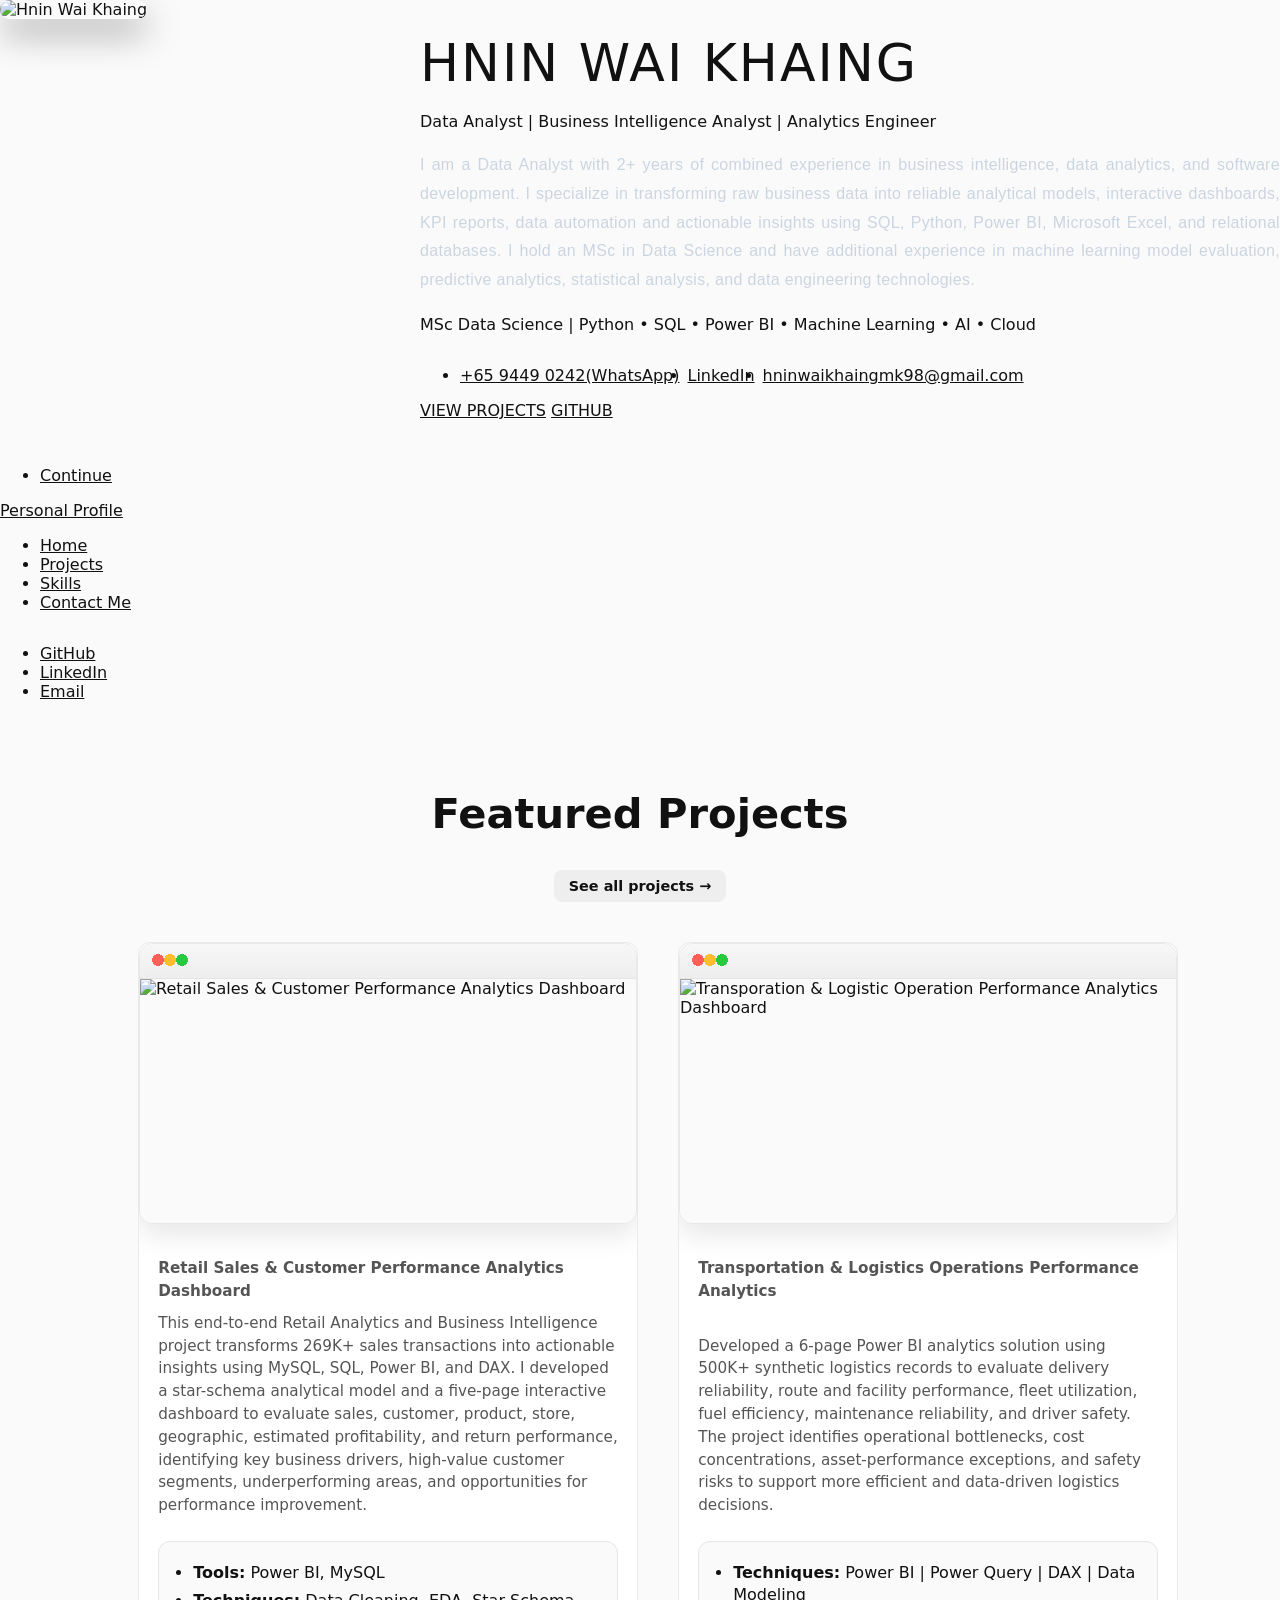
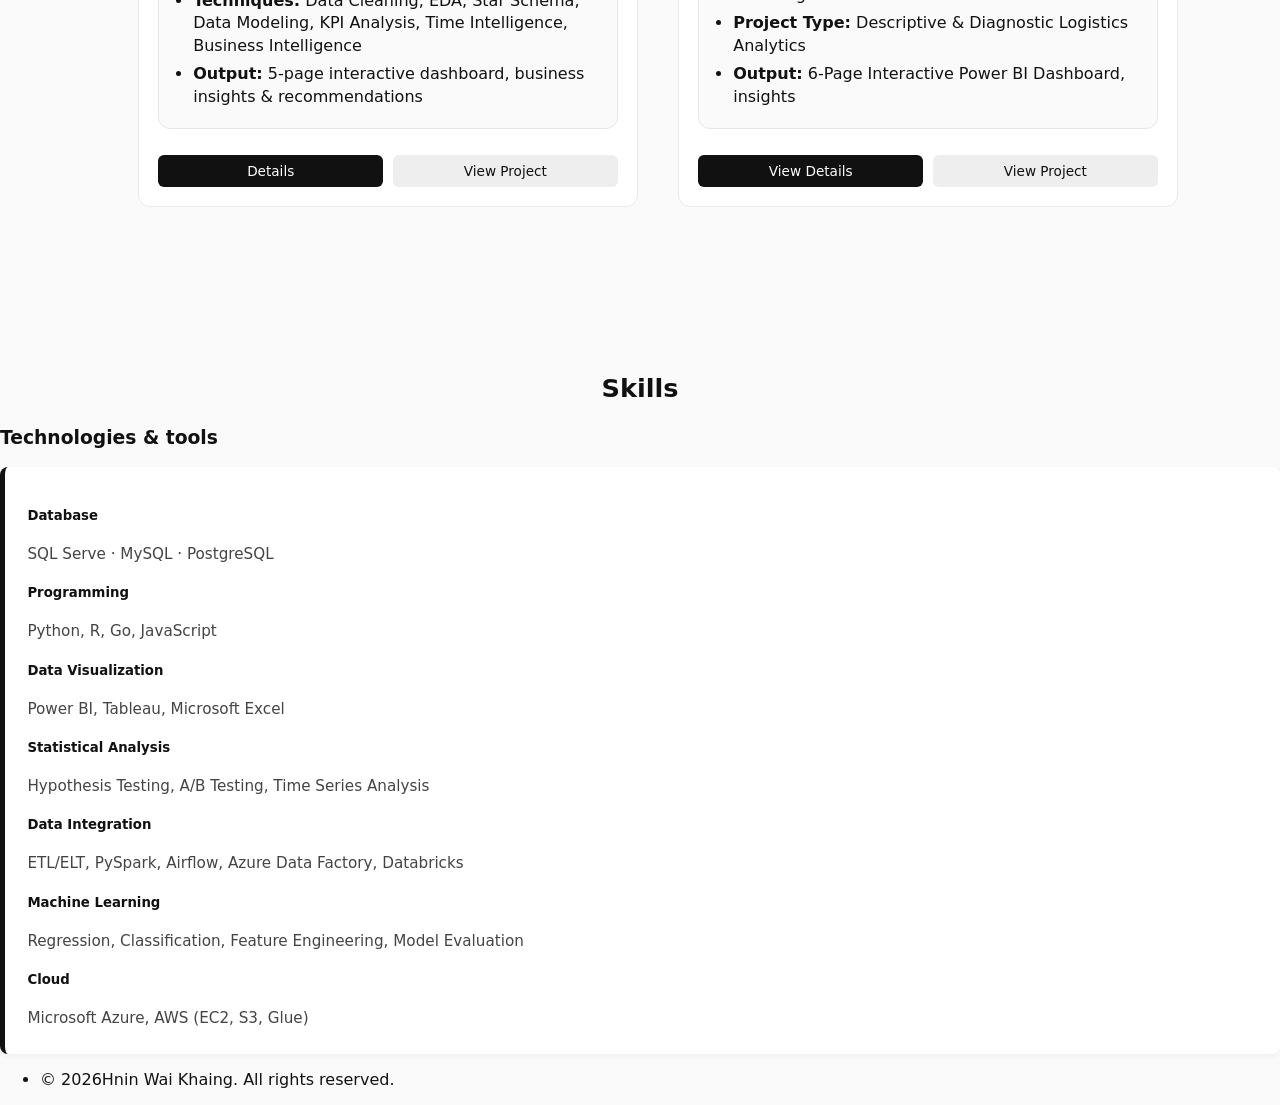
==== index.html @ 9b1ee1e5 "Add files via upload" ====
<!DOCTYPE HTML>
<!--
	Massively by HTML5 UP
	html5up.net | @ajlkn
	Free for personal and commercial use under the CCA 3.0 license (html5up.net/license)
-->
<html>
	<head>
		<title>Hnin Wai Khiang Project Series</title>
		<meta charset="utf-8" />
		
		<meta name="viewport" content="width=device-width, initial-scale=1.0">
		<link rel="stylesheet" href="assets/css/main.css" />
		<!-- Your custom overrides -->
		<link rel="stylesheet" href="style.css">
    
		<noscript><link rel="stylesheet" href="assets/css/noscript.css" /></noscript>
    

		
	</head>
	<body class="is-preload">

		<!-- Wrapper -->
			<div id="wrapper" class="fade-in">

				<!-- Intro -->
					<div id="intro">

						
						<div class="hero-merge_inner">
							<!-- Right: photo -->
						<div class="profile-image">
							<img src="assets/images/profile/hnin-wai-khaing.jpg" alt="Hnin Wai Khaing">
						</div>
						<!-- Left: text -->
						<div>
									<h1 style="
									font-size: 52px;
									font-weight: 500;
									letter-spacing: 2px;
									line-height: 1.1;
									text-transform: uppercase;
									margin-bottom: 20px;
									">HNIN WAI KHAING</h1>
									
									<p>Data Analyst | Business Intelligence Analyst | Analytics Engineer </p>
										<p  class="hero-merge_blurb">
											
												I am a Data Analyst with 2+ years of combined
												experience in business intelligence, data analytics,
												and software development.
																	
												I specialize in transforming raw business data into
												reliable analytical models, interactive dashboards,
												KPI reports, data automation and actionable insights using SQL,
												Python, Power BI, Microsoft Excel, and relational
												databases.
																	
												I hold an MSc in Data Science and have additional
												experience in machine learning model evaluation, predictive analytics,
												statistical analysis, and data engineering technologies.
											

										</p>
									<p>MSc Data Science | Python • SQL • Power BI • Machine Learning • AI • Cloud </p>

									<ul class="actions special">
									<li>
										<span class="icon-wrap" aria-hidden="true">
										<i class="icon brands fa-whatsapp" style="color:#25D366;"></i>
										</span>
										<a  href="https://wa.me/6594490242"  target="_blank" >+65&nbsp;9449&nbsp;0242(WhatsApp)</a>
									</li>
									<li>
										<span class="icon-wrap" aria-hidden="true">
										<i class="icon brands fa-linkedin" style="color:#0A66C2;"></i>
										</span>
										<a href="https://www.linkedin.com/in/hninwaikhaing/" 
										target="_blank" 
										rel="noopener noreferrer">LinkedIn</a>
									</li>
									<li>
										<span class="icon-wrap" aria-hidden="true">
									<i class="icon solid fa-envelope" ></i>
									</span>
									<a href="hninwaikhaingmk98@gmail.com">hninwaikhaingmk98@gmail.com</a>
									</li>
		
									
									</ul>
									<div>
											
										<a href="projects.html" class="button primary">VIEW PROJECTS</a>					
                                        <a href="https://github.com/hninwaikhaing-data" target="_blank" class="button primary">GITHUB</a>
                                        
									</div>
							</div>
							
							<ul class="actions">
							<li><a href="#header" class="button icon solid solo fa-arrow-down scrolly">Continue</a></li>
							</ul>
						</div>
					</div>
				
				<!-- Header -->
					<header id="header">
						<a href="index.html" class="logo">Personal Profile</a>
					</header>

				<!-- Nav -->
					<nav id="nav">
						<ul class="links">
							<li class="active"><a href="index.html">Home</a></li>
							<li><a href="projects.html">Projects</a></li>
							<li><a href="#skills">Skills</a></li>
							<li><a href="#contact">Contact Me</a></li>
						</ul>
						<ul class="icons">
							<li><a href="https://github.com/hninwaikhaing-data" class="icon brands fa-github"><span class="label">GitHub</span></a></li>
							<li><a href="https://www.linkedin.com/in/hninwaikhaing/" class="icon brands fa-linkedin"><span class="label">LinkedIn</span></a></li>
							<li><a href="hninwaikhaingmk98@gmail.com" class="icon solid fa-envelope"><span class="label">Email</span></a></li>
						</ul>
					</nav>

				<!-- Main -->
					<div id="main">
						<!-- (Optional) Featured preview -->
						<section id="projects">

							<main class="container">
							
							<h2 class="section-title">Featured Projects</h2>
							
							<p style="text-align:center;margin-top:1rem">
							<a class="btn ghost" href="projects.html">See all projects →</a>
							</p>

							<!--Project Section-->
							
							<div class="container">
					        
					        <div class="project-grid">
								<!-- Retail Sales & Customer Performance Analytics Dashboard -->
					            <article class="card" id="cp" data-tags="viz">
												<div class="shot-browser">
					                            
													<img src="assets/images/retail/executive_overview.png" alt="Retail Sales & Customer Performance Analytics Dashboard">
												</div>
												<div class="content">
												
					                            <p><strong> Retail Sales & Customer Performance Analytics Dashboard </strong></p>
												<p class="project-desc">
                                                
                                                    This end-to-end Retail Analytics and Business Intelligence project transforms 269K+ sales transactions into actionable insights
                                                    using MySQL, SQL, Power BI, and DAX. I developed a star-schema analytical model and a five-page interactive dashboard to evaluate sales, 
                                                    customer, product, store, geographic, estimated profitability, and return performance, identifying key business drivers, 
                                                    high-value customer segments, underperforming areas, and opportunities for performance improvement.
												</p>
												<div class="project-meta">
													
													<ul>
														
														<li><strong>Tools:</strong> Power BI, MySQL</li>
														<li><strong>Techniques:</strong> Data Cleaning, EDA, Star Schema, Data Modeling, KPI Analysis, Time Intelligence, Business Intelligence</li>
														<li><strong>Output:</strong> 5-page interactive dashboard, business insights & recommendations</li>
													</ul>
												</div>
												
												<div class="actions">
													<a class="btn primary" href="projects/retail-analytics.html">Details</a>
													<a class="btn ghost" href="https://github.com/hninwaikhaing-data/retail-sales-customer-analytics" target="_blank">View Project</a>
												</div>
												</div>
											</article>

																			
					
										<!-- Transportation & Logistics Operations Performance Analytics -->
					                        <article class="card" id="CP" data-tags="viz">
					                            <div class="shot-browser">
					                            
					                            <img src="assets/images/logistics/transporation_delivery_performance_analysis.png" alt="Transporation & Logistic Operation Performance Analytics Dashboard">
					                            </div>
					                            <div class="content">
					                            <p><strong> Transportation & Logistics Operations Performance Analytics</strong></p>
					                            <p class="project-desc">
					                            Developed a 6-page Power BI analytics solution using 500K+ synthetic logistics records to evaluate delivery reliability, route and facility performance,
                                                fleet utilization, fuel efficiency, maintenance reliability, and driver safety. The project identifies operational bottlenecks, cost concentrations, 
                                                asset-performance exceptions, and safety risks to support more efficient and data-driven logistics decisions.
                                                </p>

					                                
					                                <div class="project-meta">
					                                        
					                                        <ul>
					                                            
					                                            <li><strong>Techniques:</strong> Power BI | Power Query | DAX | Data Modeling</li>
					                                            <li><strong>Project Type:</strong> Descriptive & Diagnostic Logistics Analytics</li>
					                                            <li><strong>Output:</strong> 6-Page Interactive Power BI Dashboard, insights</li>
					                                        </ul>
					                                </div>
					                                <div class="actions">
					                                <a class="btn primary" href="projects/logistics-analytics.html" target="_blank">View Details</a>
					                                <a class="btn ghost" href="https://github.com/hninwaikhaing-data/transportation_logistics-operations-performance-analytics" target="_blank">View Project</a>
					                                </div>
					                            </div>
					                        </article>
								
								</div>						    
								</div>
							</main>
						</section>

                        <section id="skills">
                            <h2 class="section-title"> Skills</h2>
							<h3>Technologies & tools </h3>
                            <div class="edu-gri two-col">
							<div class="edu-card">
                                <h5>
                                Database
                                </h5>
                                <p>
                                SQL Serve &middot; MySQL &middot; PostgreSQL 
                                </p>
                                <h5>
                                Programming
                                </h5>
                                <p>
                                Python, R, Go, JavaScript
                                </p>
                                <h5>
                                Data Visualization
                                </h5>
                                <p>
                                    Power BI, Tableau, Microsoft Excel
                                </p>
                                <h5>
                                Statistical Analysis
                                </h5>
                                <p>
                                    Hypothesis Testing, A/B Testing, Time Series Analysis
                                </p>
                                <h5>
                                Data Integration
                                </h5>
                                <p>
                                    ETL/ELT, PySpark, Airflow, Azure Data Factory, Databricks
                                </p>
                                <h5>
                                Machine Learning
                                </h5>
                                <p>
                                    Regression, Classification, Feature Engineering, Model Evaluation
                                </p>
                                <h5>
                                Cloud
                                </h5>
                                <p>
                                    Microsoft Azure, AWS (EC2, S3, Glue)
                                </p>



                        

														
						
							</div>
		
						</div>
                        </section>

                    
					</div>
		

					
				<!-- Footer -->
				<!-- CTA -->
	
				<!-- Copyright -->
					<!-- Copyright -->
					<div id="copyright">
						<ul><li>&copy; 2026<span>Hnin Wai Khaing</span>. All rights reserved.</li></ul>
					</div>

				

			</div>

		<!-- Scripts -->

		
			<script src="assets/js/jquery.min.js"></script>
			<script src="assets/js/jquery.scrollex.min.js"></script>
			<script src="assets/js/jquery.scrolly.min.js"></script>
			<script src="assets/js/browser.min.js"></script>
			<script src="assets/js/breakpoints.min.js"></script>
			<script src="assets/js/util.js"></script>
			<script src="assets/js/main.js"></script>

    

	</body>
</html>
---- style.css ----
/* === PROJECTS SECTION STYLING === */

#projects {
    padding: 3rem 1.5rem;
    background: #fafafa;
}
/* === PROJECTS Profile === */
.profile-image{
    width:380px;
}

.profile-image img{
    width:100%;
    border-radius:20px;
    box-shadow:0 15px 35px rgba(0,0,0,0.35);
    transition:0.4s ease;
}

.profile-image img:hover{
    transform:translateY(-8px);
}
/* === PROJECTS Image === */


#projects h2 {
    text-align: center;
    font-size: 2.6rem;
    margin-bottom: 2rem;
    font-weight: 700;
    font-style: normal;
    text-transform: none;

}
#projects h3 {
    font-size: 1rem;
    margin-bottom: 0.5rem;
    font-weight: 1500;
    font-style: normal;
    text-transform: none;
    max-width: 870px;
    width: 100%;
    text-align: justify;
}
.projects-container{
    width:96%;
    max-width:1800px;
    margin:0 auto;
}
/* Grid layout */
.project-grid {
    display:grid;
    grid-template-columns:repeat(2,minmax(500px,1fr));
    gap:40px;

    max-width:1400px;
    margin:0 auto 70px;
}

/* Individual project card */
.card{
    background:#fff;
    border:1px solid #eaeaea;
    border-radius:12px;
    overflow:hidden;
    display:flex;
    flex-direction:column;
    width:100%;
    transition:transform .2s,box-shadow .2s

}

#projects .card:hover {
    transform: translateY(-6px);
    box-shadow: 0 8px 16px rgba(0,0,0,0.1);
}

/* Image */
.card img {
    width:100%;
    height:260px;
    object-fit:cover;
}

/* Content */
#projects .card .content {
    padding: 1.2rem;
    flex: 1;
    display: flex;
    flex-direction: column;
}

#projects .card .content h3 {
    font-size: 1.2rem;
    margin-bottom: 0.5rem;
    font-weight: 600;
    font-style: normal;
    text-transform: none;
}

#projects .card p {
    font-size: 0.95rem;
    color: #555;
    flex: 1;
    line-height: 1.5;
}

/* Tech tags */
#projects .tags {
    margin-top: 0.8rem;
}

#projects .tags span {
    display: inline-block;
    background: #f0f0f0;
    border-radius: 20px;
    padding: 0.25rem 0.8rem;
    font-size: 0.75rem;
    margin-right: 0.4rem;
    margin-bottom: 0.4rem;
}

/* Buttons */
#projects .actions {
    margin-top: 1rem;
    display: flex;
    gap: 0.6rem;
}

#projects .actions a {
    flex: 1;
    text-align: center;
    padding: 0.5rem 0.8rem;
    border-radius: 6px;
    font-size: 0.85rem;
    font-weight: 500;
    text-decoration: none;
    transition: background 0.2s;
}

#projects .actions a.demo {
    background: #111;
    color: #fff;
}

#projects .actions a.demo:hover {
    background: #333;
}

#projects .actions a.code {
    background: #f3f3f3;
    color: #111;
}

#projects .actions a.code:hover {
    background: #ddd;
}

.project-meta{
    margin-top: 14px;
    padding: 14px 16px;
    border: 1px solid #e6e6e6;
    border-radius: 12px;
    background: #fafafa;
}



.project-meta ul{
    margin: 0;
    padding-left: 18px;
}

.project-meta li{
    margin: 6px 0;
    line-height: 1.4;
}
.projects-page{
    max-width: 1500px;
    width: 95%;
    margin: 0 auto;
    padding: 40px 0;
}
/* === Responsive tweaks === */



/* Mobile */
@media (max-width: 992px) {
        #projects h2 {
            font-size: 1.6rem;
        }
        .project-grid{
            grid-template-columns: 1fr;
        }
        
        .card img {
            height: 140px;
        }
        
}

/* === Hybrid Hero (Massively + Round Photo) === */
.hero-merge{
    position:relative;
    background: radial-gradient(1500px 800px at 85% 15%, rgba(255,255,255,.06), transparent 55%),
                linear-gradient(160deg,#111 0%, #1d1f23 60%, #222 100%);
    color:#fff; padding:5.5rem 1.25rem 4rem; text-align:left;
}
/* layout */
.hero-merge_inner{
    display: grid;
    grid-template-columns: 1fr 3fr;
    gap: 2.5rem;
    max-width: 2000px;
    margin: 0 auto;
}

.hero-merge_text{
    max-width: 1200px;
}

.hero-merge_name{
    margin: 0;
    font-size: 2.6rem;
    font-weight: 650;
    letter-spacing: 0.02em;
    text-transform: none;
}
.hero-merge_role{
    margin: .6rem 0 1.1rem;
    font-style: italic;
    opacity: .9;
    font-size: 1rem;
}

.actions.special{
    margin-top: 2rem;
}

.icons{
    margin-top: 2rem;
}

/* photo (perfect circle) */
.hero-merge_photo{
    
    border-radius: 50%;
    overflow: hidden;
    margin: 0 auto;
    border: 6px solid #f2c811;          /* <-- only #f2c811, no stray character */
    box-shadow: 0 10px 25px rgba(0,0,0,.3);
    width: 320px;
    height: 500px;
}
.hero-merge_photo img{
    width: 100%;
    height: 100%;
  object-fit: cover;                   /* fill nicely */
}

/* scroll button */
.down-btn{
    position: absolute;
    left: 50%;
    bottom: 24px;
    transform: translateX(-50%);
    width: 48px; height: 48px; border-radius: 50%;
    display: grid; place-items: center;
    border: 1px solid rgba(255,255,255,.25); /* <-- no extra char before rgba */
    color: #fff;                               /* <-- no extra char before #fff */
    opacity: .85;
}
.down-btn:hover{ opacity: 1; }

/* mobile */
@media screen and (max-width: 768px) {
    .hero-merge_inner {
        display: flex;
        flex-direction: column;
        align-items: center;
        text-align: center;
        padding: 80px 24px;
        gap: 28px;
    }

    .hero-merge_photo {
        width: 200px;
        height: 270px;
        margin: 0 auto;
    }

    .hero-merge_inner h2 {
        font-size: 1.8rem;
        letter-spacing: 2px;
    }

    .hero-merge_inner p {
        font-size: 0.95rem;
        line-height: 1.7;
        text-align: left;
    }

    .actions.special {
        flex-direction: column;
        align-items: center;
        gap: 10px;
    }

}

.skills-list {
    list-style: disc;

    padding: 25px 35px 25px 45px;

    margin: 0;

    background: #ffffff;

    border-left: 3px solid #171717;

    border-radius: 5px;

    box-shadow: 0 3px 15px rgba(0, 0, 0, 0.08);
}


/* Each skill row */

.skills-list li {
    margin-bottom: 18px;

    padding-left: 5px;

    font-size: 15px;

    line-height: 1.7;

    color: #1f2937;
}


/* Remove margin from last item */

.skills-list li:last-child {
    margin-bottom: 0;
}


/* Category */

.skills-list li strong {
    font-weight: 700;

    color: #172033;

    display: inline-block;

    min-width: 175px;
}


/* Colon */

.skill-colon {
    display: inline-block;

    margin-right: 8px;

    font-weight: 600;

    color: #172033;
}


/* Details inside brackets */

.skill-details {
    color: #7a8491;

    font-size: 14px;
}


/* Hover effect */

.skills-list li:hover {
    transform: translateX(3px);

    transition: 0.2s ease;
}


/* Base */
*{box-sizing:border-box}
body{margin:0;font-family:system-ui,-apple-system,Segoe UI,Roboto,Arial,sans-serif;color:#111;background:#fafafa}
a{color:inherit}
.container{max-width:1100px;margin:0 auto;padding:1.5rem}

/* Header / Nav */
.header{background:#111;color:#fff}
.nav{display:flex;align-items:center;justify-content:space-between;gap:1rem}
.brand{font-weight:700;letter-spacing:.5px}
.menu{display:flex;gap:.75rem;flex-wrap:wrap}
.menu a{color:#fff;text-decoration:none;opacity:.85;padding:.4rem .6rem;border-radius:.5rem}
.menu a:hover,.menu a.active{opacity:1;background:#1d1d1d}

/* Hero */
.hero{padding:3rem 0;background:#fff}
.hero h1{margin:.25rem 0 0;font-size:1.5rem}
.hero p{color:#444;max-width:720px}

/* Section titles */
.section-title{font-size:1.6rem;font-weight:700;text-align:center;margin:0 0 1.5rem}

.project-desc {
    font-size:15px;
    line-height:1.7;
    margin:16px 0;
    max-width:none;
    
}
/* Project grid (used on projects.html and optional on index)  */


.card:hover{transform:translateY(-6px);box-shadow:0 12px 24px rgba(0,0,0,.10)}
.card img{width:100%;height:180px;object-fit:cover}
.card .content{padding:1rem;display:flex;flex-direction:column;gap:.6rem}
.card h3{margin:0;font-size:1.1rem}
.card p{margin:0;color:#555;line-height:1.55}
.tags{margin-top:.2rem}
.tag{display:inline-block;background:#f0f0f0;border-radius:999px;padding:.22rem .7rem;font-size:.75rem;margin:.25rem .35rem .25rem 0}
.actions{display:flex;gap:.5rem;margin-top:.4rem}
.btn{display:inline-block;text-align:center;padding:.5rem .9rem;border-radius:8px;text-decoration:none;font-weight:600;font-size:.9rem}
.btn.primary{background:#111;color:#fff}
.btn.primary:hover{background:#2a2a2a}
.btn.ghost{background:#eee;color:#111}
.btn.ghost:hover{background:#ddd}

/* Framed screenshot */
.shot-browser{
    position: relative;
    border: 1px solid #e8e8e8;
    border-radius: 14px;
    overflow: hidden;
    background: #fff;
    box-shadow: 0 10px 28px rgba(0,0,0,.10);
    aspect-ratio: 16 / 9;           /* keeps all cards uniform */
    margin-bottom: 14px;
}
.shot-browser img{
    width: 100%;
    height: 100%;
    object-fit: cover;
}
/* Top bar + traffic lights */
.shot-browser::before{
    content:"";
    display:block;
    height:34px;
    background: linear-gradient(#f7f7f7,#eee);
    border-bottom:1px solid #e5e5e5;
}
.shot-browser::after{
    content:"";
    position:absolute;
    top:10px; left:12px;
    width:36px; height:12px;
    background:
    radial-gradient(circle at 6px 6px,#ff5f56 6px,transparent 6px),
    radial-gradient(circle at 18px 6px,#ffbd2e 6px,transparent 6px),
    radial-gradient(circle at 30px 6px,#27c93f 6px,transparent 6px);
}

/* Image behavior */
.shot-browser img{
    width:100%;
  height:calc(100% - 35px);  /* minus the top bar */
  object-fit:contain;        /* shows full PNG (no crop) */
    display:block;
  background:#fafafa;        /* subtle letterbox fill */
}


/* ===== Skills Section ===== */
.skills {
    padding: 4rem 1rem;
    background: #fafafa;
    text-align: center;
}

.skills h2 {
    
    text-align: center;
    font-size: 2rem;
    margin-bottom: 2.6rem;
    font-weight: 700;
    font-style: normal;
    text-transform: none;

}

.skills-grid {
    display: grid;
    grid-template-columns: repeat(auto-fit, minmax(900px, 1fr));
    gap: 1.5rem;
    max-width: 1100px;
    margin: 0 auto;
}

.skill-card {
    background: #fff;
    padding: 2rem 1.5rem;
    border-radius: 12px;
    box-shadow: 0 4px 10px rgba(0,0,0,.05);
    transition: transform .3s ease, box-shadow .3s ease;
    text-align: center;
}

.skill-card:hover {
    transform: translateY(-8px);
    box-shadow: 0 10px 25px rgba(0,0,0,.12);
}

.skill-card i {
    font-size: 2rem;
    margin-bottom: 1rem;
  color: #f2c811;  /* highlight color (Power BI yellow) */
}

.skill-card h3 {
    font-size: 1.1rem;
    font-weight: 700;
    margin-bottom: .7rem;
}

.skill-card p {
    font-size: .95rem;
    color: #555;
    line-height: 1.5;
}

/* ===== Skills Section ===== */
.skills { padding: 3rem 1rem; background:#fafafa; }
.skills-grid {
    ddisplay: grid;
    gap: 1.5rem;
    max-width: 900px;
    margin: 0 auto;
}

.skill-card {
    background: #fff;
    border-left: 5px solid #111;
    border-radius: 8px;
    padding: 1.2rem 1.4rem;
    box-shadow: 0 2px 6px rgba(0,0,0,0.05);
    transition: transform 0.2s, box-shadow 0.2s;
}
.skill-card:hover {
    transform: translateY(-6px);
    box-shadow: 0 10px 18px rgba(0,0,0,.12);
}

.skill-card i {
    font-size: 1.5rem;
    margin-bottom: .6rem;
    color: #111;
}
.skill-card h3 {
    margin: 0 0 .4rem;
    font-size: 1.05rem;
}
.skill-card p {
    margin: 0;
    font-size: .92rem;
    color: #444;
    line-height: 1.5;
}

/* Responsive */
@media (max-width: 768px) {
    .skills { padding: 2rem 1rem; }
    .skill-card h3 { font-size: 1rem; }
    .skills-list p {
    display: block !important;   /* remove flex */
    margin-bottom: 14px;
    line-height: 1.6;
    }

    .skills-list strong {
    display: block;              /* move title to top */
    margin-bottom: 4px;
    }
}


.education {
    padding: 3rem 1rem;
    background: #fdfdfd;
}
.edu-grid {
    display: grid;
    gap: 1.5rem;
    max-width: 900px;
    margin: 0 auto;
}
.edu-card {
    background: #fff;
    border-left: 5px solid #111;
    border-radius: 8px;
    padding: 1.2rem 1.4rem;
    box-shadow: 0 2px 6px rgba(0,0,0,0.05);
    transition: transform 0.2s, box-shadow 0.2s;
}
.edu-card:hover {
    transform: translateY(-5px);
    box-shadow: 0 8px 20px rgba(0,0,0,0.12);
}
.edu-card h3 {
    margin: 0 0 0.3rem;
    font-size: 1.2rem;
    font-style: normal;
    text-transform: none;

}
.edu-card p {
    margin: 0 0 0.5rem;
    color: #444;
    font-size: 0.95rem;
}
.edu-card ul {
    margin: 0;
    padding-left: 1.2rem;
    color: #555;
    font-size: 0.9rem;
}
.edu-card ul li {
    margin-bottom: 0.3rem;
    list-style: disc;
}

/* Responsive */
@media (max-width: 768px) {
    .edu-card { padding: 1rem; }
    .edu-card h3 { font-size: 1rem; }
}


/* Footer */
footer{border-top:1px solid #eaeaea;margin-top:2rem}
.footer-inner{display:flex;flex-wrap:wrap;gap:1rem;align-items:center;justify-content:space-between;padding:1rem 0;color:#555}

/* Responsive tweaks */
@media(max-width:768px){
    .hero{padding:2rem 0}
    .hero h1{font-size:1.6rem}
    .card img{height:140px} 
}
#intro p.hero-merge_blurb {
    font-family: "Poppins", sans-serif;
    font-size: 1rem;
    line-height: 1.8;
    color: #cbd5e1;
    max-width: 1200px;
    width: 100%;
    margin: 20px auto;
    letter-spacing: 0.02em;
    text-align: justify;
    font-style: normal;
}
/* =========================================
CTA
========================================= */

.footer-cta {
    max-width: 1000px;

    margin: auto;

    padding: 40px 20px;

    display: flex;

    align-items: center;
    justify-content: center;

    gap: 30px;

    text-align: center;
}

.footer-cta h3 {
    margin: 0 0 12px;

    font-size: 22px;
    font-weight: 500;
}

.footer-cta p {
    margin: 0;

    color: #aeb7c5;

    font-size: 16px;
}

.quote-mark {
    font-size: 60px;

    color: #8b6cff;

    font-family: Georgia, serif;
}
/* =========================================
BACK TO TOP
========================================= */

.back-to-top {
    position: absolute;

    right: 20px;

    width: 58px;
    height: 58px;

    border-radius: 50%;

    border: 1px solid rgba(255,255,255,0.2);

    background: transparent;

    color: #8b6cff;

    font-size: 25px;

    cursor: pointer;

    transition: 0.3s;
}

.back-to-top:hover {
    background: #8b6cff;
    color: white;

    transform: translateY(-4px);
}
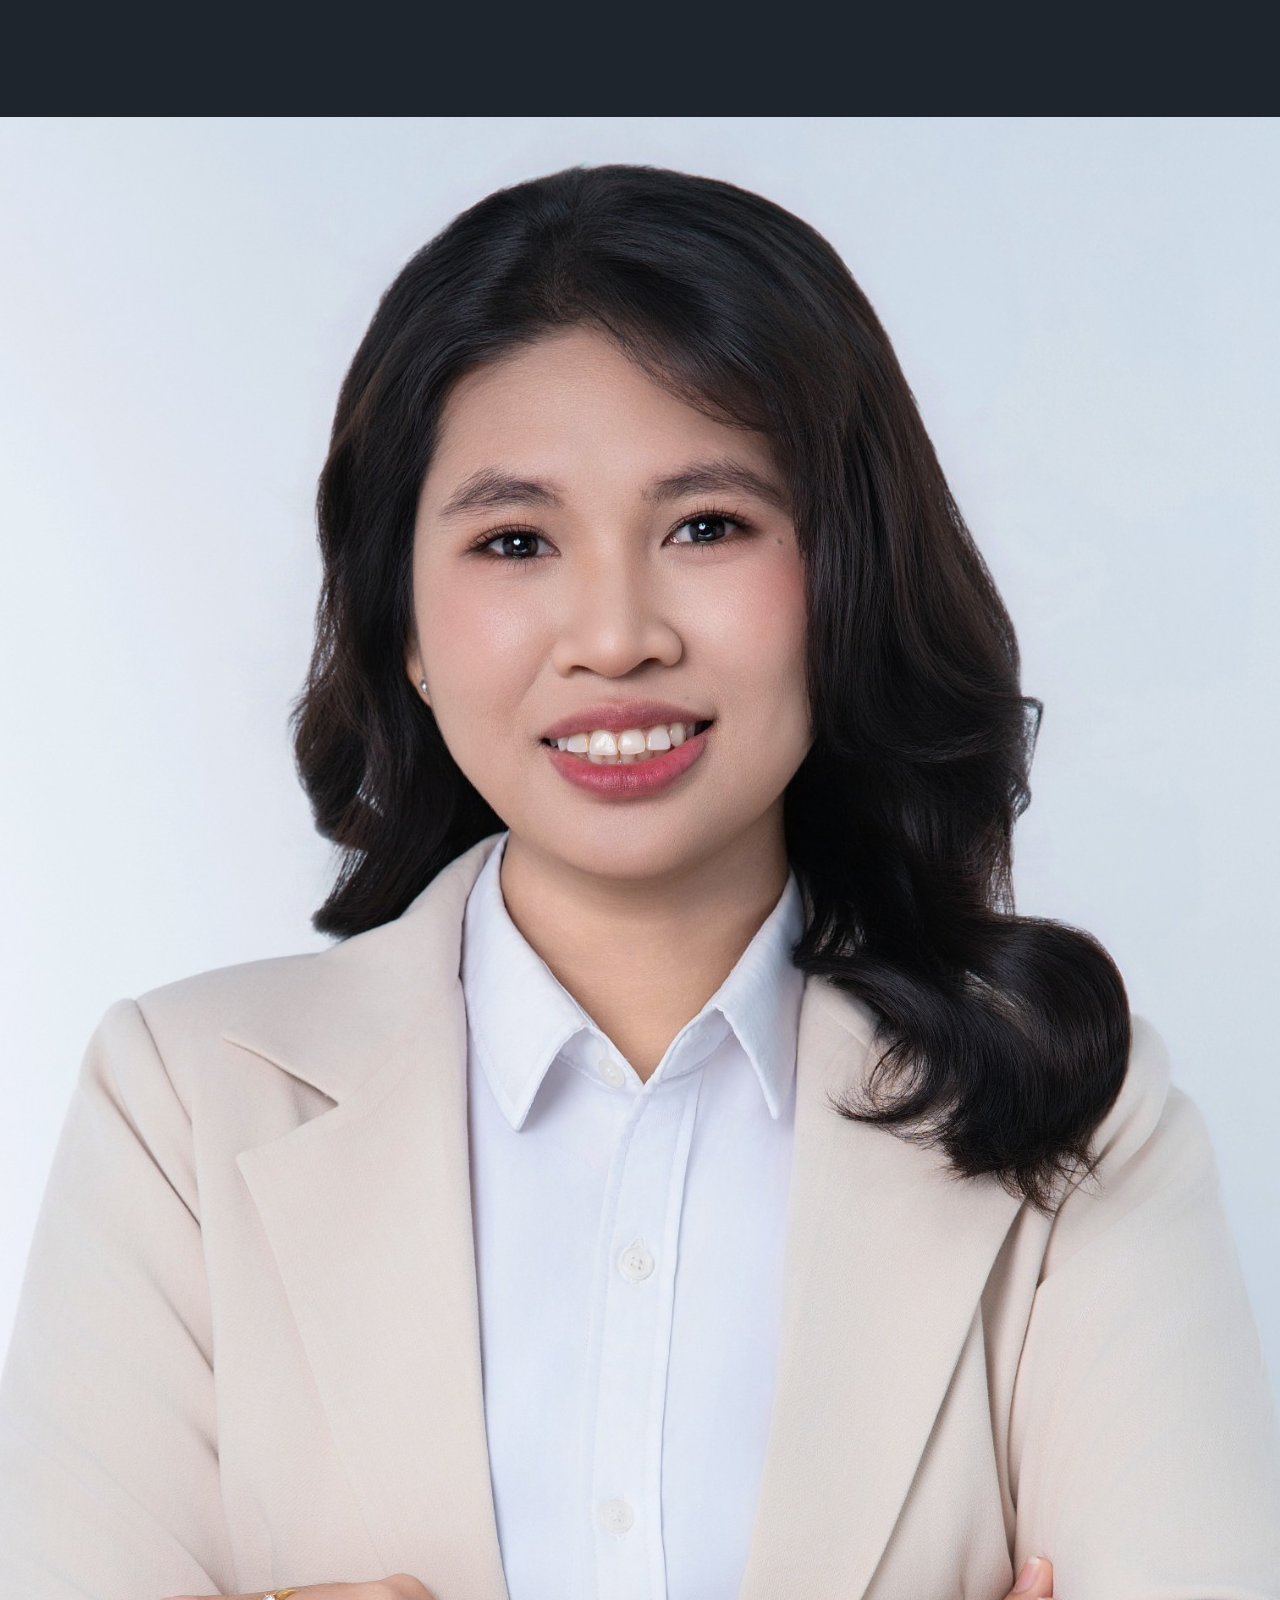
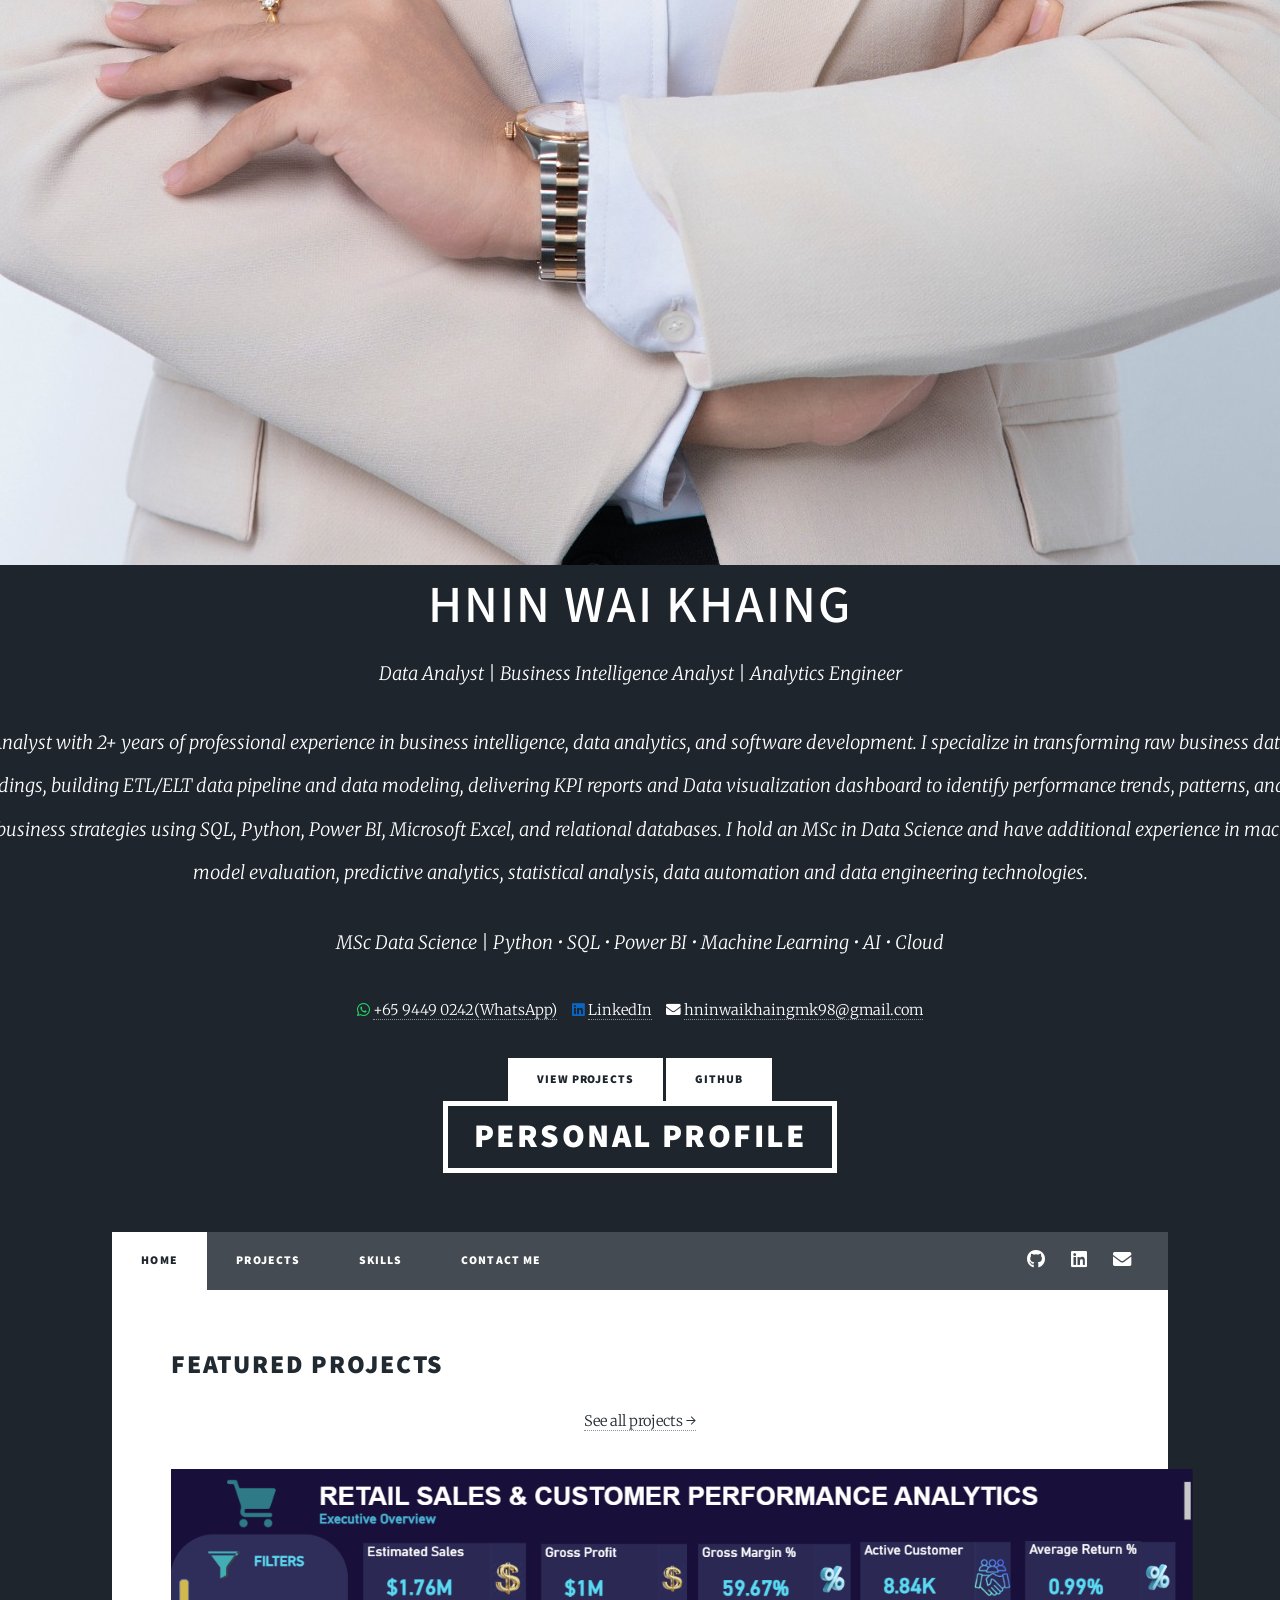
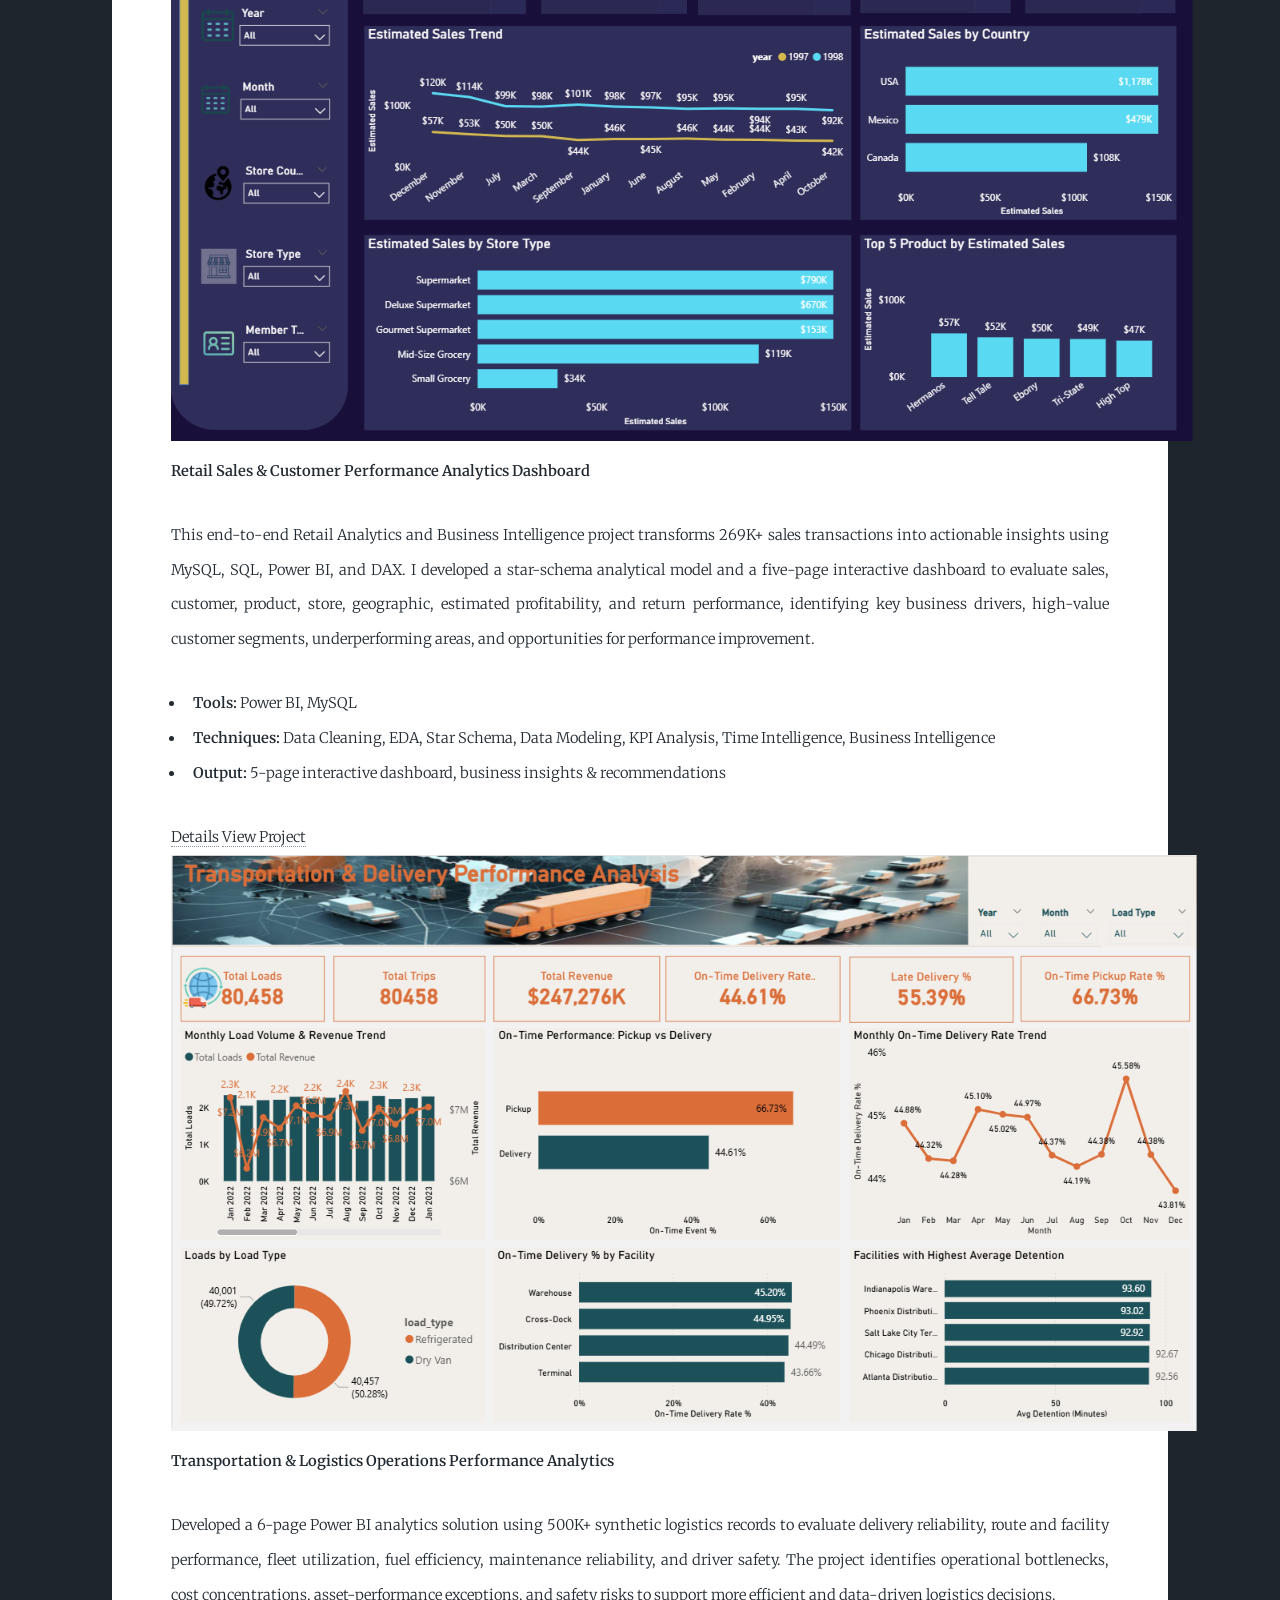
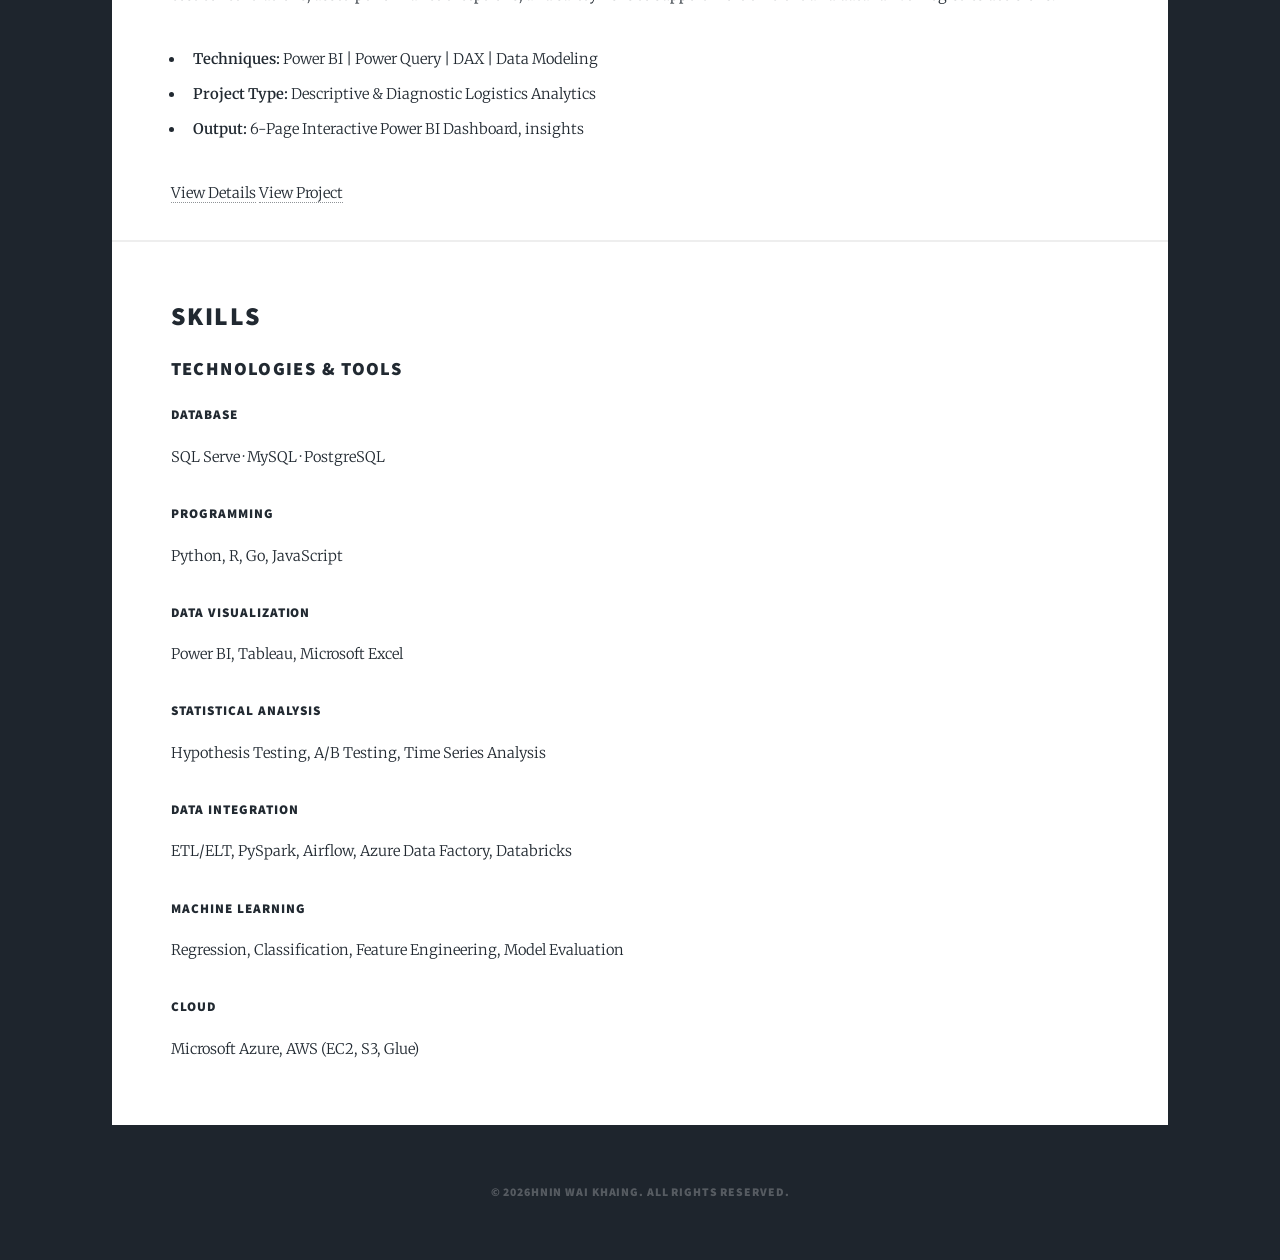
==== commit 2d2d1e4b: "Add new data analytics project to portfolio" ====
--- a/index.html
+++ b/index.html
@@ -47,19 +47,19 @@
 									<p>Data Analyst | Business Intelligence Analyst | Analytics Engineer </p>
 										<p  class="hero-merge_blurb">
 											
-												I am a Data Analyst with 2+ years of combined
+												I am a Data Analyst with 2+ years of professional
 												experience in business intelligence, data analytics,
 												and software development.
 																	
 												I specialize in transforming raw business data into
-												reliable analytical models, interactive dashboards,
-												KPI reports, data automation and actionable insights using SQL,
+												reliable analytical findings, building ETL/ELT data pipeline and data modeling,
+												delivering KPI reports and Data visualization dashboard to identify performance trends, patterns, and key insights that support business strategies using SQL,
 												Python, Power BI, Microsoft Excel, and relational
 												databases.
 																	
 												I hold an MSc in Data Science and have additional
 												experience in machine learning model evaluation, predictive analytics,
-												statistical analysis, and data engineering technologies.
+												statistical analysis, data automation and data engineering technologies.
 											
 
 										</p>
--- a/assets/css/main.css
+++ b/assets/css/main.css
@@ -0,0 +1,4689 @@
+@import url(fontawesome-all.min.css);
+@import url("https://fonts.googleapis.com/css?family=Merriweather:300,700,300italic,700italic|Source+Sans+Pro:900");
+
+/*
+	Massively by HTML5 UP
+	html5up.net | @ajlkn
+	Free for personal and commercial use under the CCA 3.0 license (html5up.net/license)
+*/
+
+html, body, div, span, applet, object,
+iframe, h1, h2, h3, h4, h5, h6, p, blockquote,
+pre, a, abbr, acronym, address, big, cite,
+code, del, dfn, em, img, ins, kbd, q, s, samp,
+small, strike, strong, sub, sup, tt, var, b,
+u, i, center, dl, dt, dd, ol, ul, li, fieldset,
+form, label, legend, table, caption, tbody,
+tfoot, thead, tr, th, td, article, aside,
+canvas, details, embed, figure, figcaption,
+footer, header, hgroup, menu, nav, output, ruby,
+section, summary, time, mark, audio, video {
+	margin: 0;
+	padding: 0;
+	border: 0;
+	font-size: 100%;
+	font: inherit;
+	vertical-align: baseline;}
+
+article, aside, details, figcaption, figure,
+footer, header, hgroup, menu, nav, section {
+	display: block;}
+
+body {
+	line-height: 1;
+}
+
+ol, ul {
+	list-style: none;
+}
+
+blockquote, q {
+	quotes: none;
+}
+
+	blockquote:before, blockquote:after, q:before, q:after {
+		content: '';
+		content: none;
+	}
+
+table {
+	border-collapse: collapse;
+	border-spacing: 0;
+}
+
+body {
+	-webkit-text-size-adjust: none;
+}
+
+mark {
+	background-color: transparent;
+	color: inherit;
+}
+
+input::-moz-focus-inner {
+	border: 0;
+	padding: 0;
+}
+
+input, select, textarea {
+	-moz-appearance: none;
+	-webkit-appearance: none;
+	-ms-appearance: none;
+	appearance: none;
+}
+
+/* Basic */
+
+	@-ms-viewport {
+		width: device-width;
+	}
+
+	body {
+		-ms-overflow-style: scrollbar;
+	}
+
+	@media screen and (max-width: 480px) {
+
+		html, body {
+			min-width: 320px;
+		}
+
+	}
+
+	html {
+		box-sizing: border-box;
+	}
+
+	*, *:before, *:after {
+		box-sizing: inherit;
+	}
+
+	body {
+		background-color: #1e252d;
+	}
+
+		body.is-preload *, body.is-preload *:before, body.is-preload *:after {
+			-moz-animation: none !important;
+			-webkit-animation: none !important;
+			-ms-animation: none !important;
+			animation: none !important;
+			-moz-transition: none !important;
+			-webkit-transition: none !important;
+			-ms-transition: none !important;
+			transition: none !important;
+		}
+
+/* Type */
+
+	html {
+		font-size: 16pt;
+	}
+
+		@media screen and (max-width: 1680px) {
+
+			html {
+				font-size: 12pt;
+			}
+
+		}
+
+		@media screen and (max-width: 1280px) {
+
+			html {
+				font-size: 11pt;
+			}
+
+		}
+
+		@media screen and (max-width: 360px) {
+
+			html {
+				font-size: 10pt;
+			}
+
+		}
+
+	body {
+		color: #212931;
+	}
+
+	body, input, select, textarea {
+		font-family: "Merriweather", Georgia, serif;
+		font-weight: 300;
+		font-size: 1rem;
+		line-height: 2.375;
+	}
+
+	a {
+		-moz-transition: color 0.2s ease-in-out, background-color 0.2s ease-in-out, border-color 0.2s ease-in-out, box-shadow 0.2s ease-in-out;
+		-webkit-transition: color 0.2s ease-in-out, background-color 0.2s ease-in-out, border-color 0.2s ease-in-out, box-shadow 0.2s ease-in-out;
+		-ms-transition: color 0.2s ease-in-out, background-color 0.2s ease-in-out, border-color 0.2s ease-in-out, box-shadow 0.2s ease-in-out;
+		transition: color 0.2s ease-in-out, background-color 0.2s ease-in-out, border-color 0.2s ease-in-out, box-shadow 0.2s ease-in-out;
+		border-bottom: dotted 1px;
+		text-decoration: none;
+	}
+
+		a:hover {
+			border-bottom-color: transparent;
+		}
+
+	strong, b {
+		font-weight: 600;
+	}
+
+	em, i {
+		font-style: italic;
+	}
+
+	p {
+		text-align: justify;
+		margin: 0 0 2rem 0;
+	}
+
+	h1, h2, h3, h4, h5, h6 {
+		font-family: "Source Sans Pro", Helvetica, sans-serif;
+		font-weight: 900;
+		line-height: 1.5;
+		letter-spacing: 0.075em;
+		text-transform: uppercase;
+		margin: 0 0 1rem 0;
+	}
+
+		h1 a, h2 a, h3 a, h4 a, h5 a, h6 a {
+			border-bottom: 0;
+			color: inherit;
+			text-decoration: none;
+		}
+
+	h1 {
+		font-size: 4rem;
+		line-height: 1.1;
+		margin: 0 0 2rem 0;
+	}
+
+	h2 {
+		font-size: 1.75rem;
+		line-height: 1.3;
+		margin: 0 0 1.5rem 0;
+	}
+
+	h3 {
+		font-size: 1.25rem;
+		margin: 0 0 1.5rem 0;
+	}
+
+	h4 {
+		font-size: 1rem;
+	}
+
+	h5 {
+		font-size: 0.9rem;
+	}
+
+	h6 {
+		font-size: 0.8rem;
+	}
+
+	sub {
+		font-size: 0.8rem;
+		position: relative;
+		top: 0.5rem;
+	}
+
+	sup {
+		font-size: 0.8rem;
+		position: relative;
+		top: -0.5rem;
+	}
+
+	blockquote {
+		border-left: solid 4px;
+		font-style: italic;
+		margin: 0 0 2rem 0;
+		padding: 0.5rem 0 0.5rem 2rem;
+	}
+
+	code {
+		border: solid 2px;
+		font-family: "Courier New", monospace;
+		font-size: 0.9rem;
+		margin: 0 0.25rem;
+		padding: 0.25rem 0.65rem;
+	}
+
+	pre {
+		-webkit-overflow-scrolling: touch;
+		font-family: "Courier New", monospace;
+		font-size: 0.9rem;
+		margin: 0 0 2rem 0;
+	}
+
+		pre code {
+			display: block;
+			line-height: 1.75;
+			padding: 1rem 1.5rem;
+			overflow-x: auto;
+		}
+
+	hr {
+		border: 0;
+		border-bottom: solid 2px;
+		margin: 3rem 0;
+	}
+
+		hr.major {
+			margin: 5rem 0;
+		}
+
+	.align-left {
+		text-align: left;
+	}
+
+	.align-center {
+		text-align: center;
+	}
+
+	.align-right {
+		text-align: right;
+	}
+
+	input, select, textarea {
+		color: #212931;
+	}
+
+	a {
+		color: #212931;
+		border-bottom-color: rgba(33, 41, 49, 0.5);
+	}
+
+		a:hover {
+			border-bottom-color: transparent;
+			color: #18bfef !important;
+		}
+
+	strong, b {
+		color: #212931;
+	}
+
+	h1, h2, h3, h4, h5, h6 {
+		color: #212931;
+	}
+
+	blockquote {
+		border-left-color: #eeeeee;
+	}
+
+	code {
+		background: rgba(220, 220, 220, 0.25);
+		border-color: #eeeeee;
+	}
+
+	hr {
+		border-bottom-color: #eeeeee;
+	}
+
+/* Row */
+
+	.row {
+		display: flex;
+		flex-wrap: wrap;
+		box-sizing: border-box;
+		align-items: stretch;
+	}
+
+		.row > * {
+			box-sizing: border-box;
+		}
+
+		.row.gtr-uniform > * > :last-child {
+			margin-bottom: 0;
+		}
+
+		.row.aln-left {
+			justify-content: flex-start;
+		}
+
+		.row.aln-center {
+			justify-content: center;
+		}
+
+		.row.aln-right {
+			justify-content: flex-end;
+		}
+
+		.row.aln-top {
+			align-items: flex-start;
+		}
+
+		.row.aln-middle {
+			align-items: center;
+		}
+
+		.row.aln-bottom {
+			align-items: flex-end;
+		}
+
+		.row > .imp {
+			order: -1;
+		}
+
+		.row > .col-1 {
+			width: 8.33333%;
+		}
+
+		.row > .off-1 {
+			margin-left: 8.33333%;
+		}
+
+		.row > .col-2 {
+			width: 16.66667%;
+		}
+
+		.row > .off-2 {
+			margin-left: 16.66667%;
+		}
+
+		.row > .col-3 {
+			width: 25%;
+		}
+
+		.row > .off-3 {
+			margin-left: 25%;
+		}
+
+		.row > .col-4 {
+			width: 33.33333%;
+		}
+
+		.row > .off-4 {
+			margin-left: 33.33333%;
+		}
+
+		.row > .col-5 {
+			width: 41.66667%;
+		}
+
+		.row > .off-5 {
+			margin-left: 41.66667%;
+		}
+
+		.row > .col-6 {
+			width: 50%;
+		}
+
+		.row > .off-6 {
+			margin-left: 50%;
+		}
+
+		.row > .col-7 {
+			width: 58.33333%;
+		}
+
+		.row > .off-7 {
+			margin-left: 58.33333%;
+		}
+
+		.row > .col-8 {
+			width: 66.66667%;
+		}
+
+		.row > .off-8 {
+			margin-left: 66.66667%;
+		}
+
+		.row > .col-9 {
+			width: 75%;
+		}
+
+		.row > .off-9 {
+			margin-left: 75%;
+		}
+
+		.row > .col-10 {
+			width: 83.33333%;
+		}
+
+		.row > .off-10 {
+			margin-left: 83.33333%;
+		}
+
+		.row > .col-11 {
+			width: 91.66667%;
+		}
+
+		.row > .off-11 {
+			margin-left: 91.66667%;
+		}
+
+		.row > .col-12 {
+			width: 100%;
+		}
+
+		.row > .off-12 {
+			margin-left: 100%;
+		}
+
+		.row.gtr-0 {
+			margin-top: 0;
+			margin-left: 0rem;
+		}
+
+			.row.gtr-0 > * {
+				padding: 0 0 0 0rem;
+			}
+
+			.row.gtr-0.gtr-uniform {
+				margin-top: 0rem;
+			}
+
+				.row.gtr-0.gtr-uniform > * {
+					padding-top: 0rem;
+				}
+
+		.row.gtr-25 {
+			margin-top: 0;
+			margin-left: -0.375rem;
+		}
+
+			.row.gtr-25 > * {
+				padding: 0 0 0 0.375rem;
+			}
+
+			.row.gtr-25.gtr-uniform {
+				margin-top: -0.375rem;
+			}
+
+				.row.gtr-25.gtr-uniform > * {
+					padding-top: 0.375rem;
+				}
+
+		.row.gtr-50 {
+			margin-top: 0;
+			margin-left: -0.75rem;
+		}
+
+			.row.gtr-50 > * {
+				padding: 0 0 0 0.75rem;
+			}
+
+			.row.gtr-50.gtr-uniform {
+				margin-top: -0.75rem;
+			}
+
+				.row.gtr-50.gtr-uniform > * {
+					padding-top: 0.75rem;
+				}
+
+		.row {
+			margin-top: 0;
+			margin-left: -1.5rem;
+		}
+
+			.row > * {
+				padding: 0 0 0 1.5rem;
+			}
+
+			.row.gtr-uniform {
+				margin-top: -1.5rem;
+			}
+
+				.row.gtr-uniform > * {
+					padding-top: 1.5rem;
+				}
+
+		.row.gtr-150 {
+			margin-top: 0;
+			margin-left: -2.25rem;
+		}
+
+			.row.gtr-150 > * {
+				padding: 0 0 0 2.25rem;
+			}
+
+			.row.gtr-150.gtr-uniform {
+				margin-top: -2.25rem;
+			}
+
+				.row.gtr-150.gtr-uniform > * {
+					padding-top: 2.25rem;
+				}
+
+		.row.gtr-200 {
+			margin-top: 0;
+			margin-left: -3rem;
+		}
+
+			.row.gtr-200 > * {
+				padding: 0 0 0 3rem;
+			}
+
+			.row.gtr-200.gtr-uniform {
+				margin-top: -3rem;
+			}
+
+				.row.gtr-200.gtr-uniform > * {
+					padding-top: 3rem;
+				}
+
+		@media screen and (max-width: 1680px) {
+
+			.row {
+				display: flex;
+				flex-wrap: wrap;
+				box-sizing: border-box;
+				align-items: stretch;
+			}
+
+				.row > * {
+					box-sizing: border-box;
+				}
+
+				.row.gtr-uniform > * > :last-child {
+					margin-bottom: 0;
+				}
+
+				.row.aln-left {
+					justify-content: flex-start;
+				}
+
+				.row.aln-center {
+					justify-content: center;
+				}
+
+				.row.aln-right {
+					justify-content: flex-end;
+				}
+
+				.row.aln-top {
+					align-items: flex-start;
+				}
+
+				.row.aln-middle {
+					align-items: center;
+				}
+
+				.row.aln-bottom {
+					align-items: flex-end;
+				}
+
+				.row > .imp-xlarge {
+					order: -1;
+				}
+
+				.row > .col-1-xlarge {
+					width: 8.33333%;
+				}
+
+				.row > .off-1-xlarge {
+					margin-left: 8.33333%;
+				}
+
+				.row > .col-2-xlarge {
+					width: 16.66667%;
+				}
+
+				.row > .off-2-xlarge {
+					margin-left: 16.66667%;
+				}
+
+				.row > .col-3-xlarge {
+					width: 25%;
+				}
+
+				.row > .off-3-xlarge {
+					margin-left: 25%;
+				}
+
+				.row > .col-4-xlarge {
+					width: 33.33333%;
+				}
+
+				.row > .off-4-xlarge {
+					margin-left: 33.33333%;
+				}
+
+				.row > .col-5-xlarge {
+					width: 41.66667%;
+				}
+
+				.row > .off-5-xlarge {
+					margin-left: 41.66667%;
+				}
+
+				.row > .col-6-xlarge {
+					width: 50%;
+				}
+
+				.row > .off-6-xlarge {
+					margin-left: 50%;
+				}
+
+				.row > .col-7-xlarge {
+					width: 58.33333%;
+				}
+
+				.row > .off-7-xlarge {
+					margin-left: 58.33333%;
+				}
+
+				.row > .col-8-xlarge {
+					width: 66.66667%;
+				}
+
+				.row > .off-8-xlarge {
+					margin-left: 66.66667%;
+				}
+
+				.row > .col-9-xlarge {
+					width: 75%;
+				}
+
+				.row > .off-9-xlarge {
+					margin-left: 75%;
+				}
+
+				.row > .col-10-xlarge {
+					width: 83.33333%;
+				}
+
+				.row > .off-10-xlarge {
+					margin-left: 83.33333%;
+				}
+
+				.row > .col-11-xlarge {
+					width: 91.66667%;
+				}
+
+				.row > .off-11-xlarge {
+					margin-left: 91.66667%;
+				}
+
+				.row > .col-12-xlarge {
+					width: 100%;
+				}
+
+				.row > .off-12-xlarge {
+					margin-left: 100%;
+				}
+
+				.row.gtr-0 {
+					margin-top: 0;
+					margin-left: 0rem;
+				}
+
+					.row.gtr-0 > * {
+						padding: 0 0 0 0rem;
+					}
+
+					.row.gtr-0.gtr-uniform {
+						margin-top: 0rem;
+					}
+
+						.row.gtr-0.gtr-uniform > * {
+							padding-top: 0rem;
+						}
+
+				.row.gtr-25 {
+					margin-top: 0;
+					margin-left: -0.375rem;
+				}
+
+					.row.gtr-25 > * {
+						padding: 0 0 0 0.375rem;
+					}
+
+					.row.gtr-25.gtr-uniform {
+						margin-top: -0.375rem;
+					}
+
+						.row.gtr-25.gtr-uniform > * {
+							padding-top: 0.375rem;
+						}
+
+				.row.gtr-50 {
+					margin-top: 0;
+					margin-left: -0.75rem;
+				}
+
+					.row.gtr-50 > * {
+						padding: 0 0 0 0.75rem;
+					}
+
+					.row.gtr-50.gtr-uniform {
+						margin-top: -0.75rem;
+					}
+
+						.row.gtr-50.gtr-uniform > * {
+							padding-top: 0.75rem;
+						}
+
+				.row {
+					margin-top: 0;
+					margin-left: -1.5rem;
+				}
+
+					.row > * {
+						padding: 0 0 0 1.5rem;
+					}
+
+					.row.gtr-uniform {
+						margin-top: -1.5rem;
+					}
+
+						.row.gtr-uniform > * {
+							padding-top: 1.5rem;
+						}
+
+				.row.gtr-150 {
+					margin-top: 0;
+					margin-left: -2.25rem;
+				}
+
+					.row.gtr-150 > * {
+						padding: 0 0 0 2.25rem;
+					}
+
+					.row.gtr-150.gtr-uniform {
+						margin-top: -2.25rem;
+					}
+
+						.row.gtr-150.gtr-uniform > * {
+							padding-top: 2.25rem;
+						}
+
+				.row.gtr-200 {
+					margin-top: 0;
+					margin-left: -3rem;
+				}
+
+					.row.gtr-200 > * {
+						padding: 0 0 0 3rem;
+					}
+
+					.row.gtr-200.gtr-uniform {
+						margin-top: -3rem;
+					}
+
+						.row.gtr-200.gtr-uniform > * {
+							padding-top: 3rem;
+						}
+
+		}
+
+		@media screen and (max-width: 1280px) {
+
+			.row {
+				display: flex;
+				flex-wrap: wrap;
+				box-sizing: border-box;
+				align-items: stretch;
+			}
+
+				.row > * {
+					box-sizing: border-box;
+				}
+
+				.row.gtr-uniform > * > :last-child {
+					margin-bottom: 0;
+				}
+
+				.row.aln-left {
+					justify-content: flex-start;
+				}
+
+				.row.aln-center {
+					justify-content: center;
+				}
+
+				.row.aln-right {
+					justify-content: flex-end;
+				}
+
+				.row.aln-top {
+					align-items: flex-start;
+				}
+
+				.row.aln-middle {
+					align-items: center;
+				}
+
+				.row.aln-bottom {
+					align-items: flex-end;
+				}
+
+				.row > .imp-large {
+					order: -1;
+				}
+
+				.row > .col-1-large {
+					width: 8.33333%;
+				}
+
+				.row > .off-1-large {
+					margin-left: 8.33333%;
+				}
+
+				.row > .col-2-large {
+					width: 16.66667%;
+				}
+
+				.row > .off-2-large {
+					margin-left: 16.66667%;
+				}
+
+				.row > .col-3-large {
+					width: 25%;
+				}
+
+				.row > .off-3-large {
+					margin-left: 25%;
+				}
+
+				.row > .col-4-large {
+					width: 33.33333%;
+				}
+
+				.row > .off-4-large {
+					margin-left: 33.33333%;
+				}
+
+				.row > .col-5-large {
+					width: 41.66667%;
+				}
+
+				.row > .off-5-large {
+					margin-left: 41.66667%;
+				}
+
+				.row > .col-6-large {
+					width: 50%;
+				}
+
+				.row > .off-6-large {
+					margin-left: 50%;
+				}
+
+				.row > .col-7-large {
+					width: 58.33333%;
+				}
+
+				.row > .off-7-large {
+					margin-left: 58.33333%;
+				}
+
+				.row > .col-8-large {
+					width: 66.66667%;
+				}
+
+				.row > .off-8-large {
+					margin-left: 66.66667%;
+				}
+
+				.row > .col-9-large {
+					width: 75%;
+				}
+
+				.row > .off-9-large {
+					margin-left: 75%;
+				}
+
+				.row > .col-10-large {
+					width: 83.33333%;
+				}
+
+				.row > .off-10-large {
+					margin-left: 83.33333%;
+				}
+
+				.row > .col-11-large {
+					width: 91.66667%;
+				}
+
+				.row > .off-11-large {
+					margin-left: 91.66667%;
+				}
+
+				.row > .col-12-large {
+					width: 100%;
+				}
+
+				.row > .off-12-large {
+					margin-left: 100%;
+				}
+
+				.row.gtr-0 {
+					margin-top: 0;
+					margin-left: 0rem;
+				}
+
+					.row.gtr-0 > * {
+						padding: 0 0 0 0rem;
+					}
+
+					.row.gtr-0.gtr-uniform {
+						margin-top: 0rem;
+					}
+
+						.row.gtr-0.gtr-uniform > * {
+							padding-top: 0rem;
+						}
+
+				.row.gtr-25 {
+					margin-top: 0;
+					margin-left: -0.375rem;
+				}
+
+					.row.gtr-25 > * {
+						padding: 0 0 0 0.375rem;
+					}
+
+					.row.gtr-25.gtr-uniform {
+						margin-top: -0.375rem;
+					}
+
+						.row.gtr-25.gtr-uniform > * {
+							padding-top: 0.375rem;
+						}
+
+				.row.gtr-50 {
+					margin-top: 0;
+					margin-left: -0.75rem;
+				}
+
+					.row.gtr-50 > * {
+						padding: 0 0 0 0.75rem;
+					}
+
+					.row.gtr-50.gtr-uniform {
+						margin-top: -0.75rem;
+					}
+
+						.row.gtr-50.gtr-uniform > * {
+							padding-top: 0.75rem;
+						}
+
+				.row {
+					margin-top: 0;
+					margin-left: -1.5rem;
+				}
+
+					.row > * {
+						padding: 0 0 0 1.5rem;
+					}
+
+					.row.gtr-uniform {
+						margin-top: -1.5rem;
+					}
+
+						.row.gtr-uniform > * {
+							padding-top: 1.5rem;
+						}
+
+				.row.gtr-150 {
+					margin-top: 0;
+					margin-left: -2.25rem;
+				}
+
+					.row.gtr-150 > * {
+						padding: 0 0 0 2.25rem;
+					}
+
+					.row.gtr-150.gtr-uniform {
+						margin-top: -2.25rem;
+					}
+
+						.row.gtr-150.gtr-uniform > * {
+							padding-top: 2.25rem;
+						}
+
+				.row.gtr-200 {
+					margin-top: 0;
+					margin-left: -3rem;
+				}
+
+					.row.gtr-200 > * {
+						padding: 0 0 0 3rem;
+					}
+
+					.row.gtr-200.gtr-uniform {
+						margin-top: -3rem;
+					}
+
+						.row.gtr-200.gtr-uniform > * {
+							padding-top: 3rem;
+						}
+
+		}
+
+		@media screen and (max-width: 980px) {
+
+			.row {
+				display: flex;
+				flex-wrap: wrap;
+				box-sizing: border-box;
+				align-items: stretch;
+			}
+
+				.row > * {
+					box-sizing: border-box;
+				}
+
+				.row.gtr-uniform > * > :last-child {
+					margin-bottom: 0;
+				}
+
+				.row.aln-left {
+					justify-content: flex-start;
+				}
+
+				.row.aln-center {
+					justify-content: center;
+				}
+
+				.row.aln-right {
+					justify-content: flex-end;
+				}
+
+				.row.aln-top {
+					align-items: flex-start;
+				}
+
+				.row.aln-middle {
+					align-items: center;
+				}
+
+				.row.aln-bottom {
+					align-items: flex-end;
+				}
+
+				.row > .imp-medium {
+					order: -1;
+				}
+
+				.row > .col-1-medium {
+					width: 8.33333%;
+				}
+
+				.row > .off-1-medium {
+					margin-left: 8.33333%;
+				}
+
+				.row > .col-2-medium {
+					width: 16.66667%;
+				}
+
+				.row > .off-2-medium {
+					margin-left: 16.66667%;
+				}
+
+				.row > .col-3-medium {
+					width: 25%;
+				}
+
+				.row > .off-3-medium {
+					margin-left: 25%;
+				}
+
+				.row > .col-4-medium {
+					width: 33.33333%;
+				}
+
+				.row > .off-4-medium {
+					margin-left: 33.33333%;
+				}
+
+				.row > .col-5-medium {
+					width: 41.66667%;
+				}
+
+				.row > .off-5-medium {
+					margin-left: 41.66667%;
+				}
+
+				.row > .col-6-medium {
+					width: 50%;
+				}
+
+				.row > .off-6-medium {
+					margin-left: 50%;
+				}
+
+				.row > .col-7-medium {
+					width: 58.33333%;
+				}
+
+				.row > .off-7-medium {
+					margin-left: 58.33333%;
+				}
+
+				.row > .col-8-medium {
+					width: 66.66667%;
+				}
+
+				.row > .off-8-medium {
+					margin-left: 66.66667%;
+				}
+
+				.row > .col-9-medium {
+					width: 75%;
+				}
+
+				.row > .off-9-medium {
+					margin-left: 75%;
+				}
+
+				.row > .col-10-medium {
+					width: 83.33333%;
+				}
+
+				.row > .off-10-medium {
+					margin-left: 83.33333%;
+				}
+
+				.row > .col-11-medium {
+					width: 91.66667%;
+				}
+
+				.row > .off-11-medium {
+					margin-left: 91.66667%;
+				}
+
+				.row > .col-12-medium {
+					width: 100%;
+				}
+
+				.row > .off-12-medium {
+					margin-left: 100%;
+				}
+
+				.row.gtr-0 {
+					margin-top: 0;
+					margin-left: 0rem;
+				}
+
+					.row.gtr-0 > * {
+						padding: 0 0 0 0rem;
+					}
+
+					.row.gtr-0.gtr-uniform {
+						margin-top: 0rem;
+					}
+
+						.row.gtr-0.gtr-uniform > * {
+							padding-top: 0rem;
+						}
+
+				.row.gtr-25 {
+					margin-top: 0;
+					margin-left: -0.375rem;
+				}
+
+					.row.gtr-25 > * {
+						padding: 0 0 0 0.375rem;
+					}
+
+					.row.gtr-25.gtr-uniform {
+						margin-top: -0.375rem;
+					}
+
+						.row.gtr-25.gtr-uniform > * {
+							padding-top: 0.375rem;
+						}
+
+				.row.gtr-50 {
+					margin-top: 0;
+					margin-left: -0.75rem;
+				}
+
+					.row.gtr-50 > * {
+						padding: 0 0 0 0.75rem;
+					}
+
+					.row.gtr-50.gtr-uniform {
+						margin-top: -0.75rem;
+					}
+
+						.row.gtr-50.gtr-uniform > * {
+							padding-top: 0.75rem;
+						}
+
+				.row {
+					margin-top: 0;
+					margin-left: -1.5rem;
+				}
+
+					.row > * {
+						padding: 0 0 0 1.5rem;
+					}
+
+					.row.gtr-uniform {
+						margin-top: -1.5rem;
+					}
+
+						.row.gtr-uniform > * {
+							padding-top: 1.5rem;
+						}
+
+				.row.gtr-150 {
+					margin-top: 0;
+					margin-left: -2.25rem;
+				}
+
+					.row.gtr-150 > * {
+						padding: 0 0 0 2.25rem;
+					}
+
+					.row.gtr-150.gtr-uniform {
+						margin-top: -2.25rem;
+					}
+
+						.row.gtr-150.gtr-uniform > * {
+							padding-top: 2.25rem;
+						}
+
+				.row.gtr-200 {
+					margin-top: 0;
+					margin-left: -3rem;
+				}
+
+					.row.gtr-200 > * {
+						padding: 0 0 0 3rem;
+					}
+
+					.row.gtr-200.gtr-uniform {
+						margin-top: -3rem;
+					}
+
+						.row.gtr-200.gtr-uniform > * {
+							padding-top: 3rem;
+						}
+
+		}
+
+		@media screen and (max-width: 736px) {
+
+			.row {
+				display: flex;
+				flex-wrap: wrap;
+				box-sizing: border-box;
+				align-items: stretch;
+			}
+
+				.row > * {
+					box-sizing: border-box;
+				}
+
+				.row.gtr-uniform > * > :last-child {
+					margin-bottom: 0;
+				}
+
+				.row.aln-left {
+					justify-content: flex-start;
+				}
+
+				.row.aln-center {
+					justify-content: center;
+				}
+
+				.row.aln-right {
+					justify-content: flex-end;
+				}
+
+				.row.aln-top {
+					align-items: flex-start;
+				}
+
+				.row.aln-middle {
+					align-items: center;
+				}
+
+				.row.aln-bottom {
+					align-items: flex-end;
+				}
+
+				.row > .imp-small {
+					order: -1;
+				}
+
+				.row > .col-1-small {
+					width: 8.33333%;
+				}
+
+				.row > .off-1-small {
+					margin-left: 8.33333%;
+				}
+
+				.row > .col-2-small {
+					width: 16.66667%;
+				}
+
+				.row > .off-2-small {
+					margin-left: 16.66667%;
+				}
+
+				.row > .col-3-small {
+					width: 25%;
+				}
+
+				.row > .off-3-small {
+					margin-left: 25%;
+				}
+
+				.row > .col-4-small {
+					width: 33.33333%;
+				}
+
+				.row > .off-4-small {
+					margin-left: 33.33333%;
+				}
+
+				.row > .col-5-small {
+					width: 41.66667%;
+				}
+
+				.row > .off-5-small {
+					margin-left: 41.66667%;
+				}
+
+				.row > .col-6-small {
+					width: 50%;
+				}
+
+				.row > .off-6-small {
+					margin-left: 50%;
+				}
+
+				.row > .col-7-small {
+					width: 58.33333%;
+				}
+
+				.row > .off-7-small {
+					margin-left: 58.33333%;
+				}
+
+				.row > .col-8-small {
+					width: 66.66667%;
+				}
+
+				.row > .off-8-small {
+					margin-left: 66.66667%;
+				}
+
+				.row > .col-9-small {
+					width: 75%;
+				}
+
+				.row > .off-9-small {
+					margin-left: 75%;
+				}
+
+				.row > .col-10-small {
+					width: 83.33333%;
+				}
+
+				.row > .off-10-small {
+					margin-left: 83.33333%;
+				}
+
+				.row > .col-11-small {
+					width: 91.66667%;
+				}
+
+				.row > .off-11-small {
+					margin-left: 91.66667%;
+				}
+
+				.row > .col-12-small {
+					width: 100%;
+				}
+
+				.row > .off-12-small {
+					margin-left: 100%;
+				}
+
+				.row.gtr-0 {
+					margin-top: 0;
+					margin-left: 0rem;
+				}
+
+					.row.gtr-0 > * {
+						padding: 0 0 0 0rem;
+					}
+
+					.row.gtr-0.gtr-uniform {
+						margin-top: 0rem;
+					}
+
+						.row.gtr-0.gtr-uniform > * {
+							padding-top: 0rem;
+						}
+
+				.row.gtr-25 {
+					margin-top: 0;
+					margin-left: -0.375rem;
+				}
+
+					.row.gtr-25 > * {
+						padding: 0 0 0 0.375rem;
+					}
+
+					.row.gtr-25.gtr-uniform {
+						margin-top: -0.375rem;
+					}
+
+						.row.gtr-25.gtr-uniform > * {
+							padding-top: 0.375rem;
+						}
+
+				.row.gtr-50 {
+					margin-top: 0;
+					margin-left: -0.75rem;
+				}
+
+					.row.gtr-50 > * {
+						padding: 0 0 0 0.75rem;
+					}
+
+					.row.gtr-50.gtr-uniform {
+						margin-top: -0.75rem;
+					}
+
+						.row.gtr-50.gtr-uniform > * {
+							padding-top: 0.75rem;
+						}
+
+				.row {
+					margin-top: 0;
+					margin-left: -1.5rem;
+				}
+
+					.row > * {
+						padding: 0 0 0 1.5rem;
+					}
+
+					.row.gtr-uniform {
+						margin-top: -1.5rem;
+					}
+
+						.row.gtr-uniform > * {
+							padding-top: 1.5rem;
+						}
+
+				.row.gtr-150 {
+					margin-top: 0;
+					margin-left: -2.25rem;
+				}
+
+					.row.gtr-150 > * {
+						padding: 0 0 0 2.25rem;
+					}
+
+					.row.gtr-150.gtr-uniform {
+						margin-top: -2.25rem;
+					}
+
+						.row.gtr-150.gtr-uniform > * {
+							padding-top: 2.25rem;
+						}
+
+				.row.gtr-200 {
+					margin-top: 0;
+					margin-left: -3rem;
+				}
+
+					.row.gtr-200 > * {
+						padding: 0 0 0 3rem;
+					}
+
+					.row.gtr-200.gtr-uniform {
+						margin-top: -3rem;
+					}
+
+						.row.gtr-200.gtr-uniform > * {
+							padding-top: 3rem;
+						}
+
+		}
+
+		@media screen and (max-width: 480px) {
+
+			.row {
+				display: flex;
+				flex-wrap: wrap;
+				box-sizing: border-box;
+				align-items: stretch;
+			}
+
+				.row > * {
+					box-sizing: border-box;
+				}
+
+				.row.gtr-uniform > * > :last-child {
+					margin-bottom: 0;
+				}
+
+				.row.aln-left {
+					justify-content: flex-start;
+				}
+
+				.row.aln-center {
+					justify-content: center;
+				}
+
+				.row.aln-right {
+					justify-content: flex-end;
+				}
+
+				.row.aln-top {
+					align-items: flex-start;
+				}
+
+				.row.aln-middle {
+					align-items: center;
+				}
+
+				.row.aln-bottom {
+					align-items: flex-end;
+				}
+
+				.row > .imp-xsmall {
+					order: -1;
+				}
+
+				.row > .col-1-xsmall {
+					width: 8.33333%;
+				}
+
+				.row > .off-1-xsmall {
+					margin-left: 8.33333%;
+				}
+
+				.row > .col-2-xsmall {
+					width: 16.66667%;
+				}
+
+				.row > .off-2-xsmall {
+					margin-left: 16.66667%;
+				}
+
+				.row > .col-3-xsmall {
+					width: 25%;
+				}
+
+				.row > .off-3-xsmall {
+					margin-left: 25%;
+				}
+
+				.row > .col-4-xsmall {
+					width: 33.33333%;
+				}
+
+				.row > .off-4-xsmall {
+					margin-left: 33.33333%;
+				}
+
+				.row > .col-5-xsmall {
+					width: 41.66667%;
+				}
+
+				.row > .off-5-xsmall {
+					margin-left: 41.66667%;
+				}
+
+				.row > .col-6-xsmall {
+					width: 50%;
+				}
+
+				.row > .off-6-xsmall {
+					margin-left: 50%;
+				}
+
+				.row > .col-7-xsmall {
+					width: 58.33333%;
+				}
+
+				.row > .off-7-xsmall {
+					margin-left: 58.33333%;
+				}
+
+				.row > .col-8-xsmall {
+					width: 66.66667%;
+				}
+
+				.row > .off-8-xsmall {
+					margin-left: 66.66667%;
+				}
+
+				.row > .col-9-xsmall {
+					width: 75%;
+				}
+
+				.row > .off-9-xsmall {
+					margin-left: 75%;
+				}
+
+				.row > .col-10-xsmall {
+					width: 83.33333%;
+				}
+
+				.row > .off-10-xsmall {
+					margin-left: 83.33333%;
+				}
+
+				.row > .col-11-xsmall {
+					width: 91.66667%;
+				}
+
+				.row > .off-11-xsmall {
+					margin-left: 91.66667%;
+				}
+
+				.row > .col-12-xsmall {
+					width: 100%;
+				}
+
+				.row > .off-12-xsmall {
+					margin-left: 100%;
+				}
+
+				.row.gtr-0 {
+					margin-top: 0;
+					margin-left: 0rem;
+				}
+
+					.row.gtr-0 > * {
+						padding: 0 0 0 0rem;
+					}
+
+					.row.gtr-0.gtr-uniform {
+						margin-top: 0rem;
+					}
+
+						.row.gtr-0.gtr-uniform > * {
+							padding-top: 0rem;
+						}
+
+				.row.gtr-25 {
+					margin-top: 0;
+					margin-left: -0.375rem;
+				}
+
+					.row.gtr-25 > * {
+						padding: 0 0 0 0.375rem;
+					}
+
+					.row.gtr-25.gtr-uniform {
+						margin-top: -0.375rem;
+					}
+
+						.row.gtr-25.gtr-uniform > * {
+							padding-top: 0.375rem;
+						}
+
+				.row.gtr-50 {
+					margin-top: 0;
+					margin-left: -0.75rem;
+				}
+
+					.row.gtr-50 > * {
+						padding: 0 0 0 0.75rem;
+					}
+
+					.row.gtr-50.gtr-uniform {
+						margin-top: -0.75rem;
+					}
+
+						.row.gtr-50.gtr-uniform > * {
+							padding-top: 0.75rem;
+						}
+
+				.row {
+					margin-top: 0;
+					margin-left: -1.5rem;
+				}
+
+					.row > * {
+						padding: 0 0 0 1.5rem;
+					}
+
+					.row.gtr-uniform {
+						margin-top: -1.5rem;
+					}
+
+						.row.gtr-uniform > * {
+							padding-top: 1.5rem;
+						}
+
+				.row.gtr-150 {
+					margin-top: 0;
+					margin-left: -2.25rem;
+				}
+
+					.row.gtr-150 > * {
+						padding: 0 0 0 2.25rem;
+					}
+
+					.row.gtr-150.gtr-uniform {
+						margin-top: -2.25rem;
+					}
+
+						.row.gtr-150.gtr-uniform > * {
+							padding-top: 2.25rem;
+						}
+
+				.row.gtr-200 {
+					margin-top: 0;
+					margin-left: -3rem;
+				}
+
+					.row.gtr-200 > * {
+						padding: 0 0 0 3rem;
+					}
+
+					.row.gtr-200.gtr-uniform {
+						margin-top: -3rem;
+					}
+
+						.row.gtr-200.gtr-uniform > * {
+							padding-top: 3rem;
+						}
+
+		}
+
+		@media screen and (max-width: 360px) {
+
+			.row {
+				display: flex;
+				flex-wrap: wrap;
+				box-sizing: border-box;
+				align-items: stretch;
+			}
+
+				.row > * {
+					box-sizing: border-box;
+				}
+
+				.row.gtr-uniform > * > :last-child {
+					margin-bottom: 0;
+				}
+
+				.row.aln-left {
+					justify-content: flex-start;
+				}
+
+				.row.aln-center {
+					justify-content: center;
+				}
+
+				.row.aln-right {
+					justify-content: flex-end;
+				}
+
+				.row.aln-top {
+					align-items: flex-start;
+				}
+
+				.row.aln-middle {
+					align-items: center;
+				}
+
+				.row.aln-bottom {
+					align-items: flex-end;
+				}
+
+				.row > .imp-xxsmall {
+					order: -1;
+				}
+
+				.row > .col-1-xxsmall {
+					width: 8.33333%;
+				}
+
+				.row > .off-1-xxsmall {
+					margin-left: 8.33333%;
+				}
+
+				.row > .col-2-xxsmall {
+					width: 16.66667%;
+				}
+
+				.row > .off-2-xxsmall {
+					margin-left: 16.66667%;
+				}
+
+				.row > .col-3-xxsmall {
+					width: 25%;
+				}
+
+				.row > .off-3-xxsmall {
+					margin-left: 25%;
+				}
+
+				.row > .col-4-xxsmall {
+					width: 33.33333%;
+				}
+
+				.row > .off-4-xxsmall {
+					margin-left: 33.33333%;
+				}
+
+				.row > .col-5-xxsmall {
+					width: 41.66667%;
+				}
+
+				.row > .off-5-xxsmall {
+					margin-left: 41.66667%;
+				}
+
+				.row > .col-6-xxsmall {
+					width: 50%;
+				}
+
+				.row > .off-6-xxsmall {
+					margin-left: 50%;
+				}
+
+				.row > .col-7-xxsmall {
+					width: 58.33333%;
+				}
+
+				.row > .off-7-xxsmall {
+					margin-left: 58.33333%;
+				}
+
+				.row > .col-8-xxsmall {
+					width: 66.66667%;
+				}
+
+				.row > .off-8-xxsmall {
+					margin-left: 66.66667%;
+				}
+
+				.row > .col-9-xxsmall {
+					width: 75%;
+				}
+
+				.row > .off-9-xxsmall {
+					margin-left: 75%;
+				}
+
+				.row > .col-10-xxsmall {
+					width: 83.33333%;
+				}
+
+				.row > .off-10-xxsmall {
+					margin-left: 83.33333%;
+				}
+
+				.row > .col-11-xxsmall {
+					width: 91.66667%;
+				}
+
+				.row > .off-11-xxsmall {
+					margin-left: 91.66667%;
+				}
+
+				.row > .col-12-xxsmall {
+					width: 100%;
+				}
+
+				.row > .off-12-xxsmall {
+					margin-left: 100%;
+				}
+
+				.row.gtr-0 {
+					margin-top: 0;
+					margin-left: 0rem;
+				}
+
+					.row.gtr-0 > * {
+						padding: 0 0 0 0rem;
+					}
+
+					.row.gtr-0.gtr-uniform {
+						margin-top: 0rem;
+					}
+
+						.row.gtr-0.gtr-uniform > * {
+							padding-top: 0rem;
+						}
+
+				.row.gtr-25 {
+					margin-top: 0;
+					margin-left: -0.375rem;
+				}
+
+					.row.gtr-25 > * {
+						padding: 0 0 0 0.375rem;
+					}
+
+					.row.gtr-25.gtr-uniform {
+						margin-top: -0.375rem;
+					}
+
+						.row.gtr-25.gtr-uniform > * {
+							padding-top: 0.375rem;
+						}
+
+				.row.gtr-50 {
+					margin-top: 0;
+					margin-left: -0.75rem;
+				}
+
+					.row.gtr-50 > * {
+						padding: 0 0 0 0.75rem;
+					}
+
+					.row.gtr-50.gtr-uniform {
+						margin-top: -0.75rem;
+					}
+
+						.row.gtr-50.gtr-uniform > * {
+							padding-top: 0.75rem;
+						}
+
+				.row {
+					margin-top: 0;
+					margin-left: -1.5rem;
+				}
+
+					.row > * {
+						padding: 0 0 0 1.5rem;
+					}
+
+					.row.gtr-uniform {
+						margin-top: -1.5rem;
+					}
+
+						.row.gtr-uniform > * {
+							padding-top: 1.5rem;
+						}
+
+				.row.gtr-150 {
+					margin-top: 0;
+					margin-left: -2.25rem;
+				}
+
+					.row.gtr-150 > * {
+						padding: 0 0 0 2.25rem;
+					}
+
+					.row.gtr-150.gtr-uniform {
+						margin-top: -2.25rem;
+					}
+
+						.row.gtr-150.gtr-uniform > * {
+							padding-top: 2.25rem;
+						}
+
+				.row.gtr-200 {
+					margin-top: 0;
+					margin-left: -3rem;
+				}
+
+					.row.gtr-200 > * {
+						padding: 0 0 0 3rem;
+					}
+
+					.row.gtr-200.gtr-uniform {
+						margin-top: -3rem;
+					}
+
+						.row.gtr-200.gtr-uniform > * {
+							padding-top: 3rem;
+						}
+
+		}
+
+/* Box */
+
+	.box {
+		border: solid 2px;
+		margin-bottom: 2rem;
+		padding: 1.5rem;
+	}
+
+		.box > :last-child,
+		.box > :last-child > :last-child,
+		.box > :last-child > :last-child > :last-child {
+			margin-bottom: 0;
+		}
+
+		.box.alt {
+			border: 0;
+			border-radius: 0;
+			padding: 0;
+		}
+
+	.box {
+		border-color: #eeeeee;
+	}
+
+/* Button */
+
+	input[type="submit"],
+	input[type="reset"],
+	input[type="button"],
+	button,
+	.button {
+		-moz-appearance: none;
+		-webkit-appearance: none;
+		-ms-appearance: none;
+		appearance: none;
+		-moz-transition: background-color 0.2s ease-in-out, box-shadow 0.2s ease-in-out, color 0.2s ease-in-out;
+		-webkit-transition: background-color 0.2s ease-in-out, box-shadow 0.2s ease-in-out, color 0.2s ease-in-out;
+		-ms-transition: background-color 0.2s ease-in-out, box-shadow 0.2s ease-in-out, color 0.2s ease-in-out;
+		transition: background-color 0.2s ease-in-out, box-shadow 0.2s ease-in-out, color 0.2s ease-in-out;
+		border: 0;
+		border-radius: 0;
+		cursor: pointer;
+		display: inline-block;
+		font-family: "Source Sans Pro", Helvetica, sans-serif;
+		font-size: 0.8rem;
+		font-weight: 900;
+		letter-spacing: 0.075em;
+		height: 3rem;
+		line-height: 3rem;
+		padding: 0 2rem;
+		text-align: center;
+		text-decoration: none;
+		text-transform: uppercase;
+		white-space: nowrap;
+	}
+
+		input[type="submit"].icon:before,
+		input[type="reset"].icon:before,
+		input[type="button"].icon:before,
+		button.icon:before,
+		.button.icon:before {
+			margin-right: 0.5rem;
+		}
+
+		input[type="submit"].icon.solo,
+		input[type="reset"].icon.solo,
+		input[type="button"].icon.solo,
+		button.icon.solo,
+		.button.icon.solo {
+			position: relative;
+			width: 4rem;
+			height: 4rem;
+			line-height: 4rem;
+			border-radius: 4rem;
+			text-indent: 4rem;
+			overflow: hidden;
+			padding: 0;
+			white-space: nowrap;
+		}
+
+			input[type="submit"].icon.solo:before,
+			input[type="reset"].icon.solo:before,
+			input[type="button"].icon.solo:before,
+			button.icon.solo:before,
+			.button.icon.solo:before {
+				position: absolute;
+				display: block;
+				top: 0;
+				left: 0;
+				width: inherit;
+				height: inherit;
+				line-height: inherit;
+				font-size: 1.25rem;
+				margin-right: 0;
+				text-align: center;
+				text-indent: 0;
+			}
+
+		input[type="submit"].fit,
+		input[type="reset"].fit,
+		input[type="button"].fit,
+		button.fit,
+		.button.fit {
+			width: 100%;
+		}
+
+		input[type="submit"].small,
+		input[type="reset"].small,
+		input[type="button"].small,
+		button.small,
+		.button.small {
+			font-size: 0.7rem;
+			height: 2.5rem;
+			line-height: 2.5rem;
+			padding: 0 1.5rem;
+		}
+
+		input[type="submit"].large,
+		input[type="reset"].large,
+		input[type="button"].large,
+		button.large,
+		.button.large {
+			font-size: 0.9rem;
+			height: 3.5rem;
+			line-height: 3.5rem;
+			padding: 0 2.75rem;
+		}
+
+		@media screen and (max-width: 980px) {
+
+			input[type="submit"],
+			input[type="reset"],
+			input[type="button"],
+			button,
+			.button {
+				font-size: 0.9rem;
+				height: 3.25rem;
+				line-height: 3.25rem;
+			}
+
+				input[type="submit"].large,
+				input[type="reset"].large,
+				input[type="button"].large,
+				button.large,
+				.button.large {
+					font-size: 1rem;
+					height: 3.75rem;
+					line-height: 3.75rem;
+				}
+
+		}
+
+		input[type="submit"].disabled, input[type="submit"]:disabled,
+		input[type="reset"].disabled,
+		input[type="reset"]:disabled,
+		input[type="button"].disabled,
+		input[type="button"]:disabled,
+		button.disabled,
+		button:disabled,
+		.button.disabled,
+		.button:disabled {
+			pointer-events: none;
+			opacity: 0.25;
+		}
+
+	input[type="submit"],
+	input[type="reset"],
+	input[type="button"],
+	button,
+	.button {
+		background-color: transparent;
+		box-shadow: inset 0 0 0 2px #212931;
+		color: #212931 !important;
+	}
+
+		input[type="submit"]:hover,
+		input[type="reset"]:hover,
+		input[type="button"]:hover,
+		button:hover,
+		.button:hover {
+			box-shadow: inset 0 0 0 2px #18bfef;
+			color: #18bfef !important;
+		}
+
+		input[type="submit"].primary,
+		input[type="reset"].primary,
+		input[type="button"].primary,
+		button.primary,
+		.button.primary {
+			background-color: #212931;
+			box-shadow: none;
+			color: #ffffff !important;
+		}
+
+			input[type="submit"].primary:hover,
+			input[type="reset"].primary:hover,
+			input[type="button"].primary:hover,
+			button.primary:hover,
+			.button.primary:hover {
+				background-color: #18bfef;
+			}
+
+/* Form */
+
+	form {
+		margin: 0 0 2rem 0;
+	}
+
+		form > :last-child {
+			margin-bottom: 0;
+		}
+
+		form > .fields {
+			display: -moz-flex;
+			display: -webkit-flex;
+			display: -ms-flex;
+			display: flex;
+			-moz-flex-wrap: wrap;
+			-webkit-flex-wrap: wrap;
+			-ms-flex-wrap: wrap;
+			flex-wrap: wrap;
+			width: calc(100% + 3rem);
+			margin: -1.5rem 0 2rem -1.5rem;
+		}
+
+			form > .fields > .field {
+				-moz-flex-grow: 0;
+				-webkit-flex-grow: 0;
+				-ms-flex-grow: 0;
+				flex-grow: 0;
+				-moz-flex-shrink: 0;
+				-webkit-flex-shrink: 0;
+				-ms-flex-shrink: 0;
+				flex-shrink: 0;
+				padding: 1.5rem 0 0 1.5rem;
+				width: calc(100% - 1.5rem);
+			}
+
+				form > .fields > .field.half {
+					width: calc(50% - 0.75rem);
+				}
+
+				form > .fields > .field.third {
+					width: calc(100%/3 - 0.5rem);
+				}
+
+				form > .fields > .field.quarter {
+					width: calc(25% - 0.375rem);
+				}
+
+		@media screen and (max-width: 480px) {
+
+			form > .fields {
+				width: calc(100% + 3rem);
+				margin: -1.5rem 0 2rem -1.5rem;
+			}
+
+				form > .fields > .field {
+					padding: 1.5rem 0 0 1.5rem;
+					width: calc(100% - 1.5rem);
+				}
+
+					form > .fields > .field.half {
+						width: calc(100% - 1.5rem);
+					}
+
+					form > .fields > .field.third {
+						width: calc(100% - 1.5rem);
+					}
+
+					form > .fields > .field.quarter {
+						width: calc(100% - 1.5rem);
+					}
+
+		}
+
+	label {
+		display: block;
+		font-family: "Source Sans Pro", Helvetica, sans-serif;
+		font-weight: 900;
+		line-height: 1.5;
+		letter-spacing: 0.075em;
+		font-size: 0.8rem;
+		text-transform: uppercase;
+		margin: 0 0 0.75rem 0;
+	}
+
+		@media screen and (max-width: 980px) {
+
+			label {
+				font-size: 0.9rem;
+			}
+
+		}
+
+	input[type="text"],
+	input[type="password"],
+	input[type="email"],
+	select,
+	textarea {
+		-moz-appearance: none;
+		-webkit-appearance: none;
+		-ms-appearance: none;
+		appearance: none;
+		background: transparent;
+		border-radius: 0;
+		border: solid 2px;
+		color: inherit;
+		display: block;
+		outline: 0;
+		padding: 0 1rem;
+		text-decoration: none;
+		width: 100%;
+	}
+
+		input[type="text"]:invalid,
+		input[type="password"]:invalid,
+		input[type="email"]:invalid,
+		select:invalid,
+		textarea:invalid {
+			box-shadow: none;
+		}
+
+	select {
+		background-size: 1.25rem;
+		background-repeat: no-repeat;
+		background-position: calc(100% - 1rem) center;
+		height: 3rem;
+		padding-right: 3rem;
+		text-overflow: ellipsis;
+	}
+
+		select:focus::-ms-value {
+			background-color: transparent;
+		}
+
+		select::-ms-expand {
+			display: none;
+		}
+
+	input[type="text"],
+	input[type="password"],
+	input[type="email"],
+	select {
+		height: 3rem;
+	}
+
+	textarea {
+		padding: 0.75rem 1rem;
+	}
+
+	input[type="checkbox"],
+	input[type="radio"] {
+		-moz-appearance: none;
+		-webkit-appearance: none;
+		-ms-appearance: none;
+		appearance: none;
+		display: block;
+		float: left;
+		margin-right: -2rem;
+		opacity: 0;
+		width: 1rem;
+		z-index: -1;
+	}
+
+		input[type="checkbox"] + label,
+		input[type="radio"] + label {
+			text-decoration: none;
+			cursor: pointer;
+			display: inline-block;
+			font-size: 1rem;
+			letter-spacing: 0;
+			font-family: "Merriweather", Georgia, serif;
+			text-transform: none;
+			font-weight: 300;
+			padding-left: 2.8rem;
+			padding-right: 1rem;
+			position: relative;
+		}
+
+			input[type="checkbox"] + label:before,
+			input[type="radio"] + label:before {
+				-moz-osx-font-smoothing: grayscale;
+				-webkit-font-smoothing: antialiased;
+				display: inline-block;
+				font-style: normal;
+				font-variant: normal;
+				text-rendering: auto;
+				line-height: 1;
+				text-transform: none !important;
+				font-family: 'Font Awesome 5 Free';
+				font-weight: 900;
+			}
+
+			input[type="checkbox"] + label:before,
+			input[type="radio"] + label:before {
+				border-radius: 0;
+				border: solid 2px;
+				content: '';
+				display: inline-block;
+				font-size: 0.8rem;
+				height: 1.8rem;
+				left: 0;
+				line-height: 1.65rem;
+				position: absolute;
+				text-align: center;
+				top: -0.125rem;
+				width: 1.8rem;
+			}
+
+		input[type="checkbox"]:checked + label:before,
+		input[type="radio"]:checked + label:before {
+			content: '\f00c';
+		}
+
+	input[type="checkbox"] + label:before {
+		border-radius: 0;
+	}
+
+	input[type="radio"] + label:before {
+		border-radius: 100%;
+	}
+
+	::-webkit-input-placeholder {
+		opacity: 1.0;
+	}
+
+	:-moz-placeholder {
+		opacity: 1.0;
+	}
+
+	::-moz-placeholder {
+		opacity: 1.0;
+	}
+
+	:-ms-input-placeholder {
+		opacity: 1.0;
+	}
+
+	label {
+		color: #212931;
+	}
+
+	input[type="text"],
+	input[type="password"],
+	input[type="email"],
+	select,
+	textarea {
+		border-color: #eeeeee;
+	}
+
+		input[type="text"]:focus,
+		input[type="password"]:focus,
+		input[type="email"]:focus,
+		select:focus,
+		textarea:focus {
+			border-color: #18bfef;
+		}
+
+	select {
+		background-image: url("data:image/svg+xml;charset=utf8,%3Csvg xmlns='http://www.w3.org/2000/svg' width='40' height='40' preserveAspectRatio='none' viewBox='0 0 40 40'%3E%3Cpath d='M9.4,12.3l10.4,10.4l10.4-10.4c0.2-0.2,0.5-0.4,0.9-0.4c0.3,0,0.6,0.1,0.9,0.4l3.3,3.3c0.2,0.2,0.4,0.5,0.4,0.9 c0,0.4-0.1,0.6-0.4,0.9L20.7,31.9c-0.2,0.2-0.5,0.4-0.9,0.4c-0.3,0-0.6-0.1-0.9-0.4L4.3,17.3c-0.2-0.2-0.4-0.5-0.4-0.9 c0-0.4,0.1-0.6,0.4-0.9l3.3-3.3c0.2-0.2,0.5-0.4,0.9-0.4S9.1,12.1,9.4,12.3z' fill='%23eeeeee' /%3E%3C/svg%3E");
+	}
+
+		select option {
+			background-color: #ffffff;
+			color: #212931;
+		}
+
+	.select-wrapper:before {
+		color: #eeeeee;
+	}
+
+	input[type="checkbox"] + label,
+	input[type="radio"] + label {
+		color: #212931;
+	}
+
+		input[type="checkbox"] + label:before,
+		input[type="radio"] + label:before {
+			border-color: #eeeeee;
+		}
+
+	input[type="checkbox"]:checked + label:before,
+	input[type="radio"]:checked + label:before {
+		background-color: #212931;
+		border-color: #212931;
+		color: #ffffff;
+	}
+
+	input[type="checkbox"]:focus + label:before,
+	input[type="radio"]:focus + label:before {
+		border-color: #18bfef;
+	}
+
+	::-webkit-input-placeholder {
+		color: #909498 !important;
+	}
+
+	:-moz-placeholder {
+		color: #909498 !important;
+	}
+
+	::-moz-placeholder {
+		color: #909498 !important;
+	}
+
+	:-ms-input-placeholder {
+		color: #909498 !important;
+	}
+
+	.formerize-placeholder {
+		color: #909498 !important;
+	}
+
+/* Icon */
+
+	.icon {
+		text-decoration: none;
+		border-bottom: none;
+		position: relative;
+	}
+
+		.icon:before {
+			-moz-osx-font-smoothing: grayscale;
+			-webkit-font-smoothing: antialiased;
+			display: inline-block;
+			font-style: normal;
+			font-variant: normal;
+			text-rendering: auto;
+			line-height: 1;
+			text-transform: none !important;
+			font-family: 'Font Awesome 5 Free';
+			font-weight: 400;
+		}
+
+		.icon > .label {
+			display: none;
+		}
+
+		.icon:before {
+			line-height: inherit;
+		}
+
+		.icon.solid:before {
+			font-weight: 900;
+		}
+
+		.icon.brands:before {
+			font-family: 'Font Awesome 5 Brands';
+		}
+
+/* Image */
+
+	.image {
+		border: 0;
+		display: inline-block;
+		position: relative;
+	}
+
+		.image img {
+			display: block;
+		}
+
+		.image.left, .image.right {
+			max-width: 40%;
+		}
+
+			.image.left img, .image.right img {
+				width: 100%;
+			}
+
+		.image.left {
+			float: left;
+			margin: 0 2rem 2rem 0;
+			top: 0.75rem;
+		}
+
+		.image.right {
+			float: right;
+			margin: 0 0 2rem 2rem;
+			top: 0.75rem;
+		}
+
+		.image.fit {
+			display: block;
+			margin: 2.5rem 0;
+			width: 100%;
+		}
+
+			.image.fit:first-child {
+				margin-top: 0;
+			}
+
+			.image.fit img {
+				width: 100%;
+			}
+
+		.image.main {
+			display: block;
+			margin: 4rem 0;
+			width: 100%;
+		}
+
+			.image.main:first-child {
+				margin-top: 0;
+			}
+
+			.image.main img {
+				width: 100%;
+			}
+
+		@media screen and (max-width: 736px) {
+
+			.image.fit {
+				margin: 2rem 0;
+			}
+
+			.image.main {
+				margin: 2rem 0;
+			}
+
+		}
+
+	a.image {
+		overflow: hidden;
+	}
+
+		a.image img {
+			-moz-transition: -moz-transform 0.2s ease-out;
+			-webkit-transition: -webkit-transform 0.2s ease-out;
+			-ms-transition: -ms-transform 0.2s ease-out;
+			transition: transform 0.2s ease-out;
+		}
+
+		a.image:hover img {
+			-moz-transform: scale(1.05);
+			-webkit-transform: scale(1.05);
+			-ms-transform: scale(1.05);
+			transform: scale(1.05);
+		}
+
+/* Actions */
+
+	ul.actions {
+		display: -moz-flex;
+		display: -webkit-flex;
+		display: -ms-flex;
+		display: flex;
+		cursor: default;
+		list-style: none;
+		margin-left: -1rem;
+		padding-left: 0;
+	}
+
+		ul.actions li {
+			padding: 0 0 0 1rem;
+			vertical-align: middle;
+		}
+
+		ul.actions.special {
+			-moz-justify-content: center;
+			-webkit-justify-content: center;
+			-ms-justify-content: center;
+			justify-content: center;
+			width: 100%;
+			margin-left: 0;
+		}
+
+			ul.actions.special li:first-child {
+				padding-left: 0;
+			}
+
+		ul.actions.stacked {
+			-moz-flex-direction: column;
+			-webkit-flex-direction: column;
+			-ms-flex-direction: column;
+			flex-direction: column;
+			margin-left: 0;
+		}
+
+			ul.actions.stacked li {
+				padding: 1.3rem 0 0 0;
+			}
+
+				ul.actions.stacked li:first-child {
+					padding-top: 0;
+				}
+
+		ul.actions.fit {
+			width: calc(100% + 1rem);
+		}
+
+			ul.actions.fit li {
+				-moz-flex-grow: 1;
+				-webkit-flex-grow: 1;
+				-ms-flex-grow: 1;
+				flex-grow: 1;
+				-moz-flex-shrink: 1;
+				-webkit-flex-shrink: 1;
+				-ms-flex-shrink: 1;
+				flex-shrink: 1;
+				width: 100%;
+			}
+
+				ul.actions.fit li > * {
+					width: 100%;
+				}
+
+			ul.actions.fit.stacked {
+				width: 100%;
+			}
+
+		@media screen and (max-width: 480px) {
+
+			ul.actions:not(.fixed) {
+				-moz-flex-direction: column;
+				-webkit-flex-direction: column;
+				-ms-flex-direction: column;
+				flex-direction: column;
+				margin-left: 0;
+				width: 100% !important;
+			}
+
+				ul.actions:not(.fixed) li {
+					-moz-flex-grow: 1;
+					-webkit-flex-grow: 1;
+					-ms-flex-grow: 1;
+					flex-grow: 1;
+					-moz-flex-shrink: 1;
+					-webkit-flex-shrink: 1;
+					-ms-flex-shrink: 1;
+					flex-shrink: 1;
+					padding: 1rem 0 0 0;
+					text-align: center;
+					width: 100%;
+				}
+
+					ul.actions:not(.fixed) li > * {
+						width: 100%;
+					}
+
+					ul.actions:not(.fixed) li:first-child {
+						padding-top: 0;
+					}
+
+					ul.actions:not(.fixed) li input[type="submit"],
+					ul.actions:not(.fixed) li input[type="reset"],
+					ul.actions:not(.fixed) li input[type="button"],
+					ul.actions:not(.fixed) li button,
+					ul.actions:not(.fixed) li .button {
+						width: 100%;
+					}
+
+						ul.actions:not(.fixed) li input[type="submit"].icon:before,
+						ul.actions:not(.fixed) li input[type="reset"].icon:before,
+						ul.actions:not(.fixed) li input[type="button"].icon:before,
+						ul.actions:not(.fixed) li button.icon:before,
+						ul.actions:not(.fixed) li .button.icon:before {
+							margin-left: -0.5rem;
+						}
+
+		}
+
+/* Icons */
+
+	ul.icons {
+		cursor: default;
+		list-style: none;
+		padding-left: 0;
+	}
+
+		ul.icons li {
+			display: inline-block;
+			padding: 0 0.5rem 0 0;
+			vertical-align: middle;
+		}
+
+			ul.icons li:last-child {
+				padding-right: 0;
+			}
+
+			ul.icons li .icon:before {
+				width: 2.25rem;
+				height: 2.25rem;
+				line-height: 2.25rem;
+				display: inline-block;
+				text-align: center;
+				border-radius: 100%;
+				font-size: 1.25rem;
+			}
+
+		ul.icons.alt li .icon:before {
+			-moz-transition: color 0.2s ease-in-out, background-color 0.2s ease-in-out, border-color 0.2s ease-in-out, box-shadow 0.2s ease-in-out;
+			-webkit-transition: color 0.2s ease-in-out, background-color 0.2s ease-in-out, border-color 0.2s ease-in-out, box-shadow 0.2s ease-in-out;
+			-ms-transition: color 0.2s ease-in-out, background-color 0.2s ease-in-out, border-color 0.2s ease-in-out, box-shadow 0.2s ease-in-out;
+			transition: color 0.2s ease-in-out, background-color 0.2s ease-in-out, border-color 0.2s ease-in-out, box-shadow 0.2s ease-in-out;
+			font-size: 1rem;
+		}
+
+/* List */
+
+	ol {
+		list-style: decimal;
+		margin: 0 0 2rem 0;
+		padding-left: 1.25rem;
+	}
+
+		ol li {
+			padding-left: 0.25rem;
+		}
+
+	ul {
+		list-style: disc;
+		margin: 0 0 2rem 0;
+		padding-left: 1rem;
+	}
+
+		ul li {
+			padding-left: 0.5rem;
+		}
+
+		ul.divided {
+			list-style: none;
+			padding-left: 0;
+		}
+
+			ul.divided li {
+				border-top: solid 1px;
+				padding: 0.5rem 0;
+			}
+
+				ul.divided li:first-child {
+					border-top: 0;
+					padding-top: 0;
+				}
+
+	dl {
+		margin: 0 0 2rem 0;
+	}
+
+		dl dt {
+			display: block;
+			font-weight: 600;
+			margin: 0 0 1rem 0;
+		}
+
+		dl dd {
+			margin-left: 2rem;
+		}
+
+	ul.divided li {
+		border-top-color: #eeeeee;
+	}
+
+	ul.icons li a.icon:hover:before {
+		color: #18bfef;
+	}
+
+	ul.icons.alt li .icon:before {
+		box-shadow: inset 0 0 0 2px #eeeeee;
+	}
+
+	ul.icons.alt li a.icon:hover:before {
+		box-shadow: inset 0 0 0 2px #18bfef;
+	}
+
+/* Section/Article */
+
+	section.special, article.special {
+		text-align: center;
+	}
+
+	header {
+		cursor: default;
+	}
+
+		header > .date {
+			display: block;
+			font-size: 0.8rem;
+			height: 1;
+			margin: 0 0 1rem 0;
+			position: relative;
+		}
+
+		header > p {
+			font-style: italic;
+		}
+
+		header > h1 + p {
+			font-size: 1.1rem;
+			margin-top: -0.5rem;
+			line-height: 2;
+		}
+
+		header > h2 + p {
+			font-size: 1rem;
+			margin-top: -0.75rem;
+		}
+
+		header > h3 + p {
+			font-size: 0.9rem;
+			margin-top: -0.75rem;
+		}
+
+		header > h4 + p {
+			font-size: 0.8rem;
+			margin-top: -0.75rem;
+		}
+
+		header.major {
+			margin: 0 0 4rem 0;
+			text-align: center;
+		}
+
+			header.major > :last-child {
+				margin-bottom: 0;
+			}
+
+			header.major > p {
+				margin-top: 0;
+				text-align: center;
+			}
+
+			header.major > .date {
+				font-size: 1rem;
+				margin: 0 0 4rem 0;
+			}
+
+				header.major > .date:before, header.major > .date:after {
+					content: '';
+					display: block;
+					position: absolute;
+					top: 50%;
+					width: calc(50% - 6rem);
+					border-top: solid 2px;
+				}
+
+				header.major > .date:before {
+					left: 0;
+				}
+
+				header.major > .date:after {
+					right: 0;
+				}
+
+		@media screen and (max-width: 980px) {
+
+			header br {
+				display: none;
+			}
+
+		}
+
+		@media screen and (max-width: 736px) {
+
+			header.major {
+				margin: 0 0 2rem 0;
+			}
+
+		}
+
+	header.major .date:before, header.major .date:after {
+		border-top-color: #eeeeee;
+	}
+
+/* Table */
+
+	.table-wrapper {
+		-webkit-overflow-scrolling: touch;
+		overflow-x: auto;
+	}
+
+	table {
+		margin: 0 0 2rem 0;
+		width: 100%;
+	}
+
+		table tbody tr {
+			border: solid 1px;
+			border-left: 0;
+			border-right: 0;
+		}
+
+		table td {
+			padding: 0.75rem 0.75rem;
+		}
+
+		table th {
+			font-family: "Source Sans Pro", Helvetica, sans-serif;
+			font-size: 0.8rem;
+			font-weight: 900;
+			letter-spacing: 0.075em;
+			line-height: 1.5;
+			padding: 0 0.75rem 0.75rem 0.75rem;
+			text-align: left;
+			text-transform: uppercase;
+		}
+
+			@media screen and (max-width: 980px) {
+
+				table th {
+					font-size: 0.9rem;
+				}
+
+			}
+
+		table thead {
+			border-bottom: solid 2px;
+		}
+
+		table tfoot {
+			border-top: solid 2px;
+		}
+
+		table.alt {
+			border-collapse: separate;
+		}
+
+			table.alt tbody tr td {
+				border: solid 1px;
+				border-left-width: 0;
+				border-top-width: 0;
+			}
+
+				table.alt tbody tr td:first-child {
+					border-left-width: 1px;
+				}
+
+			table.alt tbody tr:first-child td {
+				border-top-width: 1px;
+			}
+
+			table.alt thead {
+				border-bottom: 0;
+			}
+
+			table.alt tfoot {
+				border-top: 0;
+			}
+
+	table tbody tr {
+		border-color: #eeeeee;
+	}
+
+		table tbody tr:nth-child(2n + 1) {
+			background-color: rgba(220, 220, 220, 0.25);
+		}
+
+	table th {
+		color: #212931;
+	}
+
+	table thead {
+		border-bottom-color: #eeeeee;
+	}
+
+	table tfoot {
+		border-top-color: #eeeeee;
+	}
+
+	table.alt tbody tr td {
+		border-color: #eeeeee;
+	}
+
+/* Pagination */
+
+	.pagination {
+		display: -moz-inline-flex;
+		display: -webkit-inline-flex;
+		display: -ms-inline-flex;
+		display: inline-flex;
+		-moz-user-select: none;
+		-webkit-user-select: none;
+		-ms-user-select: none;
+		user-select: none;
+		cursor: default;
+		list-style: none;
+		margin: 0 0 2rem 2px;
+		padding: 0;
+	}
+
+		.pagination a, .pagination span {
+			-moz-transition: background-color 0.2s ease-in-out, border-color 0.2s ease-in-out, box-shadow 0.2s ease-in-out, color 0.2s ease-in-out;
+			-webkit-transition: background-color 0.2s ease-in-out, border-color 0.2s ease-in-out, box-shadow 0.2s ease-in-out, color 0.2s ease-in-out;
+			-ms-transition: background-color 0.2s ease-in-out, border-color 0.2s ease-in-out, box-shadow 0.2s ease-in-out, color 0.2s ease-in-out;
+			transition: background-color 0.2s ease-in-out, border-color 0.2s ease-in-out, box-shadow 0.2s ease-in-out, color 0.2s ease-in-out;
+			border: solid 2px;
+			display: inline-block;
+			font-family: "Source Sans Pro", Helvetica, sans-serif;
+			font-size: 0.8rem;
+			font-weight: 900;
+			height: 3rem;
+			letter-spacing: 0.075em;
+			line-height: calc(3rem - 4px);
+			margin-left: -2px;
+			min-width: 3rem;
+			position: relative;
+			text-align: center;
+			text-decoration: none;
+			text-transform: uppercase;
+		}
+
+		.pagination .next, .pagination .previous {
+			text-decoration: none;
+			padding: 0 1.75rem;
+		}
+
+			.pagination .next:before, .pagination .previous:before {
+				-moz-osx-font-smoothing: grayscale;
+				-webkit-font-smoothing: antialiased;
+				display: inline-block;
+				font-style: normal;
+				font-variant: normal;
+				text-rendering: auto;
+				line-height: 1;
+				text-transform: none !important;
+				font-family: 'Font Awesome 5 Free';
+				font-weight: 900;
+			}
+
+			.pagination .next:before, .pagination .previous:before {
+				display: inline-block;
+				color: inherit !important;
+				line-height: inherit;
+			}
+
+		.pagination .previous:before {
+			content: '\f104';
+			margin-right: 0.9375em;
+		}
+
+		.pagination .next:before {
+			content: '\f105';
+			float: right;
+			margin-left: 0.9375em;
+		}
+
+		@media screen and (max-width: 980px) {
+
+			.pagination a, .pagination span {
+				font-size: 0.9rem;
+			}
+
+		}
+
+		@media screen and (max-width: 480px) {
+
+			.pagination .page, .pagination .extra {
+				display: none;
+			}
+
+		}
+
+	.pagination a, .pagination span {
+		border-color: #eeeeee;
+	}
+
+	.pagination a {
+		color: #212931 !important;
+	}
+
+		.pagination a:hover {
+			color: #18bfef !important;
+			border-color: #18bfef;
+			z-index: 1;
+		}
+
+			.pagination a:hover + a,
+			.pagination a:hover + span {
+				border-left-color: #18bfef;
+			}
+
+		.pagination a.active {
+			background-color: #eeeeee;
+		}
+
+	.pagination span {
+		color: #eeeeee;
+	}
+
+/* Wrapper */
+
+	#wrapper {
+		-moz-transition: opacity 0.5s ease;
+		-webkit-transition: opacity 0.5s ease;
+		-ms-transition: opacity 0.5s ease;
+		transition: opacity 0.5s ease;
+		position: relative;
+		z-index: 1;
+		overflow: hidden;
+	}
+
+		#wrapper > .bg {
+			position: absolute;
+			top: 0;
+			left: 0;
+			width: 100%;
+			height: 100%;
+			background-color: #212931;
+			background-image: url("../../images/overlay.png"), linear-gradient(0deg, rgba(0, 0, 0, 0.1), rgba(0, 0, 0, 0.1)), url("../../images/bg.jpg");
+			background-size: auto,								auto,														100% auto;
+			background-position: center,								center,														top center;
+			background-repeat: repeat,								no-repeat,													no-repeat;
+			background-attachment: scroll,								scroll,														scroll;
+			z-index: -1;
+		}
+
+			#wrapper > .bg.fixed {
+				position: fixed;
+				width: 100vw;
+				height: 100vh;
+			}
+
+		#wrapper.fade-in:before {
+			pointer-events: none;
+			-moz-transition: opacity 1s ease-in-out;
+			-webkit-transition: opacity 1s ease-in-out;
+			-ms-transition: opacity 1s ease-in-out;
+			transition: opacity 1s ease-in-out;
+			-moz-transition-delay: 0.75s;
+			-webkit-transition-delay: 0.75s;
+			-ms-transition-delay: 0.75s;
+			transition-delay: 0.75s;
+			background: #1e252d;
+			content: '';
+			display: block;
+			height: 100%;
+			left: 0;
+			opacity: 0;
+			position: fixed;
+			top: 0;
+			width: 100%;
+		}
+
+		body.is-preload #wrapper.fade-in:before {
+			opacity: 1;
+		}
+
+		@media screen and (orientation: portrait) {
+
+			#wrapper > .bg {
+				background-size: auto,								auto,														auto 175%;
+			}
+
+		}
+
+/* Intro */
+
+	#intro {
+		color: #ffffff;
+		padding: 8rem 4rem 6rem 4rem ;
+		-moz-align-items: center;
+		-webkit-align-items: center;
+		-ms-align-items: center;
+		align-items: center;
+		display: -moz-flex;
+		display: -webkit-flex;
+		display: -ms-flex;
+		display: flex;
+		-moz-flex-direction: column;
+		-webkit-flex-direction: column;
+		-ms-flex-direction: column;
+		flex-direction: column;
+		-moz-justify-content: -moz-flex-end;
+		-webkit-justify-content: -webkit-flex-end;
+		-ms-justify-content: -ms-flex-end;
+		justify-content: flex-end;
+		-moz-transition: opacity 1s ease, -moz-transform 1s ease;
+		-webkit-transition: opacity 1s ease, -webkit-transform 1s ease;
+		-ms-transition: opacity 1s ease, -ms-transform 1s ease;
+		transition: opacity 1s ease, transform 1s ease;
+		position: relative;
+		cursor: default;
+		text-align: center;
+		z-index: 1;
+		min-height: 100vh;
+	}
+
+		#intro input, #intro select, #intro textarea {
+			color: #ffffff;
+		}
+
+		#intro a {
+			color: #ffffff;
+			border-bottom-color: rgba(255, 255, 255, 0.5);
+		}
+
+			#intro a:hover {
+				border-bottom-color: transparent;
+				color: #18bfef !important;
+			}
+
+		#intro strong, #intro b {
+			color: #ffffff;
+		}
+
+		#intro h1, #intro h2, #intro h3, #intro h4, #intro h5, #intro h6 {
+			color: #ffffff;
+		}
+
+		#intro blockquote {
+			border-left-color: #ffffff;
+		}
+
+		#intro code {
+			background: rgba(255, 255, 255, 0.075);
+			border-color: #ffffff;
+		}
+
+		#intro hr {
+			border-bottom-color: #ffffff;
+		}
+
+		#intro input[type="submit"],
+		#intro input[type="reset"],
+		#intro input[type="button"],
+		#intro button,
+		#intro .button {
+			background-color: transparent;
+			box-shadow: inset 0 0 0 2px #ffffff;
+			color: #ffffff !important;
+		}
+
+			#intro input[type="submit"]:hover,
+			#intro input[type="reset"]:hover,
+			#intro input[type="button"]:hover,
+			#intro button:hover,
+			#intro .button:hover {
+				box-shadow: inset 0 0 0 2px #18bfef;
+				color: #18bfef !important;
+			}
+
+			#intro input[type="submit"].primary,
+			#intro input[type="reset"].primary,
+			#intro input[type="button"].primary,
+			#intro button.primary,
+			#intro .button.primary {
+				background-color: #ffffff;
+				box-shadow: none;
+				color: #1e252d !important;
+			}
+
+				#intro input[type="submit"].primary:hover,
+				#intro input[type="reset"].primary:hover,
+				#intro input[type="button"].primary:hover,
+				#intro button.primary:hover,
+				#intro .button.primary:hover {
+					background-color: #18bfef;
+				}
+
+		#intro h1 {
+			font-size: 5rem;
+			line-height: 1;
+		}
+
+		#intro p {
+			font-size: 1.25rem;
+			font-style: italic;
+			margin-top: -0.25rem;
+			text-align: center;
+		}
+
+		#intro + #header {
+			margin-top: -20rem;
+		}
+
+			#intro + #header .logo {
+				-moz-transform: translateY(2rem);
+				-webkit-transform: translateY(2rem);
+				-ms-transform: translateY(2rem);
+				transform: translateY(2rem);
+				opacity: 0;
+				visibility: hidden;
+			}
+
+		#intro.hidden {
+			pointer-events: none;
+			-moz-transform: translateY(2rem);
+			-webkit-transform: translateY(2rem);
+			-ms-transform: translateY(2rem);
+			transform: translateY(2rem);
+			-moz-transition: opacity 0.5s ease, -moz-transform 0.5s ease, visibility 0.5s;
+			-webkit-transition: opacity 0.5s ease, -webkit-transform 0.5s ease, visibility 0.5s;
+			-ms-transition: opacity 0.5s ease, -ms-transform 0.5s ease, visibility 0.5s;
+			transition: opacity 0.5s ease, transform 0.5s ease, visibility 0.5s;
+			opacity: 0;
+			visibility: hidden;
+		}
+
+			#intro.hidden + #header .logo {
+				-moz-transform: translateY(0);
+				-webkit-transform: translateY(0);
+				-ms-transform: translateY(0);
+				transform: translateY(0);
+				opacity: 1;
+				visibility: visible;
+			}
+
+		body.is-preload #intro {
+			-moz-transform: translateY(2rem);
+			-webkit-transform: translateY(2rem);
+			-ms-transform: translateY(2rem);
+			transform: translateY(2rem);
+			opacity: 0;
+		}
+
+			body.is-preload #intro:not(.hidden) + #header + #nav {
+				-moz-transform: translateY(4rem);
+				-webkit-transform: translateY(4rem);
+				-ms-transform: translateY(4rem);
+				transform: translateY(4rem);
+				opacity: 0;
+			}
+
+		@media screen and (max-width: 980px) {
+
+			#intro {
+				padding: 4rem 4rem 2rem 4rem ;
+				min-height: 90vh;
+			}
+
+				#intro p br {
+					display: none;
+				}
+
+				#intro + #header {
+					margin-top: -14rem;
+				}
+
+		}
+
+		@media screen and (max-width: 736px) {
+
+			#intro {
+				padding: 3rem 2rem 1rem 2rem ;
+				min-height: 80vh;
+			}
+
+				#intro h1 {
+					font-size: 3.25rem;
+					line-height: 1.1;
+					margin-bottom: 1rem;
+				}
+
+				#intro p {
+					font-size: 1rem;
+					margin-top: 0rem;
+				}
+
+				#intro .actions {
+					display: none;
+				}
+
+		}
+
+/* Header */
+
+	#header {
+		color: #ffffff;
+		-moz-align-items: center;
+		-webkit-align-items: center;
+		-ms-align-items: center;
+		align-items: center;
+		display: -moz-flex;
+		display: -webkit-flex;
+		display: -ms-flex;
+		display: flex;
+		-moz-flex-direction: column;
+		-webkit-flex-direction: column;
+		-ms-flex-direction: column;
+		flex-direction: column;
+		-moz-justify-content: -moz-flex-end;
+		-webkit-justify-content: -webkit-flex-end;
+		-ms-justify-content: -ms-flex-end;
+		justify-content: flex-end;
+		pointer-events: none;
+		-moz-user-select: none;
+		-webkit-user-select: none;
+		-ms-user-select: none;
+		user-select: none;
+		height: 20rem;
+		padding-bottom: 8rem;
+		position: relative;
+		text-align: center;
+		z-index: 2;
+	}
+
+		#header input, #header select, #header textarea {
+			color: #ffffff;
+		}
+
+		#header a {
+			color: #ffffff;
+			border-bottom-color: rgba(255, 255, 255, 0.5);
+		}
+
+			#header a:hover {
+				border-bottom-color: transparent;
+				color: #18bfef !important;
+			}
+
+		#header strong, #header b {
+			color: #ffffff;
+		}
+
+		#header h1, #header h2, #header h3, #header h4, #header h5, #header h6 {
+			color: #ffffff;
+		}
+
+		#header blockquote {
+			border-left-color: #ffffff;
+		}
+
+		#header code {
+			background: rgba(255, 255, 255, 0.075);
+			border-color: #ffffff;
+		}
+
+		#header hr {
+			border-bottom-color: #ffffff;
+		}
+
+		#header .logo {
+			-moz-transition: border-color 0.2s ease-in-out, color 0.2s ease-in-out, opacity 0.5s ease, -moz-transform 0.5s ease, visibility 0.5s;
+			-webkit-transition: border-color 0.2s ease-in-out, color 0.2s ease-in-out, opacity 0.5s ease, -webkit-transform 0.5s ease, visibility 0.5s;
+			-ms-transition: border-color 0.2s ease-in-out, color 0.2s ease-in-out, opacity 0.5s ease, -ms-transform 0.5s ease, visibility 0.5s;
+			transition: border-color 0.2s ease-in-out, color 0.2s ease-in-out, opacity 0.5s ease, transform 0.5s ease, visibility 0.5s;
+			pointer-events: auto;
+			border-style: solid;
+			border-color: #ffffff;
+			border-width: 5px !important;
+			font-family: "Source Sans Pro", Helvetica, sans-serif;
+			font-size: 2.25rem;
+			font-weight: 900;
+			letter-spacing: 0.075em;
+			line-height: 1;
+			padding: 1rem 1.75rem;
+			text-transform: uppercase;
+			visibility: visible;
+		}
+
+			#header .logo:hover {
+				border-color: #18bfef !important;
+				color: #18bfef !important;
+			}
+
+		@media screen and (max-width: 980px) {
+
+			#header {
+				height: 14rem;
+				padding-bottom: 4rem;
+			}
+
+		}
+
+		@media screen and (max-width: 736px) {
+
+			#header {
+				padding-bottom: 3rem;
+			}
+
+				#header .logo {
+					font-size: 1.75rem;
+					border-width: 3px !important;
+				}
+
+		}
+
+/* Nav */
+
+	#nav {
+		color: #ffffff;
+		display: -moz-flex;
+		display: -webkit-flex;
+		display: -ms-flex;
+		display: flex;
+		-moz-transition: -moz-transform 1s ease, opacity 1s ease;
+		-webkit-transition: -webkit-transform 1s ease, opacity 1s ease;
+		-ms-transition: -ms-transform 1s ease, opacity 1s ease;
+		transition: transform 1s ease, opacity 1s ease;
+		background: rgba(255, 255, 255, 0.175);
+		height: 4rem;
+		line-height: 4rem;
+		margin: -4rem auto 0 auto;
+		overflow: hidden;
+		padding: 0 2rem 0 0;
+		position: relative;
+		width: calc(100% - 4rem);
+		max-width: 72rem;
+		z-index: 2;
+	}
+
+		#nav ul.divided li {
+			border-top-color: #ffffff;
+		}
+
+		#nav ul.icons li a.icon:hover:before {
+			color: #18bfef;
+		}
+
+		#nav ul.icons.alt li .icon:before {
+			box-shadow: inset 0 0 0 2px #ffffff;
+		}
+
+		#nav ul.icons.alt li a.icon:hover:before {
+			box-shadow: inset 0 0 0 2px #18bfef;
+		}
+
+		#nav input, #nav select, #nav textarea {
+			color: #ffffff;
+		}
+
+		#nav a {
+			color: #ffffff;
+			border-bottom-color: rgba(255, 255, 255, 0.5);
+		}
+
+			#nav a:hover {
+				border-bottom-color: transparent;
+				color: #18bfef !important;
+			}
+
+		#nav strong, #nav b {
+			color: #ffffff;
+		}
+
+		#nav h1, #nav h2, #nav h3, #nav h4, #nav h5, #nav h6 {
+			color: #ffffff;
+		}
+
+		#nav blockquote {
+			border-left-color: #ffffff;
+		}
+
+		#nav code {
+			background: rgba(255, 255, 255, 0.075);
+			border-color: #ffffff;
+		}
+
+		#nav hr {
+			border-bottom-color: #ffffff;
+		}
+
+		#nav ul.links {
+			display: -moz-flex;
+			display: -webkit-flex;
+			display: -ms-flex;
+			display: flex;
+			-moz-flex-grow: 1;
+			-webkit-flex-grow: 1;
+			-ms-flex-grow: 1;
+			flex-grow: 1;
+			-moz-flex-shrink: 1;
+			-webkit-flex-shrink: 1;
+			-ms-flex-shrink: 1;
+			flex-shrink: 1;
+			font-family: "Source Sans Pro", Helvetica, sans-serif;
+			font-weight: 900;
+			letter-spacing: 0.075em;
+			list-style: none;
+			margin-bottom: 0;
+			padding-left: 0;
+			text-transform: uppercase;
+		}
+
+			#nav ul.links li {
+				display: block;
+				padding-left: 0;
+			}
+
+				#nav ul.links li a {
+					-moz-transition: background-color 0.2s ease-in-out, color 0.2s ease-in-out;
+					-webkit-transition: background-color 0.2s ease-in-out, color 0.2s ease-in-out;
+					-ms-transition: background-color 0.2s ease-in-out, color 0.2s ease-in-out;
+					transition: background-color 0.2s ease-in-out, color 0.2s ease-in-out;
+					display: block;
+					font-size: 0.8rem;
+					outline: none;
+					padding: 0 2rem;
+				}
+
+					#nav ul.links li a:hover {
+						color: inherit !important;
+						background-color: rgba(255, 255, 255, 0.1);
+					}
+
+				#nav ul.links li.active {
+					background-color: #ffffff;
+				}
+
+					#nav ul.links li.active a {
+						color: #1e252d;
+					}
+
+						#nav ul.links li.active a:hover {
+							color: #18bfef !important;
+						}
+
+		#nav ul.icons {
+			-moz-flex-grow: 0;
+			-webkit-flex-grow: 0;
+			-ms-flex-grow: 0;
+			flex-grow: 0;
+			-moz-flex-shrink: 0;
+			-webkit-flex-shrink: 0;
+			-ms-flex-shrink: 0;
+			flex-shrink: 0;
+			margin-bottom: 0;
+		}
+
+		@media screen and (max-width: 980px) {
+
+			#nav {
+				display: none;
+			}
+
+		}
+
+/* Main */
+
+	#main {
+		background-color: #ffffff;
+		position: relative;
+		margin: 0 auto;
+		width: calc(100% - 4rem);
+		max-width: 72rem;
+		z-index: 2;
+	}
+
+		#main > * {
+			padding: 4rem 4rem 2rem 4rem ;
+			border-top: solid 2px #eeeeee;
+			margin: 0;
+		}
+
+			#main > *:first-child {
+				border-top: 0;
+			}
+
+		#main > footer {
+			text-align: center;
+		}
+
+		#main > .post {
+			padding: 8rem 8rem 6rem 8rem ;
+		}
+
+			#main > .post header.major > .date {
+				margin-top: -2rem;
+			}
+
+			#main > .post header.major > h1, #main > .post header.major h2 {
+				font-size: 4rem;
+				line-height: 1.1;
+				margin: 0 0 2rem 0;
+			}
+
+			#main > .post.featured {
+				text-align: center;
+			}
+
+			@media screen and (max-width: 1280px) {
+
+				#main > .post {
+					padding: 6rem 4rem 4rem 4rem ;
+				}
+
+			}
+
+			@media screen and (max-width: 736px) {
+
+				#main > .post {
+					padding: 4rem 2rem 2rem 2rem ;
+				}
+
+					#main > .post header.major > .date {
+						margin-top: -1rem;
+						margin-bottom: 2rem;
+					}
+
+					#main > .post header.major > h1, #main > .post header.major h2 {
+						font-size: 2.5rem;
+						line-height: 1.2;
+						margin: 0 0 1.5rem 0;
+					}
+
+			}
+
+		#main > .posts {
+			display: -moz-flex;
+			display: -webkit-flex;
+			display: -ms-flex;
+			display: flex;
+			-moz-flex-wrap: wrap;
+			-webkit-flex-wrap: wrap;
+			-ms-flex-wrap: wrap;
+			flex-wrap: wrap;
+			-moz-align-items: -moz-stretch;
+			-webkit-align-items: -webkit-stretch;
+			-ms-align-items: -ms-stretch;
+			align-items: stretch;
+			text-align: center;
+			width: 100%;
+			padding: 0;
+		}
+
+			#main > .posts > * {
+				-moz-flex-shrink: 1;
+				-webkit-flex-shrink: 1;
+				-ms-flex-shrink: 1;
+				flex-shrink: 1;
+				-moz-flex-grow: 0;
+				-webkit-flex-grow: 0;
+				-ms-flex-grow: 0;
+				flex-grow: 0;
+			}
+
+			#main > .posts > * {
+				width: 50%;
+			}
+
+			#main > .posts > * {
+				padding: 4rem;
+				width: 50%;
+			}
+
+			#main > .posts > article {
+				border-color: #eeeeee;
+				border-left-width: 2px;
+				border-style: solid;
+				border-top-width: 2px;
+				text-align: center;
+			}
+
+				#main > .posts > article > :last-child {
+					margin-bottom: 0;
+				}
+
+				#main > .posts > article:nth-child(2n - 1) {
+					border-left-width: 0;
+				}
+
+				#main > .posts > article:nth-child(-n + 2) {
+					border-top-width: 0;
+				}
+
+			@media screen and (max-width: 980px) {
+
+				#main > .posts > * {
+					width: 50%;
+				}
+
+				#main > .posts > * {
+					padding: 2.5rem;
+					width: 50%;
+				}
+
+			}
+
+			@media screen and (max-width: 736px) {
+
+				#main > .posts > * {
+					width: 100%;
+				}
+
+				#main > .posts > * {
+					padding: 2rem;
+					width: 100%;
+				}
+
+				#main > .posts > article:nth-child(2n - 1) {
+					border-left-width: 2px;
+				}
+
+				#main > .posts > article:nth-child(-n + 2) {
+					border-top-width: 2px;
+				}
+
+				#main > .posts > article:nth-child(n) {
+					border-left-width: 0;
+				}
+
+				#main > .posts > article:nth-child(-n + 1) {
+					border-top-width: 0;
+				}
+
+				#main > .posts > article .image {
+					max-width: 25rem;
+					margin-left: auto;
+					margin-right: auto;
+				}
+
+			}
+
+		@media screen and (max-width: 736px) {
+
+			#main > * {
+				padding: 2rem 2rem 0.1rem 2rem ;
+			}
+
+		}
+
+		@media screen and (max-width: 480px) {
+
+			#main {
+				width: 100%;
+			}
+
+		}
+
+/* Footer */
+
+	#footer {
+		color: #717981;
+		display: -moz-flex;
+		display: -webkit-flex;
+		display: -ms-flex;
+		display: flex;
+		background-color: #f5f5f5;
+		color: #909498;
+		cursor: default;
+		position: relative;
+		margin: 0 auto;
+		width: calc(100% - 4rem);
+		max-width: 72rem;
+		z-index: 2;
+	}
+
+		#footer input, #footer select, #footer textarea {
+			color: #717981;
+		}
+
+		#footer a {
+			color: #717981;
+			border-bottom-color: rgba(113, 121, 129, 0.5);
+		}
+
+			#footer a:hover {
+				border-bottom-color: transparent;
+				color: #18bfef !important;
+			}
+
+		#footer strong, #footer b {
+			color: #717981;
+		}
+
+		#footer h1, #footer h2, #footer h3, #footer h4, #footer h5, #footer h6 {
+			color: #717981;
+		}
+
+		#footer blockquote {
+			border-left-color: #e2e2e2;
+		}
+
+		#footer code {
+			background: rgba(220, 220, 220, 0.5);
+			border-color: #e2e2e2;
+		}
+
+		#footer hr {
+			border-bottom-color: #e2e2e2;
+		}
+
+		#footer .box {
+			border-color: #e2e2e2;
+		}
+
+		#footer input[type="submit"],
+		#footer input[type="reset"],
+		#footer input[type="button"],
+		#footer button,
+		#footer .button {
+			background-color: transparent;
+			box-shadow: inset 0 0 0 2px #717981;
+			color: #717981 !important;
+		}
+
+			#footer input[type="submit"]:hover,
+			#footer input[type="reset"]:hover,
+			#footer input[type="button"]:hover,
+			#footer button:hover,
+			#footer .button:hover {
+				box-shadow: inset 0 0 0 2px #18bfef;
+				color: #18bfef !important;
+			}
+
+			#footer input[type="submit"].primary,
+			#footer input[type="reset"].primary,
+			#footer input[type="button"].primary,
+			#footer button.primary,
+			#footer .button.primary {
+				background-color: #717981;
+				box-shadow: none;
+				color: #f5f5f5 !important;
+			}
+
+				#footer input[type="submit"].primary:hover,
+				#footer input[type="reset"].primary:hover,
+				#footer input[type="button"].primary:hover,
+				#footer button.primary:hover,
+				#footer .button.primary:hover {
+					background-color: #18bfef;
+				}
+
+		#footer label {
+			color: #717981;
+		}
+
+		#footer input[type="text"],
+		#footer input[type="password"],
+		#footer input[type="email"],
+		#footer select,
+		#footer textarea {
+			border-color: #e2e2e2;
+		}
+
+			#footer input[type="text"]:focus,
+			#footer input[type="password"]:focus,
+			#footer input[type="email"]:focus,
+			#footer select:focus,
+			#footer textarea:focus {
+				border-color: #18bfef;
+			}
+
+		#footer select {
+			background-image: url("data:image/svg+xml;charset=utf8,%3Csvg xmlns='http://www.w3.org/2000/svg' width='40' height='40' preserveAspectRatio='none' viewBox='0 0 40 40'%3E%3Cpath d='M9.4,12.3l10.4,10.4l10.4-10.4c0.2-0.2,0.5-0.4,0.9-0.4c0.3,0,0.6,0.1,0.9,0.4l3.3,3.3c0.2,0.2,0.4,0.5,0.4,0.9 c0,0.4-0.1,0.6-0.4,0.9L20.7,31.9c-0.2,0.2-0.5,0.4-0.9,0.4c-0.3,0-0.6-0.1-0.9-0.4L4.3,17.3c-0.2-0.2-0.4-0.5-0.4-0.9 c0-0.4,0.1-0.6,0.4-0.9l3.3-3.3c0.2-0.2,0.5-0.4,0.9-0.4S9.1,12.1,9.4,12.3z' fill='%23e2e2e2' /%3E%3C/svg%3E");
+		}
+
+			#footer select option {
+				background-color: #f5f5f5;
+				color: #717981;
+			}
+
+		#footer .select-wrapper:before {
+			color: #e2e2e2;
+		}
+
+		#footer input[type="checkbox"] + label,
+		#footer input[type="radio"] + label {
+			color: #717981;
+		}
+
+			#footer input[type="checkbox"] + label:before,
+			#footer input[type="radio"] + label:before {
+				border-color: #e2e2e2;
+			}
+
+		#footer input[type="checkbox"]:checked + label:before,
+		#footer input[type="radio"]:checked + label:before {
+			background-color: #717981;
+			border-color: #717981;
+			color: #f5f5f5;
+		}
+
+		#footer input[type="checkbox"]:focus + label:before,
+		#footer input[type="radio"]:focus + label:before {
+			border-color: #18bfef;
+		}
+
+		#footer ::-webkit-input-placeholder {
+			color: #b3b7bb !important;
+		}
+
+		#footer :-moz-placeholder {
+			color: #b3b7bb !important;
+		}
+
+		#footer ::-moz-placeholder {
+			color: #b3b7bb !important;
+		}
+
+		#footer :-ms-input-placeholder {
+			color: #b3b7bb !important;
+		}
+
+		#footer .formerize-placeholder {
+			color: #b3b7bb !important;
+		}
+
+		#footer ul.divided li {
+			border-top-color: #e2e2e2;
+		}
+
+		#footer ul.icons li a.icon:hover:before {
+			color: #18bfef;
+		}
+
+		#footer ul.icons.alt li .icon:before {
+			box-shadow: inset 0 0 0 2px #e2e2e2;
+		}
+
+		#footer ul.icons.alt li a.icon:hover:before {
+			box-shadow: inset 0 0 0 2px #18bfef;
+		}
+
+		#footer header.major .date:before, #footer header.major .date:after {
+			border-top-color: #e2e2e2;
+		}
+
+		#footer table tbody tr {
+			border-color: #e2e2e2;
+		}
+
+			#footer table tbody tr:nth-child(2n + 1) {
+				background-color: rgba(220, 220, 220, 0.5);
+			}
+
+		#footer table th {
+			color: #717981;
+		}
+
+		#footer table thead {
+			border-bottom-color: #e2e2e2;
+		}
+
+		#footer table tfoot {
+			border-top-color: #e2e2e2;
+		}
+
+		#footer table.alt tbody tr td {
+			border-color: #e2e2e2;
+		}
+
+		#footer .pagination a, #footer .pagination span {
+			border-color: #e2e2e2;
+		}
+
+		#footer .pagination a {
+			color: #717981 !important;
+		}
+
+			#footer .pagination a:hover {
+				color: #18bfef !important;
+				border-color: #18bfef;
+				z-index: 1;
+			}
+
+				#footer .pagination a:hover + a,
+				#footer .pagination a:hover + span {
+					border-left-color: #18bfef;
+				}
+
+			#footer .pagination a.active {
+				background-color: #e2e2e2;
+			}
+
+		#footer .pagination span {
+			color: #e2e2e2;
+		}
+
+		#footer > section {
+			-moz-flex-basis: 50%;
+			-webkit-flex-basis: 50%;
+			-ms-flex-basis: 50%;
+			flex-basis: 50%;
+			-moz-flex-grow: 1;
+			-webkit-flex-grow: 1;
+			-ms-flex-grow: 1;
+			flex-grow: 1;
+			-moz-flex-shrink: 1;
+			-webkit-flex-shrink: 1;
+			-ms-flex-shrink: 1;
+			flex-shrink: 1;
+			padding: 4rem 4rem 2rem 4rem ;
+			border-left: solid 2px #e2e2e2;
+		}
+
+			#footer > section:first-child {
+				border-left: 0;
+			}
+
+			#footer > section.split {
+				display: -moz-flex;
+				display: -webkit-flex;
+				display: -ms-flex;
+				display: flex;
+				-moz-flex-direction: column;
+				-webkit-flex-direction: column;
+				-ms-flex-direction: column;
+				flex-direction: column;
+				padding: 0;
+			}
+
+				#footer > section.split > section {
+					padding: 3rem 4rem 1rem 4rem ;
+					border-top: solid 2px #e2e2e2;
+				}
+
+					#footer > section.split > section:first-child {
+						padding: 5rem 4rem 1rem 4rem ;
+						border-top: 0;
+					}
+
+					#footer > section.split > section:last-child {
+						padding: 3rem 4rem 3rem 4rem ;
+					}
+
+				#footer > section.split.contact > section {
+					display: -moz-flex;
+					display: -webkit-flex;
+					display: -ms-flex;
+					display: flex;
+					-moz-align-items: center;
+					-webkit-align-items: center;
+					-ms-align-items: center;
+					align-items: center;
+					padding: 3.15rem 4rem;
+				}
+
+					#footer > section.split.contact > section > * {
+						margin-bottom: 0;
+					}
+
+					#footer > section.split.contact > section > :first-child {
+						-moz-flex-shrink: 0;
+						-webkit-flex-shrink: 0;
+						-ms-flex-shrink: 0;
+						flex-shrink: 0;
+						-moz-flex-grow: 0;
+						-webkit-flex-grow: 0;
+						-ms-flex-grow: 0;
+						flex-grow: 0;
+						width: 6rem;
+					}
+
+					#footer > section.split.contact > section > :last-child {
+						-moz-flex-shrink: 1;
+						-webkit-flex-shrink: 1;
+						-ms-flex-shrink: 1;
+						flex-shrink: 1;
+						-moz-flex-grow: 1;
+						-webkit-flex-grow: 1;
+						-ms-flex-grow: 1;
+						flex-grow: 1;
+					}
+
+					#footer > section.split.contact > section:first-child {
+						padding: 4rem 4rem 3rem 4rem;
+					}
+
+					#footer > section.split.contact > section:last-child {
+						padding: 3rem 4rem 4rem 4rem;
+					}
+
+					#footer > section.split.contact > section.alt {
+						-moz-align-items: -moz-flex-start;
+						-webkit-align-items: -webkit-flex-start;
+						-ms-align-items: -ms-flex-start;
+						align-items: flex-start;
+					}
+
+						#footer > section.split.contact > section.alt > :last-child {
+							margin-top: -0.325rem;
+						}
+
+		#footer form label,
+		#footer h3,
+		#footer p {
+			font-size: 0.8rem;
+		}
+
+		@media screen and (max-width: 980px) {
+
+			#footer {
+				display: block;
+			}
+
+				#footer > section {
+					border-top: solid 2px #e2e2e2;
+				}
+
+					#footer > section:first-child {
+						border-top: 0;
+					}
+
+					#footer > section.split > section {
+						padding: 4rem 4rem 2rem 4rem ;
+					}
+
+						#footer > section.split > section:first-child {
+							padding: 4rem 4rem 2rem 4rem ;
+						}
+
+						#footer > section.split > section:last-child {
+							padding: 4rem 4rem 2rem 4rem ;
+						}
+
+					#footer > section.split.contact > section {
+						padding: 4rem;
+					}
+
+						#footer > section.split.contact > section:first-child {
+							padding: 4rem;
+						}
+
+						#footer > section.split.contact > section:last-child {
+							padding: 4rem;
+						}
+
+				#footer form label,
+				#footer h3,
+				#footer p {
+					font-size: 0.9rem;
+				}
+
+		}
+
+		@media screen and (max-width: 736px) {
+
+			#footer > section {
+				padding: 2rem 2rem 0.1rem 2rem ;
+			}
+
+				#footer > section.split > section {
+					padding: 2rem 2rem 0.1rem 2rem ;
+				}
+
+					#footer > section.split > section:first-child {
+						padding: 2rem 2rem 0.1rem 2rem ;
+					}
+
+					#footer > section.split > section:last-child {
+						padding: 2rem 2rem 0.1rem 2rem ;
+					}
+
+				#footer > section.split.contact > section {
+					padding: 2rem;
+				}
+
+					#footer > section.split.contact > section:first-child {
+						padding: 2rem;
+					}
+
+					#footer > section.split.contact > section:last-child {
+						padding: 2rem;
+					}
+
+		}
+
+		@media screen and (max-width: 480px) {
+
+			#footer {
+				width: 100%;
+			}
+
+		}
+
+	#copyright {
+		color: #ffffff;
+		position: relative;
+		color: rgba(255, 255, 255, 0.25);
+		cursor: default;
+		font-family: "Source Sans Pro", Helvetica, sans-serif;
+		font-size: 0.8rem;
+		font-weight: 900;
+		letter-spacing: 0.075em;
+		line-height: 1.5;
+		text-align: center;
+		text-transform: uppercase;
+		margin: 4rem auto 8rem auto;
+		width: calc(100% - 4rem);
+		max-width: 72rem;
+		z-index: 2;
+	}
+
+		#copyright input, #copyright select, #copyright textarea {
+			color: #ffffff;
+		}
+
+		#copyright a {
+			color: #ffffff;
+			border-bottom-color: rgba(255, 255, 255, 0.5);
+		}
+
+			#copyright a:hover {
+				border-bottom-color: transparent;
+				color: #18bfef !important;
+			}
+
+		#copyright strong, #copyright b {
+			color: #ffffff;
+		}
+
+		#copyright h1, #copyright h2, #copyright h3, #copyright h4, #copyright h5, #copyright h6 {
+			color: #ffffff;
+		}
+
+		#copyright blockquote {
+			border-left-color: #ffffff;
+		}
+
+		#copyright code {
+			background: rgba(255, 255, 255, 0.075);
+			border-color: #ffffff;
+		}
+
+		#copyright hr {
+			border-bottom-color: #ffffff;
+		}
+
+		#copyright a {
+			color: inherit;
+			border-bottom-color: inherit;
+		}
+
+		#copyright ul {
+			list-style: none;
+			margin: 0;
+			padding-left: 0;
+		}
+
+			#copyright ul li {
+				border-left: solid 2px;
+				display: inline-block;
+				line-height: 1;
+				margin-left: 1rem;
+				padding-left: 1rem;
+			}
+
+				#copyright ul li:first-child {
+					border-left: 0;
+					margin-left: 0;
+					padding-left: 0;
+				}
+
+		@media screen and (max-width: 1280px) {
+
+			#copyright {
+				margin: 4rem auto;
+			}
+
+		}
+
+		@media screen and (max-width: 480px) {
+
+			#copyright ul li {
+				border-left: 0;
+				margin: 1rem 0 0 0;
+				padding-left: 0;
+				display: block;
+			}
+
+				#copyright ul li:first-child {
+					margin-top: 0;
+				}
+
+		}
+
+/* Nav Panel */
+
+	#navPanelToggle {
+		text-decoration: none;
+		-moz-transition: color 0.2s ease-in-out, background-color 0.2s ease-in-out, box-shadow 0.2s ease-in-out;
+		-webkit-transition: color 0.2s ease-in-out, background-color 0.2s ease-in-out, box-shadow 0.2s ease-in-out;
+		-ms-transition: color 0.2s ease-in-out, background-color 0.2s ease-in-out, box-shadow 0.2s ease-in-out;
+		transition: color 0.2s ease-in-out, background-color 0.2s ease-in-out, box-shadow 0.2s ease-in-out;
+		display: none;
+		position: fixed;
+		top: 0.75rem;
+		right: 0.75rem;
+		border: 0;
+		color: #ffffff;
+		font-family: "Source Sans Pro", Helvetica, sans-serif;
+		font-size: 0.9rem;
+		font-weight: 900;
+		letter-spacing: 0.075em;
+		padding: 0.375rem 1.25rem;
+		text-transform: uppercase;
+		z-index: 10001;
+	}
+
+		#navPanelToggle:before {
+			-moz-osx-font-smoothing: grayscale;
+			-webkit-font-smoothing: antialiased;
+			display: inline-block;
+			font-style: normal;
+			font-variant: normal;
+			text-rendering: auto;
+			line-height: 1;
+			text-transform: none !important;
+			font-family: 'Font Awesome 5 Free';
+			font-weight: 900;
+		}
+
+		#navPanelToggle:before {
+			content: '\f0c9';
+			margin-right: 0.5rem;
+		}
+
+		#navPanelToggle.alt {
+			background-color: rgba(255, 255, 255, 0.875);
+			box-shadow: 0 0.125rem 0.75rem 0 rgba(30, 37, 45, 0.25);
+			color: #212931;
+		}
+
+			#navPanelToggle.alt:hover {
+				background-color: #ffffff;
+			}
+
+		@media screen and (max-width: 980px) {
+
+			#navPanelToggle {
+				display: block;
+			}
+
+		}
+
+		@media screen and (max-width: 736px) {
+
+			#navPanelToggle {
+				font-size: 0.8rem;
+				padding: 0.25rem 1rem;
+			}
+
+		}
+
+	#navPanel {
+		-moz-transform: translateX(20rem);
+		-webkit-transform: translateX(20rem);
+		-ms-transform: translateX(20rem);
+		transform: translateX(20rem);
+		-moz-transition: -moz-transform 0.5s ease, box-shadow 0.5s ease, visibility 0.5s;
+		-webkit-transition: -webkit-transform 0.5s ease, box-shadow 0.5s ease, visibility 0.5s;
+		-ms-transition: -ms-transform 0.5s ease, box-shadow 0.5s ease, visibility 0.5s;
+		transition: transform 0.5s ease, box-shadow 0.5s ease, visibility 0.5s;
+		display: none;
+		-webkit-overflow-scrolling: touch;
+		background: #ffffff;
+		box-shadow: none;
+		color: #212931;
+		height: 100%;
+		max-width: 80%;
+		overflow-y: auto;
+		padding: 3rem 2rem;
+		position: fixed;
+		right: 0;
+		top: 0;
+		visibility: hidden;
+		width: 20rem;
+		z-index: 10002;
+	}
+
+		#navPanel .links {
+			list-style: none;
+			padding-left: 0;
+		}
+
+			#navPanel .links li {
+				border-top: solid 2px #eeeeee;
+			}
+
+				#navPanel .links li a {
+					border-bottom: 0;
+					display: block;
+					font-family: "Source Sans Pro", Helvetica, sans-serif;
+					font-size: 0.9rem;
+					font-size: 0.9rem;
+					font-weight: 900;
+					letter-spacing: 0.075em;
+					padding: 0.75rem 0;
+					text-transform: uppercase;
+				}
+
+				#navPanel .links li:first-child {
+					border-top: 0;
+				}
+
+		#navPanel .close {
+			text-decoration: none;
+			-moz-transition: color 0.2s ease-in-out;
+			-webkit-transition: color 0.2s ease-in-out;
+			-ms-transition: color 0.2s ease-in-out;
+			transition: color 0.2s ease-in-out;
+			-webkit-tap-highlight-color: rgba(0, 0, 0, 0);
+			border: 0;
+			color: #909498;
+			cursor: pointer;
+			display: block;
+			height: 3.25rem;
+			line-height: 3.25rem;
+			padding-right: 1.25rem;
+			position: absolute;
+			right: 0;
+			text-align: right;
+			top: 0;
+			vertical-align: middle;
+			width: 7rem;
+		}
+
+			#navPanel .close:before {
+				-moz-osx-font-smoothing: grayscale;
+				-webkit-font-smoothing: antialiased;
+				display: inline-block;
+				font-style: normal;
+				font-variant: normal;
+				text-rendering: auto;
+				line-height: 1;
+				text-transform: none !important;
+				font-family: 'Font Awesome 5 Free';
+				font-weight: 900;
+			}
+
+			#navPanel .close:before {
+				content: '\f00d';
+				font-size: 1.25rem;
+			}
+
+			#navPanel .close:hover {
+				color: #212931;
+			}
+
+			@media screen and (max-width: 736px) {
+
+				#navPanel .close {
+					height: 4rem;
+					line-height: 4rem;
+				}
+
+			}
+
+		@media screen and (max-width: 980px) {
+
+			#navPanel {
+				display: block;
+			}
+
+		}
+
+		@media screen and (max-width: 736px) {
+
+			#navPanel {
+				padding: 2.5rem 1.75rem;
+			}
+
+		}
+
+	@media screen and (max-width: 980px) {
+
+		body.is-navPanel-visible #wrapper {
+			opacity: 0.5;
+		}
+
+		body.is-navPanel-visible #navPanel {
+			-moz-transform: translateX(0);
+			-webkit-transform: translateX(0);
+			-ms-transform: translateX(0);
+			transform: translateX(0);
+			box-shadow: 0 0 1.5rem 0 rgba(0, 0, 0, 0.2);
+			visibility: visible;
+		}
+
+	}
--- a/assets/css/noscript.css
+++ b/assets/css/noscript.css
@@ -0,0 +1,36 @@
+@import url(font-awesome.min.css);
+
+/*
+	Massively by HTML5 UP
+	html5up.net | @ajlkn
+	Free for personal and commercial use under the CCA 3.0 license (html5up.net/license)
+*/
+
+/* Wrapper */
+
+	#wrapper {
+		background-color: #212931;
+		background-image: url("../../images/overlay.png"), linear-gradient(0deg, rgba(0, 0, 0, 0.1), rgba(0, 0, 0, 0.1)), url("../../images/bg.jpg");
+		background-size: auto,								auto,														100% auto;
+		background-position: center,								center,														top center;
+		background-repeat: repeat,								no-repeat,													no-repeat;
+		background-attachment: fixed,								fixed,														fixed;
+	}
+
+		#wrapper.fade-in:before {
+			display: none;
+		}
+
+/* Intro */
+
+	body.is-preload #intro {
+		opacity: 1;
+	}
+
+		body.is-preload #intro:not(.hidden) + #header + #nav {
+			-moz-transform: none;
+			-webkit-transform: none;
+			-ms-transform: none;
+			transform: none;
+			opacity: 1;
+		}
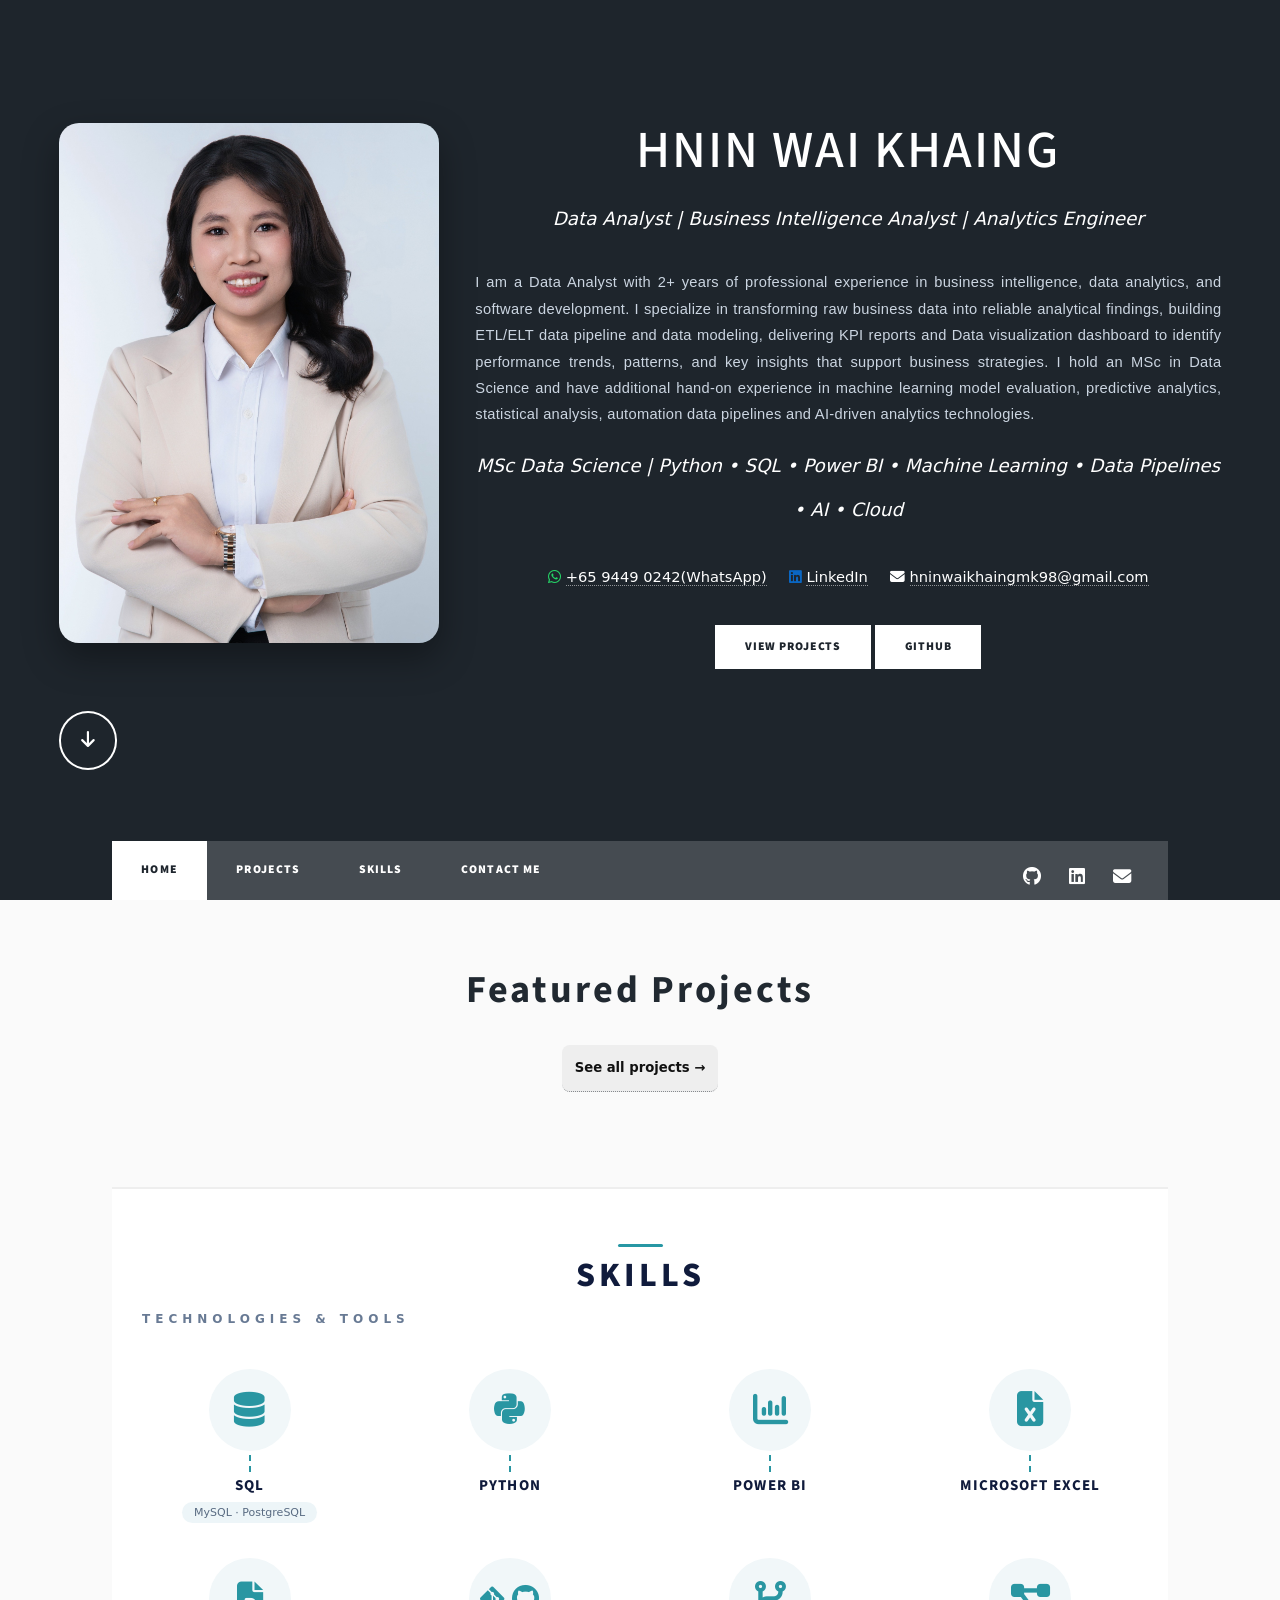
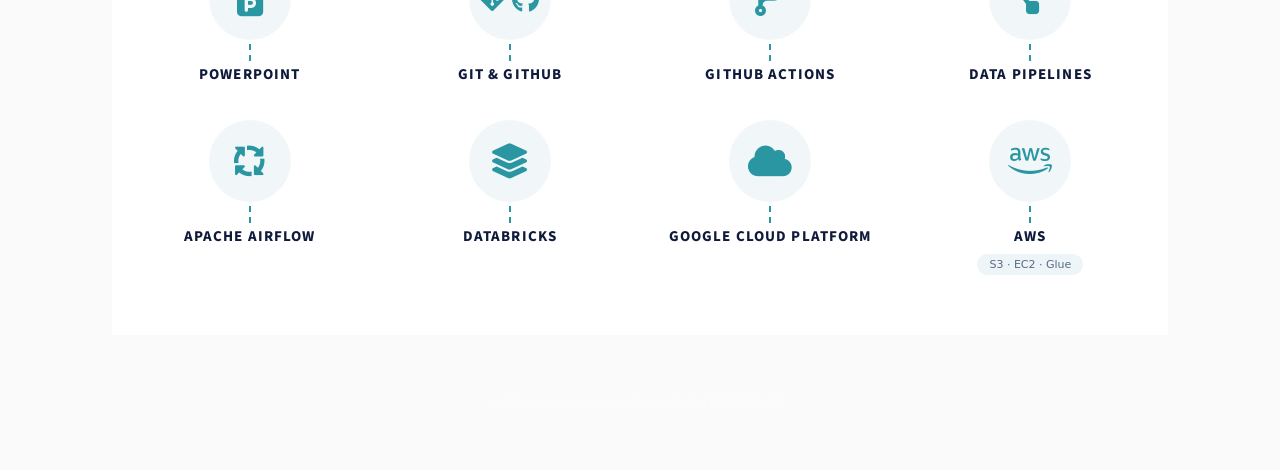
==== commit 3473c896: "Update portfolio website" ====
--- a/index.html
+++ b/index.html
@@ -15,7 +15,10 @@
 		<link rel="stylesheet" href="style.css">
     
 		<noscript><link rel="stylesheet" href="assets/css/noscript.css" /></noscript>
-    
+		<link
+    rel="stylesheet"
+    href="https://cdnjs.cloudflare.com/ajax/libs/font-awesome/6.7.2/css/all.min.css"
+>
 
 		
 	</head>
@@ -53,17 +56,15 @@
 																	
 												I specialize in transforming raw business data into
 												reliable analytical findings, building ETL/ELT data pipeline and data modeling,
-												delivering KPI reports and Data visualization dashboard to identify performance trends, patterns, and key insights that support business strategies using SQL,
-												Python, Power BI, Microsoft Excel, and relational
-												databases.
-																	
-												I hold an MSc in Data Science and have additional
+												delivering KPI reports and Data visualization dashboard to identify performance trends, patterns, and key insights that support business strategies. 
+									
+												I hold an MSc in Data Science and have additional hand-on 
 												experience in machine learning model evaluation, predictive analytics,
-												statistical analysis, data automation and data engineering technologies.
+												statistical analysis, automation data pipelines and AI-driven analytics technologies.
 											
 
 										</p>
-									<p>MSc Data Science | Python • SQL • Power BI • Machine Learning • AI • Cloud </p>
+									<p>MSc Data Science | Python • SQL • Power BI • Machine Learning • Data Pipelines • AI • Cloud </p>
 
 									<ul class="actions special">
 									<li>
@@ -92,7 +93,7 @@
 									<div>
 											
 										<a href="projects.html" class="button primary">VIEW PROJECTS</a>					
-                                        <a href="https://github.com/hninwaikhaing-data" target="_blank" class="button primary">GITHUB</a>
+                                        <a href="https://github.com/hninwaikhaing-data" target="_blank" class="button primary" class="icon brands fa-github">GITHUB</a>
                                         
 									</div>
 							</div>
@@ -138,138 +139,134 @@
 
 							<!--Project Section-->
 							
-							<div class="container">
-					        
-					        <div class="project-grid">
-								<!-- Retail Sales & Customer Performance Analytics Dashboard -->
-					            <article class="card" id="cp" data-tags="viz">
-												<div class="shot-browser">
-					                            
-													<img src="assets/images/retail/executive_overview.png" alt="Retail Sales & Customer Performance Analytics Dashboard">
-												</div>
-												<div class="content">
-												
-					                            <p><strong> Retail Sales & Customer Performance Analytics Dashboard </strong></p>
-												<p class="project-desc">
-                                                
-                                                    This end-to-end Retail Analytics and Business Intelligence project transforms 269K+ sales transactions into actionable insights
-                                                    using MySQL, SQL, Power BI, and DAX. I developed a star-schema analytical model and a five-page interactive dashboard to evaluate sales, 
-                                                    customer, product, store, geographic, estimated profitability, and return performance, identifying key business drivers, 
-                                                    high-value customer segments, underperforming areas, and opportunities for performance improvement.
-												</p>
-												<div class="project-meta">
-													
-													<ul>
-														
-														<li><strong>Tools:</strong> Power BI, MySQL</li>
-														<li><strong>Techniques:</strong> Data Cleaning, EDA, Star Schema, Data Modeling, KPI Analysis, Time Intelligence, Business Intelligence</li>
-														<li><strong>Output:</strong> 5-page interactive dashboard, business insights & recommendations</li>
-													</ul>
-												</div>
-												
-												<div class="actions">
-													<a class="btn primary" href="projects/retail-analytics.html">Details</a>
-													<a class="btn ghost" href="https://github.com/hninwaikhaing-data/retail-sales-customer-analytics" target="_blank">View Project</a>
-												</div>
-												</div>
-											</article>
-
-																			
-					
-										<!-- Transportation & Logistics Operations Performance Analytics -->
-					                        <article class="card" id="CP" data-tags="viz">
-					                            <div class="shot-browser">
-					                            
-					                            <img src="assets/images/logistics/transporation_delivery_performance_analysis.png" alt="Transporation & Logistic Operation Performance Analytics Dashboard">
-					                            </div>
-					                            <div class="content">
-					                            <p><strong> Transportation & Logistics Operations Performance Analytics</strong></p>
-					                            <p class="project-desc">
-					                            Developed a 6-page Power BI analytics solution using 500K+ synthetic logistics records to evaluate delivery reliability, route and facility performance,
-                                                fleet utilization, fuel efficiency, maintenance reliability, and driver safety. The project identifies operational bottlenecks, cost concentrations, 
-                                                asset-performance exceptions, and safety risks to support more efficient and data-driven logistics decisions.
-                                                </p>
-
-					                                
-					                                <div class="project-meta">
-					                                        
-					                                        <ul>
-					                                            
-					                                            <li><strong>Techniques:</strong> Power BI | Power Query | DAX | Data Modeling</li>
-					                                            <li><strong>Project Type:</strong> Descriptive & Diagnostic Logistics Analytics</li>
-					                                            <li><strong>Output:</strong> 6-Page Interactive Power BI Dashboard, insights</li>
-					                                        </ul>
-					                                </div>
-					                                <div class="actions">
-					                                <a class="btn primary" href="projects/logistics-analytics.html" target="_blank">View Details</a>
-					                                <a class="btn ghost" href="https://github.com/hninwaikhaing-data/transportation_logistics-operations-performance-analytics" target="_blank">View Project</a>
-					                                </div>
-					                            </div>
-					                        </article>
-								
-								</div>						    
-								</div>
+							
 							</main>
 						</section>
 
-                        <section id="skills">
-                            <h2 class="section-title"> Skills</h2>
-							<h3>Technologies & tools </h3>
-                            <div class="edu-gri two-col">
-							<div class="edu-card">
-                                <h5>
-                                Database
-                                </h5>
-                                <p>
-                                SQL Serve &middot; MySQL &middot; PostgreSQL 
-                                </p>
-                                <h5>
-                                Programming
-                                </h5>
-                                <p>
-                                Python, R, Go, JavaScript
-                                </p>
-                                <h5>
-                                Data Visualization
-                                </h5>
-                                <p>
-                                    Power BI, Tableau, Microsoft Excel
-                                </p>
-                                <h5>
-                                Statistical Analysis
-                                </h5>
-                                <p>
-                                    Hypothesis Testing, A/B Testing, Time Series Analysis
-                                </p>
-                                <h5>
-                                Data Integration
-                                </h5>
-                                <p>
-                                    ETL/ELT, PySpark, Airflow, Azure Data Factory, Databricks
-                                </p>
-                                <h5>
-                                Machine Learning
-                                </h5>
-                                <p>
-                                    Regression, Classification, Feature Engineering, Model Evaluation
-                                </p>
-                                <h5>
-                                Cloud
-                                </h5>
-                                <p>
-                                    Microsoft Azure, AWS (EC2, S3, Glue)
-                                </p>
-
-
-
-                        
-
-														
-						
-							</div>
-		
-						</div>
-                        </section>
+						<section id="skills" class="portfolio-skills">
+
+    <div class="skills-heading">
+        <span class="skills-top-line"></span>
+        <h2>SKILLS</h2>
+        <p>TECHNOLOGIES &amp; TOOLS</p>
+    </div>
+
+    <div class="skills-grid">
+
+        <!-- SQL -->
+        <div class="skill-item">
+            <div class="skill-icon">
+                <i class="fa-solid fa-database"></i>
+            </div>
+            <div class="skill-connector"></div>
+            <h3>SQL</h3>
+            <span class="skill-detail">MySQL · PostgreSQL</span>
+        </div>
+
+        <!-- Python -->
+        <div class="skill-item">
+            <div class="skill-icon">
+                <i class="fa-brands fa-python"></i>
+            </div>
+            <div class="skill-connector"></div>
+            <h3>Python</h3>
+        </div>
+
+        <!-- Power BI -->
+        <div class="skill-item">
+            <div class="skill-icon">
+                <i class="fa-solid fa-chart-column"></i>
+            </div>
+            <div class="skill-connector"></div>
+            <h3>Power BI</h3>
+        </div>
+
+        <!-- Excel -->
+        <div class="skill-item">
+            <div class="skill-icon">
+                <i class="fa-solid fa-file-excel"></i>
+            </div>
+            <div class="skill-connector"></div>
+            <h3>Microsoft Excel</h3>
+        </div>
+
+        <!-- PowerPoint -->
+        <div class="skill-item">
+            <div class="skill-icon">
+                <i class="fa-solid fa-file-powerpoint"></i>
+            </div>
+            <div class="skill-connector"></div>
+            <h3>PowerPoint</h3>
+        </div>
+
+        <!-- Git & GitHub -->
+        <div class="skill-item">
+            <div class="skill-icon dual-icon">
+                <i class="fa-brands fa-git-alt"></i>
+                <i class="fa-brands fa-github"></i>
+            </div>
+            <div class="skill-connector"></div>
+            <h3>Git &amp; GitHub</h3>
+        </div>
+
+        <!-- GitHub Actions -->
+        <div class="skill-item">
+            <div class="skill-icon">
+                <i class="fa-solid fa-code-branch"></i>
+            </div>
+            <div class="skill-connector"></div>
+            <h3>GitHub Actions</h3>
+        </div>
+
+        <!-- Data Pipelines -->
+        <div class="skill-item">
+            <div class="skill-icon">
+                <i class="fa-solid fa-diagram-project"></i>
+            </div>
+            <div class="skill-connector"></div>
+            <h3>Data Pipelines</h3>
+        </div>
+
+        <!-- Airflow -->
+        <div class="skill-item">
+            <div class="skill-icon">
+                <i class="fa-solid fa-arrows-spin"></i>
+            </div>
+            <div class="skill-connector"></div>
+            <h3>Apache Airflow</h3>
+        </div>
+
+        <!-- Databricks -->
+        <div class="skill-item">
+            <div class="skill-icon">
+                <i class="fa-solid fa-layer-group"></i>
+            </div>
+            <div class="skill-connector"></div>
+            <h3>Databricks</h3>
+        </div>
+
+        <!-- Google Cloud -->
+        <div class="skill-item">
+            <div class="skill-icon">
+                <i class="fa-solid fa-cloud"></i>
+            </div>
+            <div class="skill-connector"></div>
+            <h3>Google Cloud Platform</h3>
+        </div>
+
+        <!-- AWS -->
+        <div class="skill-item">
+            <div class="skill-icon">
+                <i class="fa-brands fa-aws"></i>
+            </div>
+            <div class="skill-connector"></div>
+            <h3>AWS</h3>
+            <span class="skill-detail">S3 · EC2 · Glue</span>
+        </div>
+
+    </div>
+
+</section>
 
                     
 					</div>
--- a/style.css
+++ b/style.css
@@ -0,0 +1,1095 @@
+/* === PROJECTS SECTION STYLING === */
+
+#projects {
+    padding: 3rem 1.5rem;
+    background: #fafafa;
+}
+/* === PROJECTS Profile === */
+.profile-image{
+    width:380px;
+}
+
+.profile-image img{
+    width:100%;
+    border-radius:20px;
+    box-shadow:0 15px 35px rgba(0,0,0,0.35);
+    transition:0.4s ease;
+}
+
+.profile-image img:hover{
+    transform:translateY(-8px);
+}
+/* === PROJECTS Image === */
+
+
+#projects h2 {
+    text-align: center;
+    font-size: 2.6rem;
+    margin-bottom: 2rem;
+    font-weight: 700;
+    font-style: normal;
+    text-transform: none;
+
+}
+#projects h3 {
+    font-size: 1rem;
+    margin-bottom: 0.5rem;
+    font-weight: 1500;
+    font-style: normal;
+    text-transform: none;
+    
+    width: 100%;
+    text-align: justify;
+}
+.projects-container {
+    width: 99%;
+    max-width: 1750px;
+    margin: 0 auto;
+}
+
+
+/* Individual project card */
+.card{
+    background:#fff;
+    border:1px solid #eaeaea;
+    border-radius:12px;
+    overflow:hidden;
+    display:flex;
+    flex-direction:column;
+    width:100%;
+    transition:transform .2s,box-shadow .2s
+
+}
+/* =========================
+PROJECT PAGE
+========================= */
+
+.projects-page {
+    width: 95%;
+    max-width: 1700px;
+    margin: 0 auto;
+    padding: 40px 20px;
+}
+
+
+/* =========================
+PROJECT GRID
+========================= */
+
+.project-grid {
+    display: grid;
+    grid-template-columns: repeat(2, minmax(0, 1fr));
+    gap: 30px;
+
+    width: 100%;
+    max-width: none;
+
+    margin: 0 auto 70px;
+}
+
+
+/* =========================
+PROJECT CARD
+========================= */
+
+.project-grid .card {
+    width: 100%;
+    min-width: 0;
+}
+
+
+/* Tablet */
+@media (max-width: 1100px) {
+    .project-grid {
+        grid-template-columns: repeat(2, minmax(0, 1fr));
+    }
+}
+
+
+/* Mobile */
+@media (max-width: 700px) {
+    .project-grid {
+        grid-template-columns: 1fr;
+    }
+}
+/* Desktop */
+.project-grid {
+    grid-template-columns: repeat(2, minmax(0, 1fr));
+}
+
+/* Tablet */
+@media (max-width: 1100px) {
+    .project-grid {
+        grid-template-columns: repeat(2, minmax(0, 1fr));
+    }
+}
+
+/* Mobile */
+@media (max-width: 700px) {
+    .project-grid {
+        grid-template-columns: 1fr;
+    }
+}
+
+#projects .card:hover {
+    transform: translateY(-6px);
+    box-shadow: 0 8px 16px rgba(0,0,0,0.1);
+}
+
+/* Update Skill section */
+/* =====================================================
+COMPACT SKILLS SECTION
+===================================================== */
+
+#skills.portfolio-skills {
+    width: 100%;
+    padding: 55px 30px 60px;
+    background: #ffffff;
+    box-sizing: border-box;
+}
+
+
+/* ---------- Heading ---------- */
+
+#skills .skills-heading {
+    text-align: center;
+    margin-bottom: 35px;
+}
+
+#skills .skills-top-line {
+    display: block;
+
+    width: 45px;
+    height: 3px;
+
+    margin: 0 auto 12px;
+
+    background: #2797a4;
+    border-radius: 10px;
+}
+
+#skills .skills-heading h2 {
+    margin: 0;
+
+    font-size: 34px;
+    line-height: 1;
+
+    font-weight: 800;
+    letter-spacing: 4px;
+
+    color: #101b3c;
+}
+
+#skills .skills-heading p {
+    margin: 12px 0 0;
+
+    font-size: 12px;
+    font-weight: 600;
+
+    letter-spacing: 5px;
+
+    color: #687a94;
+}
+
+
+/* =====================================================
+GRID
+===================================================== */
+
+#skills .skills-grid {
+    width: 100%;
+    max-width: 1100px;
+
+    margin: 0 auto;
+
+    display: grid !important;
+
+    grid-template-columns:
+        repeat(4, minmax(0, 1fr)) !important;
+
+    column-gap: 45px;
+    row-gap: 35px;
+
+    align-items: start;
+}
+
+
+/* =====================================================
+EACH SKILL
+===================================================== */
+
+#skills .skill-item {
+    min-width: 0;
+
+    display: flex;
+    flex-direction: column;
+
+    align-items: center;
+    justify-content: flex-start;
+
+    text-align: center;
+}
+
+
+/* ---------- Circle ---------- */
+
+#skills .skill-icon {
+    width: 82px;
+    height: 82px;
+
+    display: flex;
+    align-items: center;
+    justify-content: center;
+
+    gap: 7px;
+
+    border-radius: 50%;
+
+    background: #f1f7f9;
+
+    transition:
+        transform 0.25s ease,
+        box-shadow 0.25s ease;
+}
+
+
+/* ---------- Icon ---------- */
+
+#skills .skill-icon i {
+    font-size: 35px;
+    color: #2996a2;
+}
+
+
+/* Two icons for Git + GitHub */
+
+#skills .skill-icon.dual-icon i {
+    font-size: 28px;
+}
+
+
+/* ---------- Hover ---------- */
+
+#skills .skill-item:hover .skill-icon {
+    transform: translateY(-4px);
+
+    box-shadow:
+        0 8px 20px
+        rgba(15, 35, 55, 0.10);
+}
+
+
+/* =====================================================
+CONNECTOR
+===================================================== */
+
+#skills .skill-connector {
+    width: 0;
+    height: 17px;
+
+    margin: 4px auto 5px;
+
+    border-left:
+        2px dashed #2996a2;
+}
+
+
+/* =====================================================
+SKILL NAME
+===================================================== */
+
+#skills .skill-item h3 {
+    margin: 0;
+
+    font-size: 15px;
+    line-height: 1.25;
+
+    font-weight: 750;
+
+    color: #101b3c;
+}
+
+
+/* =====================================================
+SMALL SUB LABEL
+===================================================== */
+
+#skills .skill-detail {
+    display: inline-block;
+
+    margin-top: 7px;
+    padding: 5px 12px;
+
+    background: #edf5f8;
+
+    border-radius: 20px;
+
+    font-size: 11px;
+    line-height: 1;
+
+    color: #596b82;
+}
+
+
+/* =====================================================
+TABLET
+===================================================== */
+
+@media (max-width: 900px) {
+
+    #skills .skills-grid {
+        grid-template-columns:
+            repeat(3, minmax(0, 1fr)) !important;
+
+        column-gap: 30px;
+        row-gap: 35px;
+    }
+
+}
+
+
+/* =====================================================
+MOBILE
+===================================================== */
+
+@media (max-width: 650px) {
+
+    #skills.portfolio-skills {
+        padding:
+            45px 18px 50px;
+    }
+
+    #skills .skills-heading {
+        margin-bottom: 30px;
+    }
+
+    #skills .skills-heading h2 {
+        font-size: 29px;
+    }
+
+    #skills .skills-heading p {
+        font-size: 10px;
+        letter-spacing: 3px;
+    }
+
+    #skills .skills-grid {
+        grid-template-columns:
+            repeat(2, minmax(0, 1fr)) !important;
+
+        column-gap: 20px;
+        row-gap: 30px;
+    }
+
+    #skills .skill-icon {
+        width: 72px;
+        height: 72px;
+    }
+
+    #skills .skill-icon i {
+        font-size: 30px;
+    }
+
+    #skills .skill-icon.dual-icon i {
+        font-size: 24px;
+    }
+
+    #skills .skill-item h3 {
+        font-size: 13px;
+    }
+
+    #skills .skill-detail {
+        font-size: 10px;
+    }
+
+}
+
+/* Image */
+.card img {
+    width:100%;
+    height:260px;
+    object-fit:cover;
+}
+
+/* Content */
+#projects .card .content {
+    padding: 1.2rem;
+    flex: 1;
+    display: flex;
+    flex-direction: column;
+}
+
+#projects .card .content h3 {
+    font-size: 1.2rem;
+    margin-bottom: 0.5rem;
+    font-weight: 600;
+    font-style: normal;
+    text-transform: none;
+}
+
+#projects .card p {
+    font-size: 0.95rem;
+    color: #555;
+    flex: 1;
+    line-height: 1.5;
+}
+
+/* Tech tags */
+#projects .tags {
+    margin-top: 0.8rem;
+}
+
+#projects .tags span {
+    display: inline-block;
+    background: #f0f0f0;
+    border-radius: 20px;
+    padding: 0.25rem 0.8rem;
+    font-size: 0.75rem;
+    margin-right: 0.4rem;
+    margin-bottom: 0.4rem;
+}
+
+/* Buttons */
+#projects .actions {
+    margin-top: 1rem;
+    display: flex;
+    gap: 0.6rem;
+}
+
+#projects .actions a {
+    flex: 1;
+    text-align: center;
+    padding: 0.5rem 0.8rem;
+    border-radius: 6px;
+    font-size: 0.85rem;
+    font-weight: 500;
+    text-decoration: none;
+    transition: background 0.2s;
+}
+
+#projects .actions a.demo {
+    background: #111;
+    color: #fff;
+}
+
+#projects .actions a.demo:hover {
+    background: #333;
+}
+
+#projects .actions a.code {
+    background: #f3f3f3;
+    color: #111;
+}
+
+#projects .actions a.code:hover {
+    background: #ddd;
+}
+
+.project-meta{
+    margin-top: 14px;
+    padding: 14px 16px;
+    border: 1px solid #e6e6e6;
+    border-radius: 12px;
+    background: #fafafa;
+}
+
+
+
+.project-meta ul{
+    margin: 0;
+    padding-left: 18px;
+}
+
+.project-meta li{
+    margin: 6px 0;
+    line-height: 1.4;
+}
+.projects-page{
+    max-width: 1500px;
+    width: 95%;
+    margin: 0 auto;
+    padding: 40px 0;
+}
+
+
+
+/* Tablet: 2 projects */
+@media (max-width: 1100px) {
+    .project-grid {
+        grid-template-columns: repeat(2, minmax(0, 1fr));
+        gap: 24px;
+    }
+}
+
+/* Mobile: 1 project */
+@media (max-width: 700px) {
+    .project-grid {
+        grid-template-columns: 1fr;
+        gap: 22px;
+    }
+}
+/* === Responsive tweaks === */
+
+
+
+/* Mobile 
+@media (max-width: 992px) {
+        #projects h2 {
+            font-size: 1.6rem;
+        }
+        .project-grid{
+            grid-template-columns: 1fr;
+        }
+        
+        .card img {
+            height: 140px;
+        }
+        
+}
+*/
+/* === Hybrid Hero (Massively + Round Photo) === */
+.hero-merge{
+    position:relative;
+    background: radial-gradient(1500px 800px at 85% 15%, rgba(255,255,255,.06), transparent 55%),
+                linear-gradient(160deg,#111 0%, #1d1f23 60%, #222 100%);
+    color:#fff; padding:5.5rem 1.25rem 4rem; text-align:left;
+}
+/* layout */
+.hero-merge_inner{
+    display: grid;
+    grid-template-columns: 1fr 3fr;
+    gap: 2.5rem;
+    max-width: 2000px;
+    margin: 0 auto;
+}
+
+.hero-merge_text{
+    max-width: 1200px;
+}
+
+.hero-merge_name{
+    margin: 0;
+    font-size: 2.6rem;
+    font-weight: 650;
+    letter-spacing: 0.02em;
+    text-transform: none;
+}
+.hero-merge_role{
+    margin: .6rem 0 1.1rem;
+    font-style: italic;
+    opacity: .9;
+    font-size: 1rem;
+}
+
+.actions.special{
+    margin-top: 2rem;
+}
+
+.icons{
+    margin-top: 0.5rem;
+}
+
+/* photo (perfect circle) */
+.hero-merge_photo{
+    
+    border-radius: 50%;
+    overflow: hidden;
+    margin: 0 auto;
+    border: 6px solid #f2c811;          /* <-- only #f2c811, no stray character */
+    box-shadow: 0 10px 25px rgba(0,0,0,.3);
+    width: 320px;
+    height: 500px;
+}
+.hero-merge_photo img{
+    width: 100%;
+    height: 100%;
+  object-fit: cover;                   /* fill nicely */
+}
+
+/* scroll button */
+.down-btn{
+    position: absolute;
+    left: 50%;
+    bottom: 24px;
+    transform: translateX(-50%);
+    width: 48px; height: 48px; border-radius: 50%;
+    display: grid; place-items: center;
+    border: 1px solid rgba(255,255,255,.25); /* <-- no extra char before rgba */
+    color: #fff;                               /* <-- no extra char before #fff */
+    opacity: .85;
+}
+.down-btn:hover{ opacity: 1; }
+
+/* mobile */
+@media screen and (max-width: 768px) {
+    .hero-merge_inner {
+        display: flex;
+        flex-direction: column;
+        align-items: center;
+        text-align: center;
+        padding: 80px 24px;
+        gap: 28px;
+    }
+
+    .hero-merge_photo {
+        width: 200px;
+        height: 270px;
+        margin: 0 auto;
+    }
+
+    .hero-merge_inner h2 {
+        font-size: 1.8rem;
+        letter-spacing: 2px;
+    }
+
+    .hero-merge_inner p {
+        font-size: 0.95rem;
+        line-height: 1.7;
+        text-align: left;
+    }
+
+    .actions.special {
+        flex-direction: column;
+        align-items: center;
+        gap: 10px;
+    }
+
+}
+
+.skills-list {
+    list-style: disc;
+
+    padding: 25px 35px 25px 45px;
+
+    margin: 0;
+
+    background: #ffffff;
+
+    border-left: 3px solid #171717;
+
+    border-radius: 5px;
+
+    box-shadow: 0 3px 15px rgba(0, 0, 0, 0.08);
+}
+
+
+/* Each skill row */
+
+.skills-list li {
+    margin-bottom: 18px;
+
+    padding-left: 5px;
+
+    font-size: 15px;
+
+    line-height: 1.7;
+
+    color: #1f2937;
+}
+
+
+/* Remove margin from last item */
+
+.skills-list li:last-child {
+    margin-bottom: 0;
+}
+
+
+/* Category */
+
+.skills-list li strong {
+    font-weight: 700;
+
+    color: #172033;
+
+    display: inline-block;
+
+    min-width: 175px;
+}
+
+
+/* Colon */
+
+.skill-colon {
+    display: inline-block;
+
+    margin-right: 8px;
+
+    font-weight: 600;
+
+    color: #172033;
+}
+
+
+/* Details inside brackets */
+
+.skill-details {
+    color: #7a8491;
+
+    font-size: 14px;
+}
+
+
+/* Hover effect */
+
+.skills-list li:hover {
+    transform: translateX(3px);
+
+    transition: 0.2s ease;
+}
+
+
+/* Base */
+*{box-sizing:border-box}
+body{margin:0;font-family:system-ui,-apple-system,Segoe UI,Roboto,Arial,sans-serif;color:#111;background:#fafafa}
+a{color:inherit}
+.container{max-width:1100px;margin:0 auto;padding:1.5rem}
+
+/* Header / Nav */
+.header{background:#111;color:#fff}
+.nav{display:flex;align-items:center;justify-content:space-between;gap:1rem}
+.brand{font-weight:700;letter-spacing:.5px}
+.menu{display:flex;gap:.75rem;flex-wrap:wrap}
+.menu a{color:#fff;text-decoration:none;opacity:.85;padding:.4rem .6rem;border-radius:.5rem}
+.menu a:hover,.menu a.active{opacity:1;background:#1d1d1d}
+
+/* Hero */
+.hero{padding:3rem 0;background:#fff}
+.hero h1{margin:.25rem 0 0;font-size:1.5rem}
+.hero p{color:#444;max-width:720px}
+
+/* Section titles */
+.section-title{font-size:1.6rem;font-weight:700;text-align:center;margin:0 0 1.5rem}
+
+.project-desc {
+    font-size:15px;
+    line-height:1.7;
+    margin:16px 0;
+    max-width:none;
+    
+}
+/* Project grid (used on projects.html and optional on index)  */
+
+
+.card:hover{transform:translateY(-6px);box-shadow:0 12px 24px rgba(0,0,0,.10)}
+.card img{width:100%;height:180px;object-fit:cover}
+.card .content{padding:1rem;display:flex;flex-direction:column;gap:.6rem}
+.card h3{margin:0;font-size:1.1rem}
+.card p{margin:0;color:#555;line-height:1.55}
+.tags{margin-top:.2rem}
+.tag{display:inline-block;background:#f0f0f0;border-radius:999px;padding:.22rem .7rem;font-size:.75rem;margin:.25rem .35rem .25rem 0}
+.actions{display:flex;gap:.5rem;margin-top:.4rem}
+.btn{display:inline-block;text-align:center;padding:.5rem .9rem;border-radius:8px;text-decoration:none;font-weight:600;font-size:.9rem}
+.btn.primary{background:#111;color:#fff}
+.btn.primary:hover{background:#2a2a2a}
+.btn.ghost{background:#eee;color:#111}
+.btn.ghost:hover{background:#ddd}
+
+/* Framed screenshot */
+.shot-browser{
+    position: relative;
+    border: 1px solid #e8e8e8;
+    border-radius: 14px;
+    overflow: hidden;
+    background: #fff;
+    box-shadow: 0 10px 28px rgba(0,0,0,.10);
+    aspect-ratio: 16 / 9;           /* keeps all cards uniform */
+    margin-bottom: 14px;
+}
+.shot-browser img{
+    width: 100%;
+    height: 100%;
+    object-fit: cover;
+}
+/* Top bar + traffic lights */
+.shot-browser::before{
+    content:"";
+    display:block;
+    height:34px;
+    background: linear-gradient(#f7f7f7,#eee);
+    border-bottom:1px solid #e5e5e5;
+}
+.shot-browser::after{
+    content:"";
+    position:absolute;
+    top:10px; left:12px;
+    width:36px; height:12px;
+    background:
+    radial-gradient(circle at 6px 6px,#ff5f56 6px,transparent 6px),
+    radial-gradient(circle at 18px 6px,#ffbd2e 6px,transparent 6px),
+    radial-gradient(circle at 30px 6px,#27c93f 6px,transparent 6px);
+}
+
+/* Image behavior */
+.shot-browser img{
+    width:100%;
+  height:calc(100% - 35px);  /* minus the top bar */
+  object-fit:contain;        /* shows full PNG (no crop) */
+    display:block;
+  background:#fafafa;        /* subtle letterbox fill */
+}
+
+
+/* ===== Skills Section ===== */
+.skills {
+    padding: 4rem 1rem;
+    background: #fafafa;
+    text-align: center;
+}
+
+.skills h2 {
+    
+    text-align: center;
+    font-size: 2rem;
+    margin-bottom: 2.6rem;
+    font-weight: 700;
+    font-style: normal;
+    text-transform: none;
+
+}
+
+.skills-grid {
+    display: grid;
+    grid-template-columns: repeat(auto-fit, minmax(900px, 1fr));
+    gap: 1.5rem;
+    max-width: 1100px;
+    margin: 0 auto;
+}
+
+.skill-card {
+    background: #fff;
+    padding: 2rem 1.5rem;
+    border-radius: 12px;
+    box-shadow: 0 4px 10px rgba(0,0,0,.05);
+    transition: transform .3s ease, box-shadow .3s ease;
+    text-align: center;
+}
+
+.skill-card:hover {
+    transform: translateY(-8px);
+    box-shadow: 0 10px 25px rgba(0,0,0,.12);
+}
+
+.skill-card i {
+    font-size: 2rem;
+    margin-bottom: 1rem;
+  color: #f2c811;  /* highlight color (Power BI yellow) */
+}
+
+.skill-card h3 {
+    font-size: 1.1rem;
+    font-weight: 700;
+    margin-bottom: .7rem;
+}
+
+.skill-card p {
+    font-size: .95rem;
+    color: #555;
+    line-height: 1.5;
+}
+
+/* ===== Skills Section ===== */
+.skills { padding: 3rem 1rem; background:#fafafa; }
+.skills-grid {
+    ddisplay: grid;
+    gap: 1.5rem;
+    max-width: 900px;
+    margin: 0 auto;
+}
+
+.skill-card {
+    background: #fff;
+    border-left: 5px solid #111;
+    border-radius: 8px;
+    padding: 1.2rem 1.4rem;
+    box-shadow: 0 2px 6px rgba(0,0,0,0.05);
+    transition: transform 0.2s, box-shadow 0.2s;
+}
+.skill-card:hover {
+    transform: translateY(-6px);
+    box-shadow: 0 10px 18px rgba(0,0,0,.12);
+}
+
+.skill-card i {
+    font-size: 1.5rem;
+    margin-bottom: .6rem;
+    color: #111;
+}
+.skill-card h3 {
+    margin: 0 0 .4rem;
+    font-size: 1.05rem;
+}
+.skill-card p {
+    margin: 0;
+    font-size: .92rem;
+    color: #444;
+    line-height: 1.5;
+}
+
+/* Responsive */
+@media (max-width: 768px) {
+    .skills { padding: 2rem 1rem; }
+    .skill-card h3 { font-size: 1rem; }
+    .skills-list p {
+    display: block !important;   /* remove flex */
+    margin-bottom: 14px;
+    line-height: 1.6;
+    }
+
+    .skills-list strong {
+    display: block;              /* move title to top */
+    margin-bottom: 4px;
+    }
+}
+
+
+.education {
+    padding: 3rem 1rem;
+    background: #fdfdfd;
+}
+.edu-grid {
+    display: grid;
+    gap: 1.5rem;
+    max-width: 900px;
+    margin: 0 auto;
+}
+.edu-card {
+    background: #fff;
+    border-left: 5px solid #111;
+    border-radius: 8px;
+    padding: 1.2rem 1.4rem;
+    box-shadow: 0 2px 6px rgba(0,0,0,0.05);
+    transition: transform 0.2s, box-shadow 0.2s;
+}
+.edu-card:hover {
+    transform: translateY(-5px);
+    box-shadow: 0 8px 20px rgba(0,0,0,0.12);
+}
+.edu-card h3 {
+    margin: 0 0 0.3rem;
+    font-size: 1.2rem;
+    font-style: normal;
+    text-transform: none;
+
+}
+.edu-card p {
+    margin: 0 0 0.5rem;
+    color: #444;
+    font-size: 0.95rem;
+}
+.edu-card ul {
+    margin: 0;
+    padding-left: 1.2rem;
+    color: #555;
+    font-size: 0.9rem;
+}
+.edu-card ul li {
+    margin-bottom: 0.3rem;
+    list-style: disc;
+}
+
+/* Responsive */
+@media (max-width: 768px) {
+    .edu-card { padding: 1rem; }
+    .edu-card h3 { font-size: 1rem; }
+}
+
+
+/* Footer */
+footer{border-top:1px solid #eaeaea;margin-top:2rem}
+.footer-inner{display:flex;flex-wrap:wrap;gap:1rem;align-items:center;justify-content:space-between;padding:1rem 0;color:#555}
+
+/* Responsive tweaks */
+@media(max-width:768px){
+    .hero{padding:2rem 0}
+    .hero h1{font-size:1.6rem}
+    .card img{height:140px} 
+}
+#intro p.hero-merge_blurb {
+    font-family: "Poppins", sans-serif;
+    font-size: 1rem;
+    line-height: 1.8;
+    color: #cbd5e1;
+    max-width: 1200px;
+    width: 100%;
+    margin: 20px auto;
+    letter-spacing: 0.02em;
+    text-align: justify;
+    font-style: normal;
+}
+/* =========================================
+CTA
+========================================= */
+
+.footer-cta {
+    max-width: 1000px;
+
+    margin: auto;
+
+    padding: 40px 20px;
+
+    display: flex;
+
+    align-items: center;
+    justify-content: center;
+
+    gap: 30px;
+
+    text-align: center;
+}
+
+.footer-cta h3 {
+    margin: 0 0 12px;
+
+    font-size: 22px;
+    font-weight: 500;
+}
+
+.footer-cta p {
+    margin: 0;
+
+    color: #aeb7c5;
+
+    font-size: 16px;
+}
+
+.quote-mark {
+    font-size: 60px;
+
+    color: #8b6cff;
+
+    font-family: Georgia, serif;
+}
+/* =========================================
+BACK TO TOP
+========================================= */
+
+.back-to-top {
+    position: absolute;
+
+    right: 20px;
+
+    width: 58px;
+    height: 58px;
+
+    border-radius: 50%;
+
+    border: 1px solid rgba(255,255,255,0.2);
+
+    background: transparent;
+
+    color: #8b6cff;
+
+    font-size: 25px;
+
+    cursor: pointer;
+
+    transition: 0.3s;
+}
+
+.back-to-top:hover {
+    background: #8b6cff;
+    color: white;
+
+    transform: translateY(-4px);
+}
+
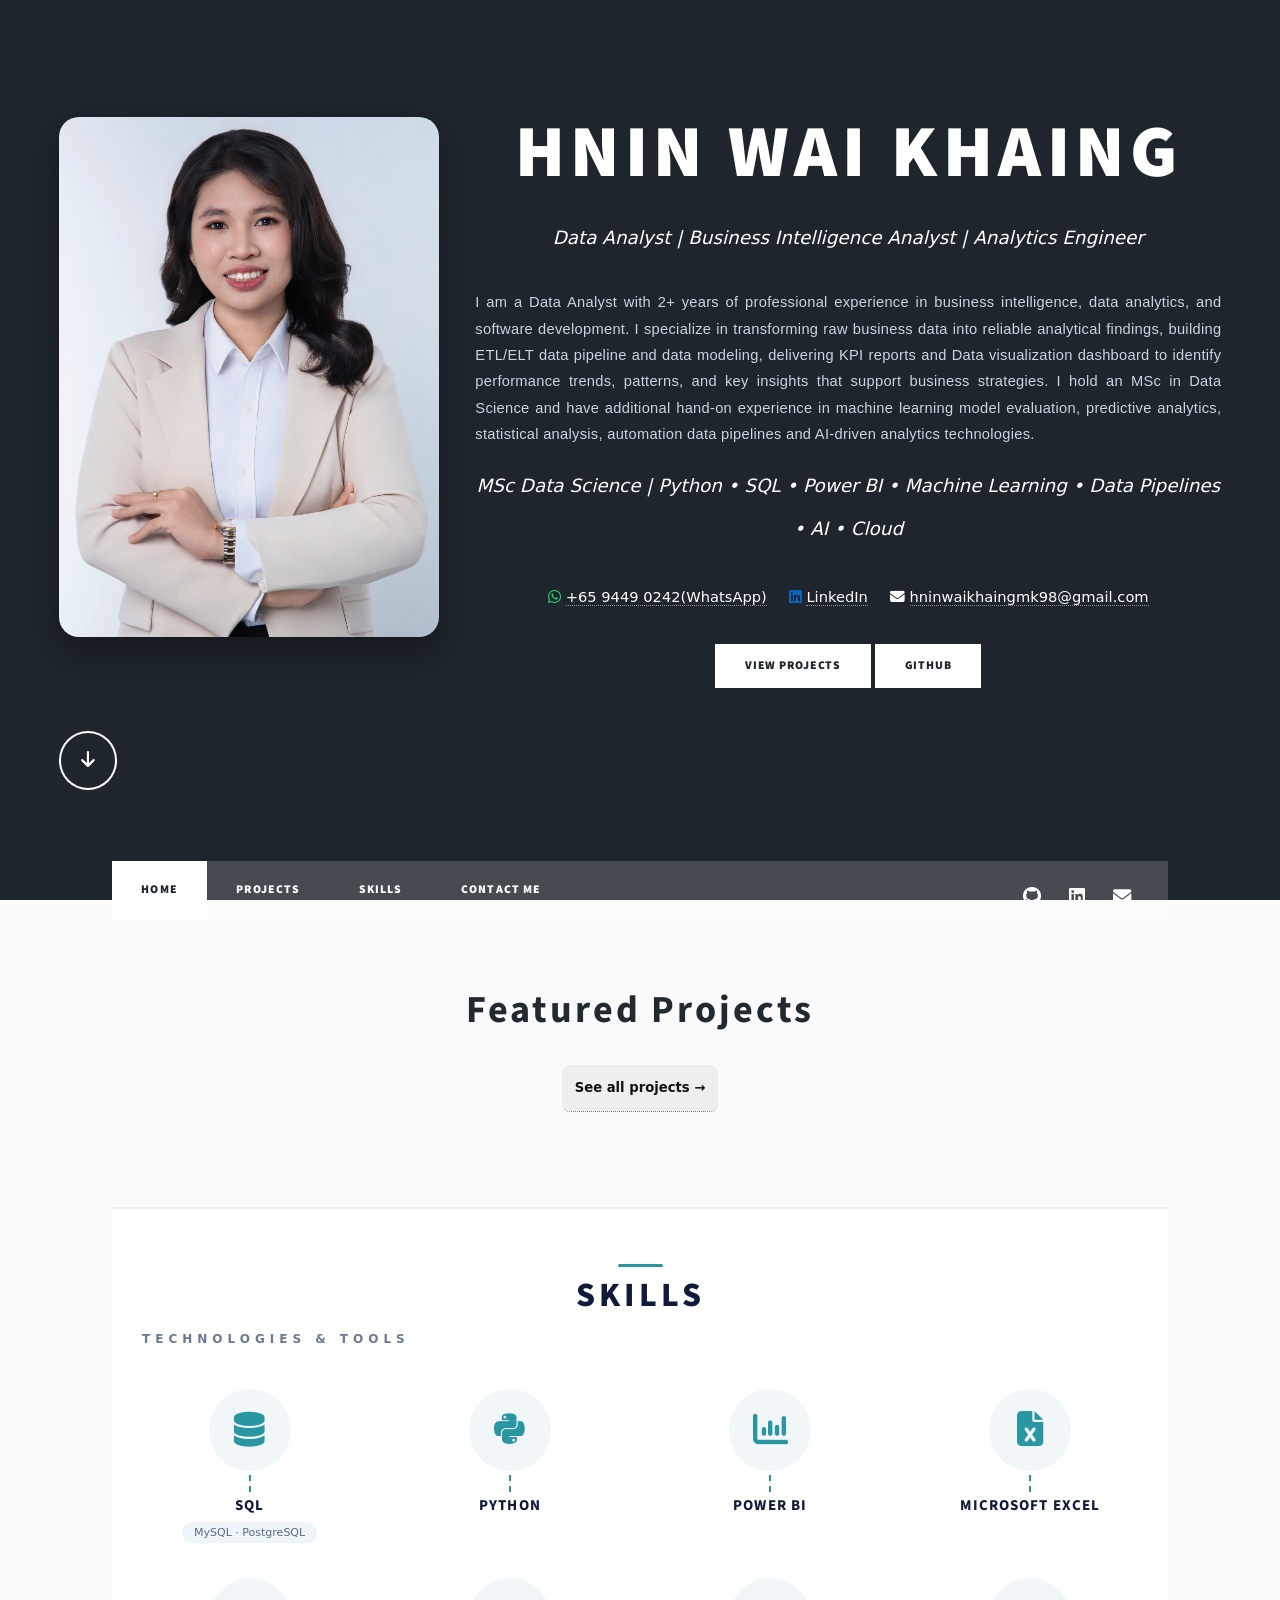
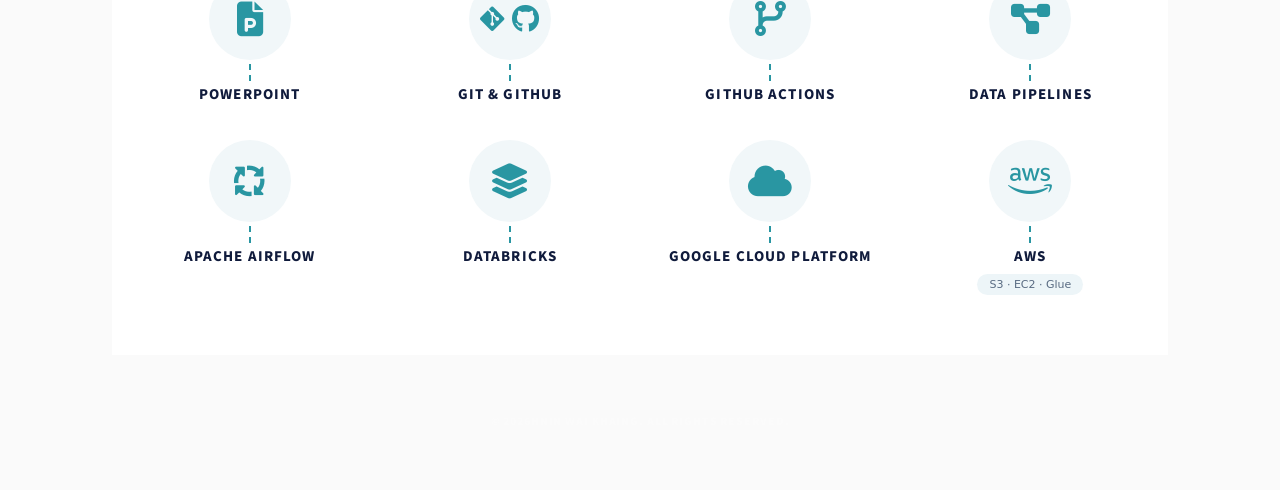
==== commit a29f8c8e: "Update portfolio website" ====
--- a/index.html
+++ b/index.html
@@ -38,14 +38,7 @@
 						</div>
 						<!-- Left: text -->
 						<div>
-									<h1 style="
-									font-size: 52px;
-									font-weight: 500;
-									letter-spacing: 2px;
-									line-height: 1.1;
-									text-transform: uppercase;
-									margin-bottom: 20px;
-									">HNIN WAI KHAING</h1>
+									<h1 class="hero-name">HNIN WAI KHAING</h1>
 									
 									<p>Data Analyst | Business Intelligence Analyst | Analytics Engineer </p>
 										<p  class="hero-merge_blurb">
--- a/style.css
+++ b/style.css
@@ -621,38 +621,117 @@
 
 /* mobile */
 @media screen and (max-width: 768px) {
-    .hero-merge_inner {
+     /* Keep photo + content side by side */
+    #intro .hero-merge_inner {
+        display: grid;
+        grid-template-columns: 110px minmax(0, 1fr);
+
+        align-items: center;
+
+        gap: 18px;
+
+        width: 100%;
+        max-width: 100%;
+
+        padding: 35px 20px;
+
+        text-align: left;
+    }
+
+
+    /* Profile photo */
+    #intro .profile-image {
+        width: 110px;
+        max-width: 110px;
+        margin: 0;
+    }
+
+    #intro .profile-image img {
+        width: 100%;
+        height: auto;
+
+        display: block;
+
+        border-radius: 12px;
+
+        box-shadow: 0 8px 20px rgba(0,0,0,0.25);
+    }
+
+
+    /* Name */
+    #intro .hero-merge_inner h1 {
+        font-size: 24px !important;
+        line-height: 1.15 !important;
+        letter-spacing: 1.5px !important;
+
+        margin: 0 0 8px !important;
+    }
+
+
+    /* Normal hero text */
+    #intro .hero-merge_inner p {
+        font-size: 11px;
+        line-height: 1.5;
+
+        margin: 6px 0;
+
+        text-align: left;
+    }
+
+
+    /* About paragraph */
+    #intro p.hero-merge_blurb {
+        font-size: 10px;
+        line-height: 1.55;
+
+        margin: 10px 0;
+
+        text-align: left;
+    }
+
+
+    /* Contact links */
+    #intro .actions.special {
         display: flex;
-        flex-direction: column;
+
+        flex-direction: row;
+        flex-wrap: wrap;
+
+        justify-content: flex-start;
         align-items: center;
-        text-align: center;
-        padding: 80px 24px;
-        gap: 28px;
-    }
-
-    .hero-merge_photo {
-        width: 200px;
-        height: 270px;
-        margin: 0 auto;
-    }
-
-    .hero-merge_inner h2 {
-        font-size: 1.8rem;
-        letter-spacing: 2px;
-    }
-
-    .hero-merge_inner p {
-        font-size: 0.95rem;
-        line-height: 1.7;
-        text-align: left;
-    }
-
-    .actions.special {
-        flex-direction: column;
-        align-items: center;
-        gap: 10px;
-    }
-
+
+        gap: 6px 12px;
+
+        margin: 12px 0;
+    }
+
+    #intro .actions.special li {
+        width: auto;
+        padding: 0;
+    }
+
+    #intro .actions.special a {
+        font-size: 9px;
+    }
+
+
+    /* Buttons */
+    #intro .button.primary {
+        font-size: 9px;
+
+        height: 34px;
+        line-height: 34px;
+
+        padding: 0 12px;
+
+        margin: 3px;
+    }
+
+
+    /* Hide the large continue arrow on mobile */
+    #intro .hero-merge_inner > .actions {
+        display: none;
+    }
 }
 
 .skills-list {
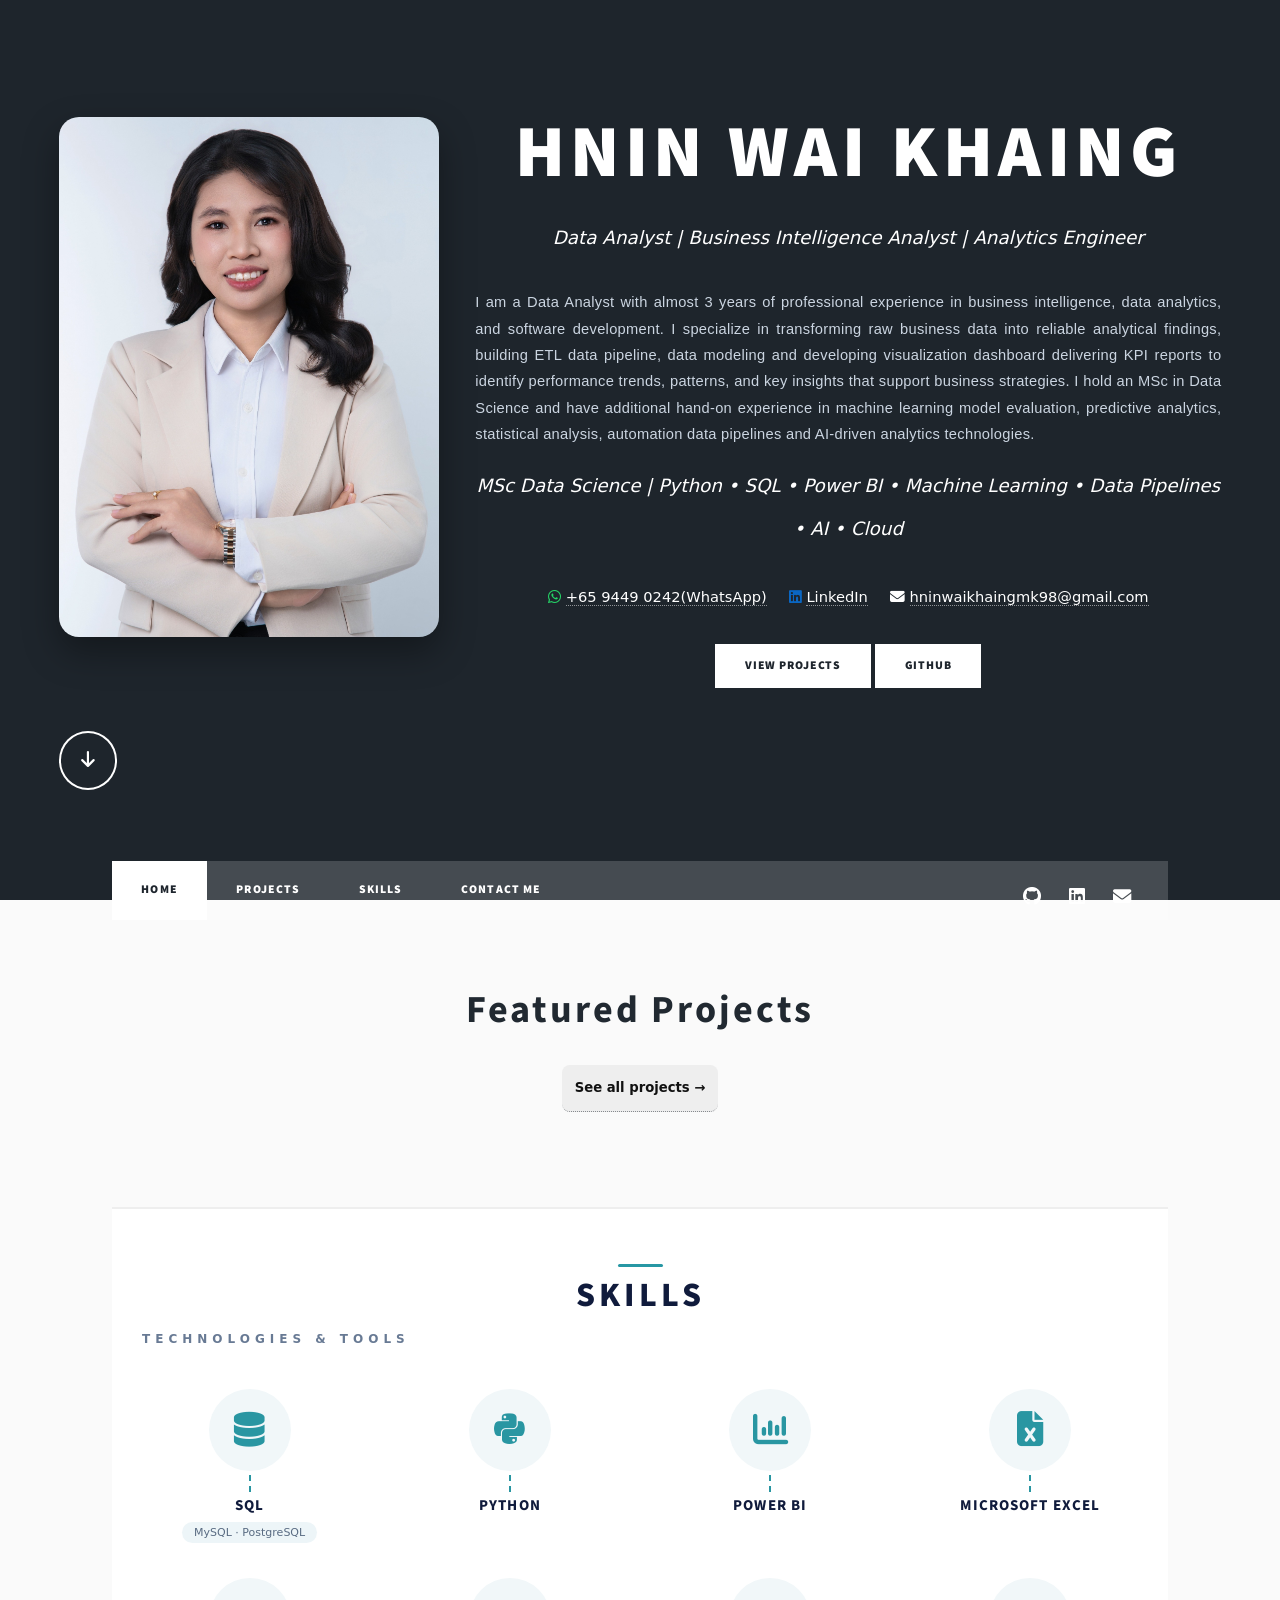
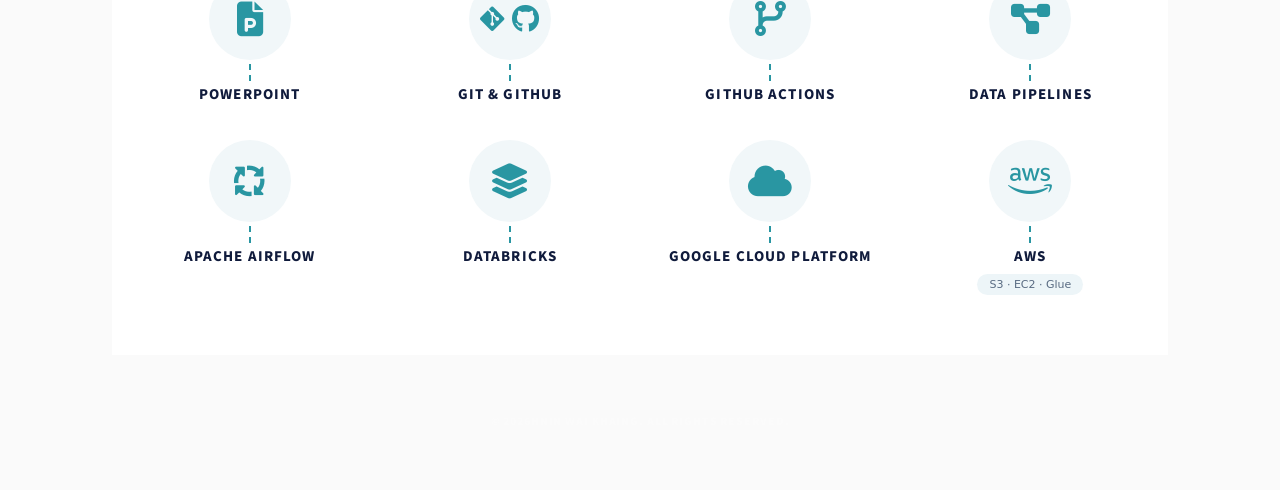
==== commit 5df50775: "Add new information to portfolio" ====
--- a/index.html
+++ b/index.html
@@ -43,13 +43,13 @@
 									<p>Data Analyst | Business Intelligence Analyst | Analytics Engineer </p>
 										<p  class="hero-merge_blurb">
 											
-												I am a Data Analyst with 2+ years of professional
+												I am a Data Analyst with almost 3 years of professional
 												experience in business intelligence, data analytics,
 												and software development.
 																	
 												I specialize in transforming raw business data into
-												reliable analytical findings, building ETL/ELT data pipeline and data modeling,
-												delivering KPI reports and Data visualization dashboard to identify performance trends, patterns, and key insights that support business strategies. 
+												reliable analytical findings, building ETL data pipeline, data modeling and developing visualization dashboard
+												delivering KPI reports to identify performance trends, patterns, and key insights that support business strategies. 
 									
 												I hold an MSc in Data Science and have additional hand-on 
 												experience in machine learning model evaluation, predictive analytics,
@@ -78,7 +78,7 @@
 										<span class="icon-wrap" aria-hidden="true">
 									<i class="icon solid fa-envelope" ></i>
 									</span>
-									<a href="hninwaikhaingmk98@gmail.com">hninwaikhaingmk98@gmail.com</a>
+									<a href="mailto:hninwaikhaingmk98@gmail.com">hninwaikhaingmk98@gmail.com</a>
 									</li>
 		
 									
--- a/style.css
+++ b/style.css
@@ -620,119 +620,220 @@
 .down-btn:hover{ opacity: 1; }
 
 /* mobile */
+/* =====================================================
+HOME HERO — MOBILE FINAL
+===================================================== */
+
 @media screen and (max-width: 768px) {
-     /* Keep photo + content side by side */
+
+    /* Main hero */
+    #intro {
+        padding-top: 80px !important;
+        padding-bottom: 40px !important;
+    }
+
     #intro .hero-merge_inner {
+        width: 100%;
+        max-width: 520px;
+
+        margin: 0 auto;
+        padding: 20px 24px;
+
         display: grid;
-        grid-template-columns: 110px minmax(0, 1fr);
+
+        grid-template-columns: 105px minmax(0, 1fr);
+
+        column-gap: 20px;
+        row-gap: 18px;
 
         align-items: center;
 
-        gap: 18px;
-
-        width: 100%;
-        max-width: 100%;
-
-        padding: 35px 20px;
-
         text-align: left;
     }
 
 
-    /* Profile photo */
+    /* ==============================
+    PHOTO
+    ============================== */
+
     #intro .profile-image {
-        width: 110px;
-        max-width: 110px;
+        width: 105px;
         margin: 0;
+
+        grid-column: 1;
+        grid-row: 1;
     }
 
     #intro .profile-image img {
-        width: 100%;
-        height: auto;
+        width: 105px;
+        height: 145px;
+
+        object-fit: cover;
 
         display: block;
 
         border-radius: 12px;
 
-        box-shadow: 0 8px 20px rgba(0,0,0,0.25);
-    }
-
-
-    /* Name */
-    #intro .hero-merge_inner h1 {
-        font-size: 24px !important;
+        box-shadow:
+            0 8px 20px
+            rgba(0,0,0,0.25);
+    }
+
+
+    /* ==============================
+    RIGHT CONTENT CONTAINER
+    ============================== */
+
+    #intro .profile-image + div {
+        display: contents;
+    }
+
+
+    /* ==============================
+    NAME
+    ============================== */
+
+    #intro h1 {
+        grid-column: 2;
+        grid-row: 1;
+        align-self: start;
+        margin: 15px 0 0 !important;
+        font-size: 1.3rem !important;
         line-height: 1.15 !important;
         letter-spacing: 1.5px !important;
-
-        margin: 0 0 8px !important;
-    }
-
-
-    /* Normal hero text */
-    #intro .hero-merge_inner p {
-        font-size: 11px;
-        line-height: 1.5;
-
-        margin: 6px 0;
-
         text-align: left;
     }
 
 
-    /* About paragraph */
+    /*
+    First paragraph = job titles
+    */
+
+    #intro h1 + p {
+        grid-column: 2;
+        grid-row: 1;
+        align-self: start;
+        margin: 35px 0 0 !important;
+        font-size: 11px !important;
+        line-height: 1.5 !important;
+        text-align: left !important;
+    }
+
+
+    /* ==============================
+    ABOUT TEXT
+    ============================== */
+
     #intro p.hero-merge_blurb {
-        font-size: 10px;
-        line-height: 1.55;
-
-        margin: 10px 0;
-
-        text-align: left;
-    }
-
-
-    /* Contact links */
-    #intro .actions.special {
+        grid-column: 1 / -1;
+        grid-row: 2;
+
+        width: 100%;
+        max-width: none;
+
+        margin: 5px 0 0 !important;
+
+        font-size: 12px !important;
+        line-height: 1.65 !important;
+
+        /*
+        IMPORTANT:
+        Do NOT justify mobile text.
+        */
+        
+        text-align: justify !important;
+        letter-spacing: 0 !important;
+    }
+
+
+    /* ==============================
+    TECH SUMMARY
+    ============================== */
+
+    #intro .hero-merge_blurb + p {
+        grid-column: 1 / -1;
+        grid-row: 3;
+
+        margin: 0 !important;
+
+        font-size: 11px !important;
+        line-height: 1.6 !important;
+
+        text-align: center !important;
+    }
+
+
+    /* ==============================
+    CONTACT
+    ============================== */
+
+    #intro ul.actions.special {
+        grid-column: 1 / -1;
+        grid-row: 4;
+
         display: flex;
 
         flex-direction: row;
         flex-wrap: wrap;
 
-        justify-content: flex-start;
+        justify-content: center;
         align-items: center;
 
-        gap: 6px 12px;
-
-        margin: 12px 0;
-    }
-
-    #intro .actions.special li {
+        gap: 8px 14px;
+
+        width: 100%;
+
+        margin: 5px 0 !important;
+    }
+
+    #intro ul.actions.special li {
         width: auto;
         padding: 0;
-    }
-
-    #intro .actions.special a {
+        margin: 0;
+    }
+
+    #intro ul.actions.special a {
+        font-size: 10px;
+    }
+
+
+    /* ==============================
+    PROJECT + GITHUB BUTTONS
+    ============================== */
+
+    #intro ul.actions.special + div {
+        grid-column: 1 / -1;
+        grid-row: 5;
+
+        text-align: center;
+
+        margin-top: 4px;
+    }
+
+    #intro .button.primary {
+        min-width: 120px;
+
+        height: 38px;
+        line-height: 38px;
+
+        padding: 0 12px;
+
+        margin: 4px;
+
         font-size: 9px;
     }
 
 
-    /* Buttons */
-    #intro .button.primary {
-        font-size: 9px;
-
-        height: 34px;
-        line-height: 34px;
-
-        padding: 0 12px;
-
-        margin: 3px;
-    }
-
-
-    /* Hide the large continue arrow on mobile */
-    #intro .hero-merge_inner > .actions {
+    /* ==============================
+    HIDE CONTINUE ARROW
+    ============================== */
+
+    #intro .hero-merge_inner > ul.actions {
         display: none;
     }
-}
+
+}
+
 
 .skills-list {
     list-style: disc;
